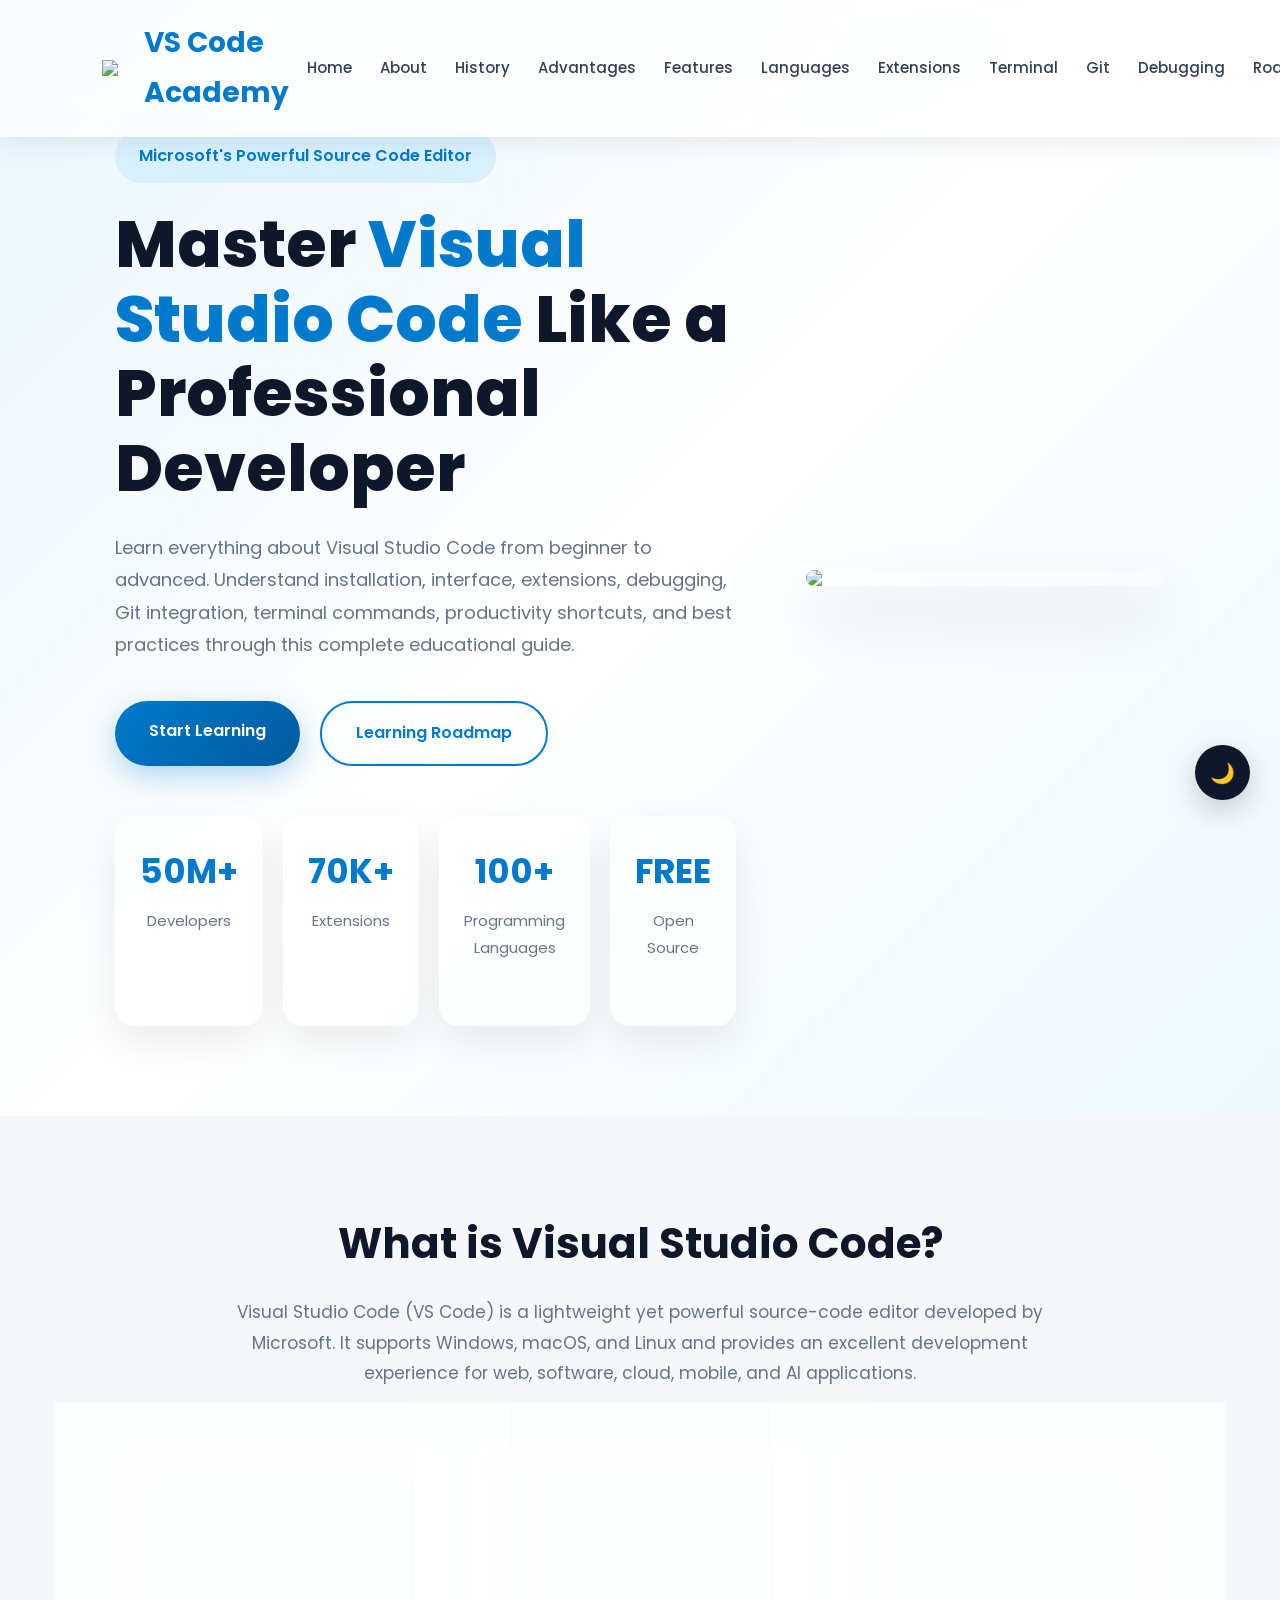
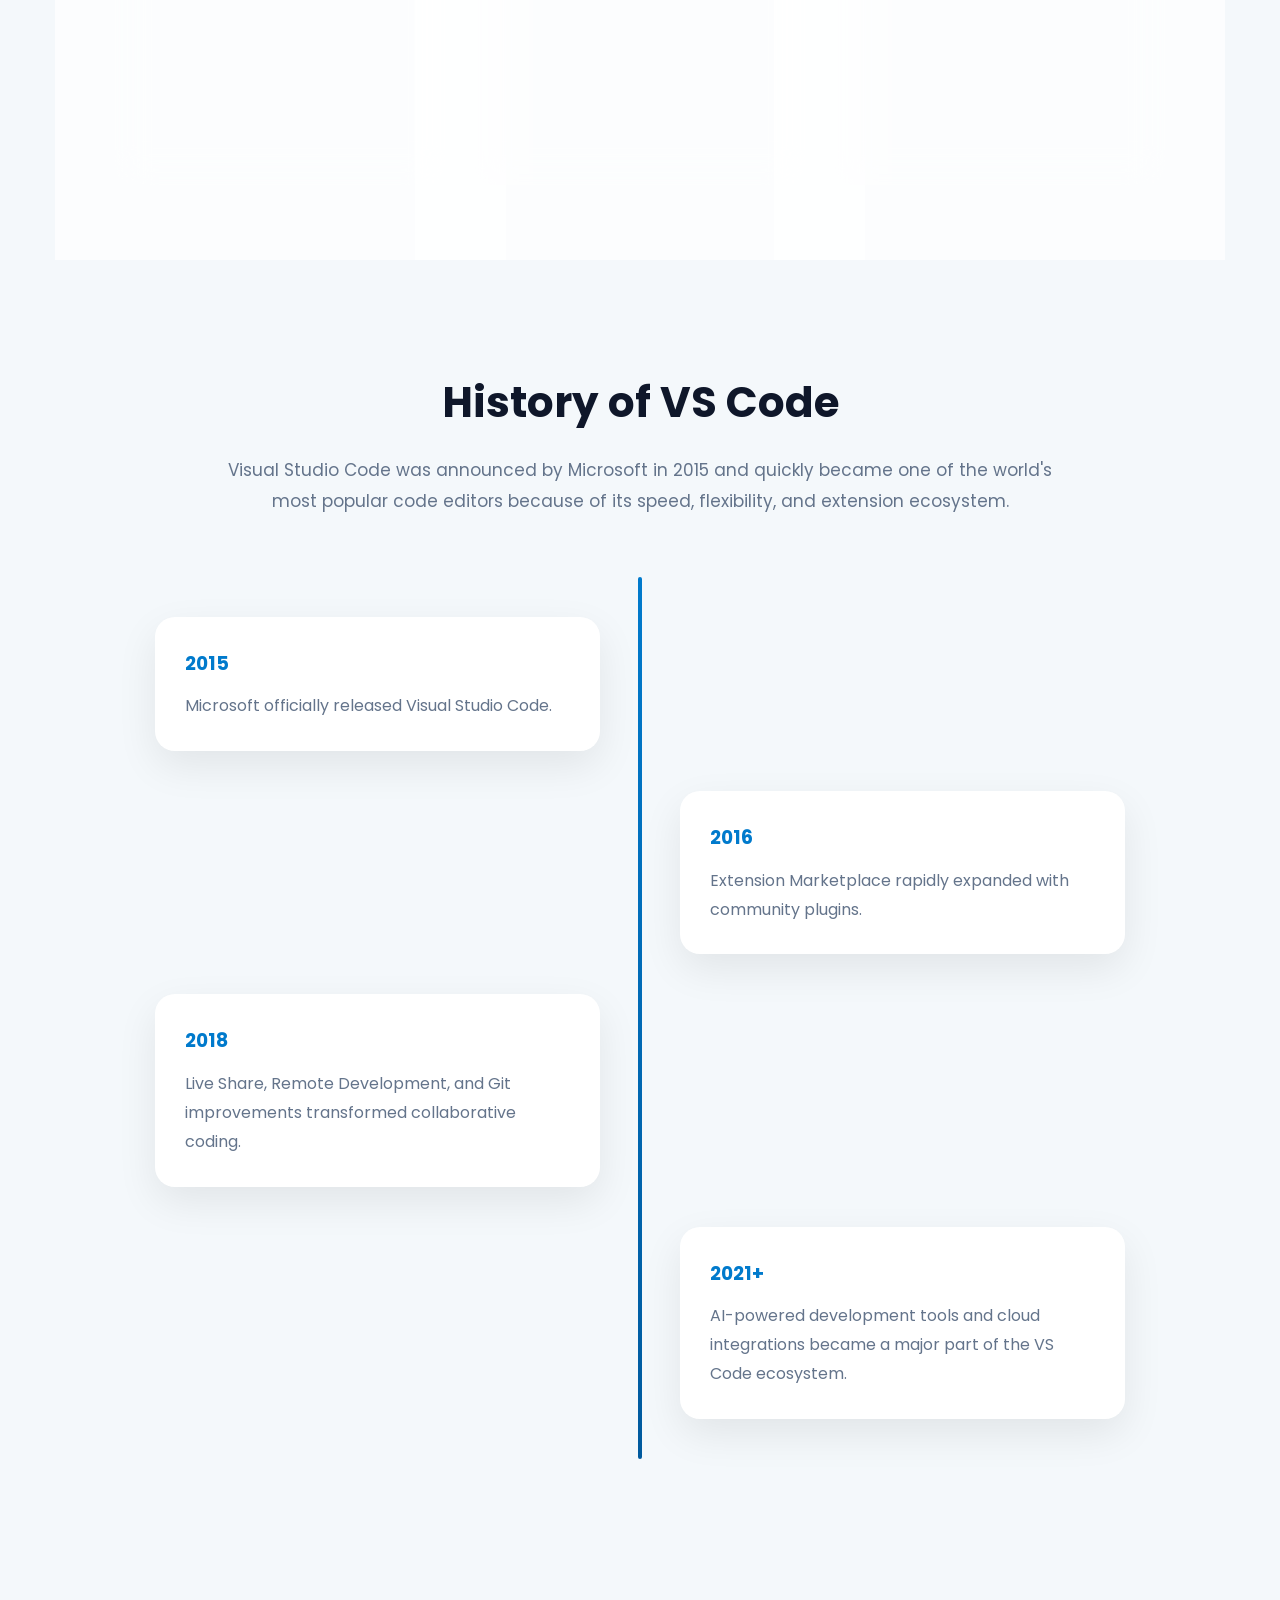
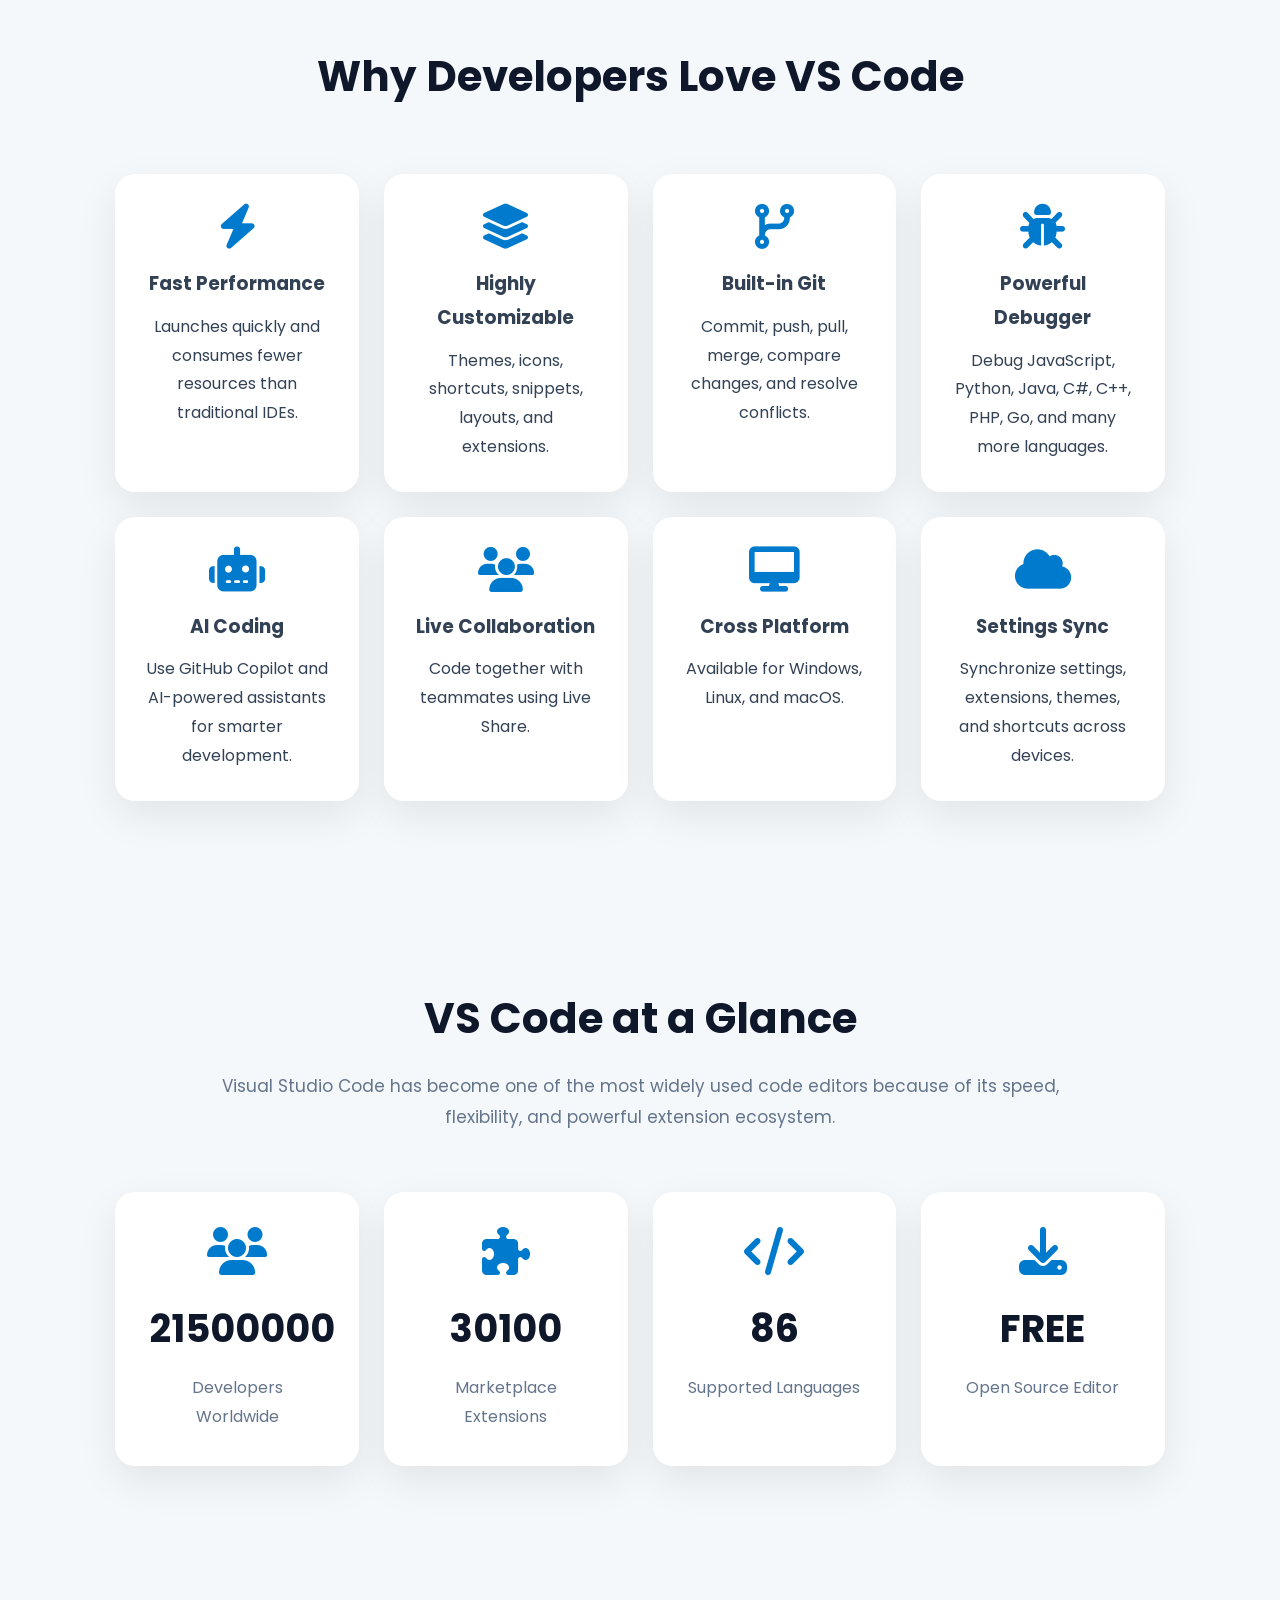
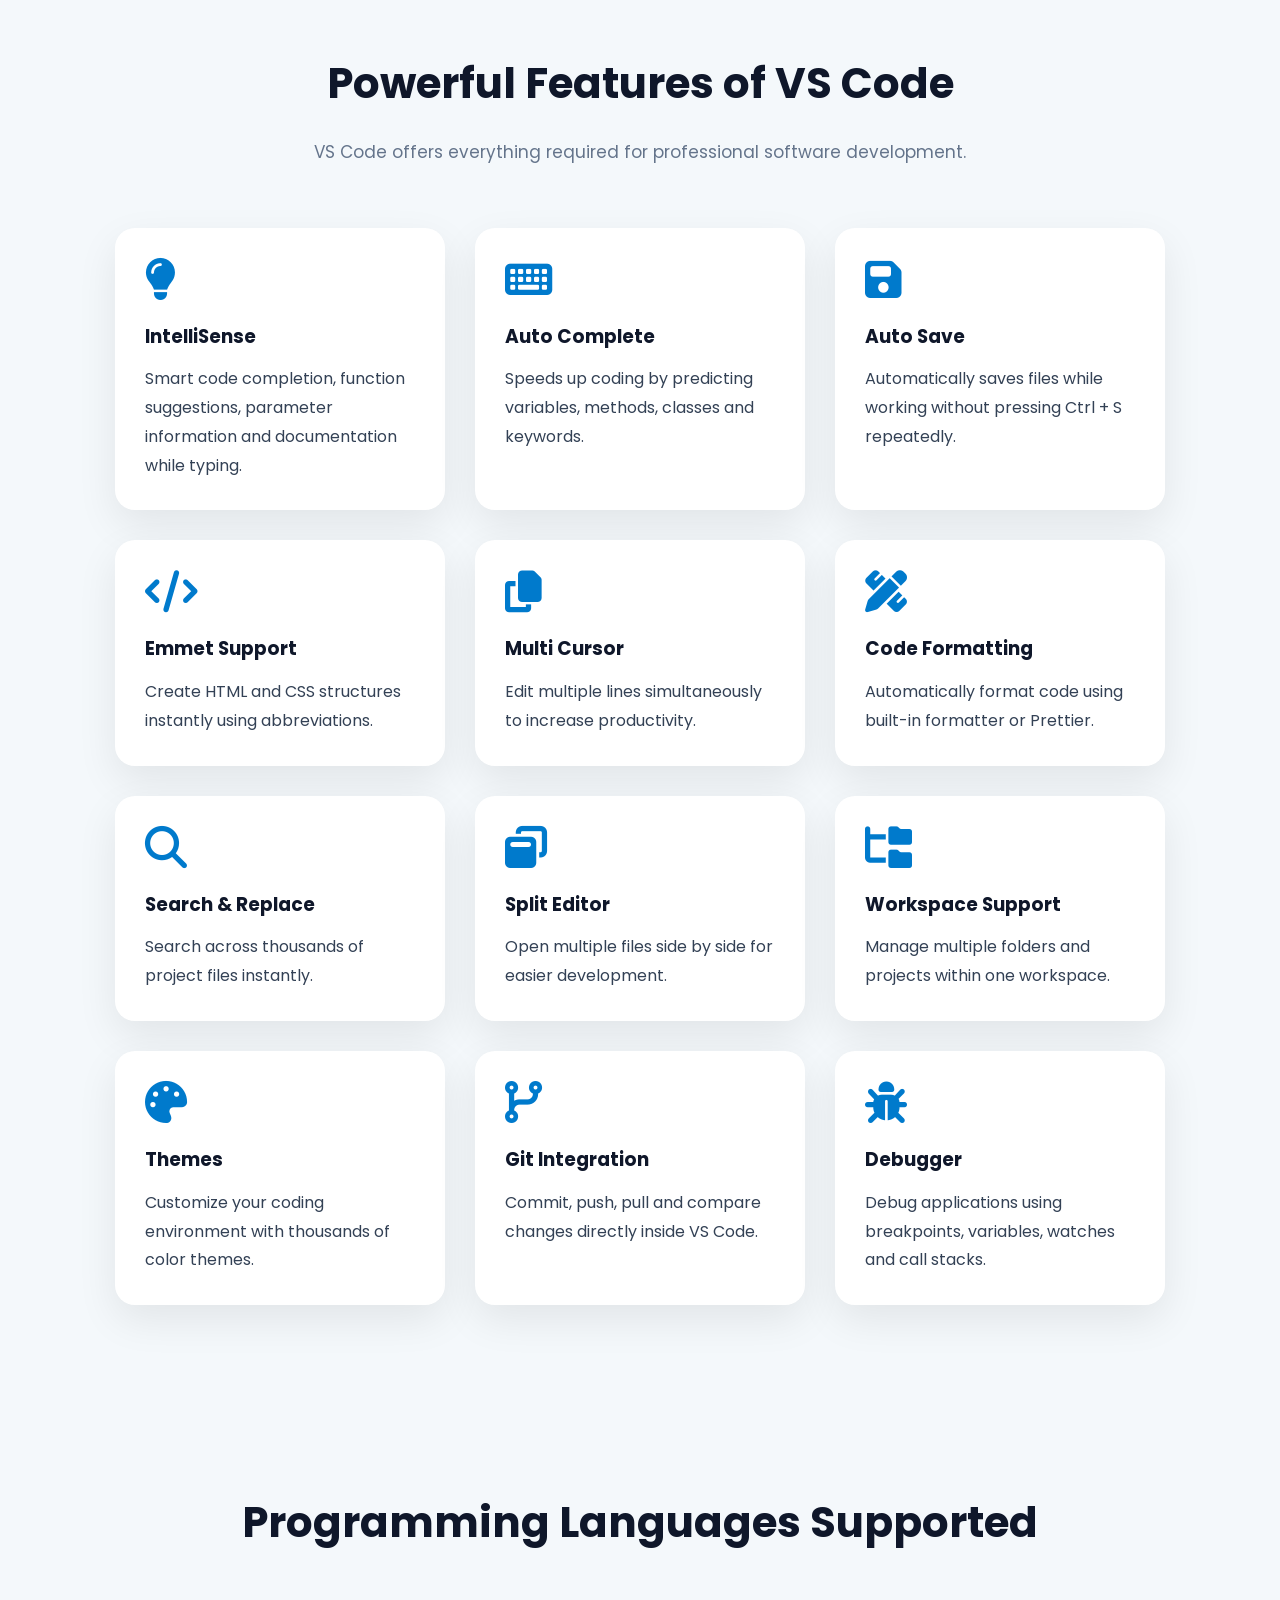
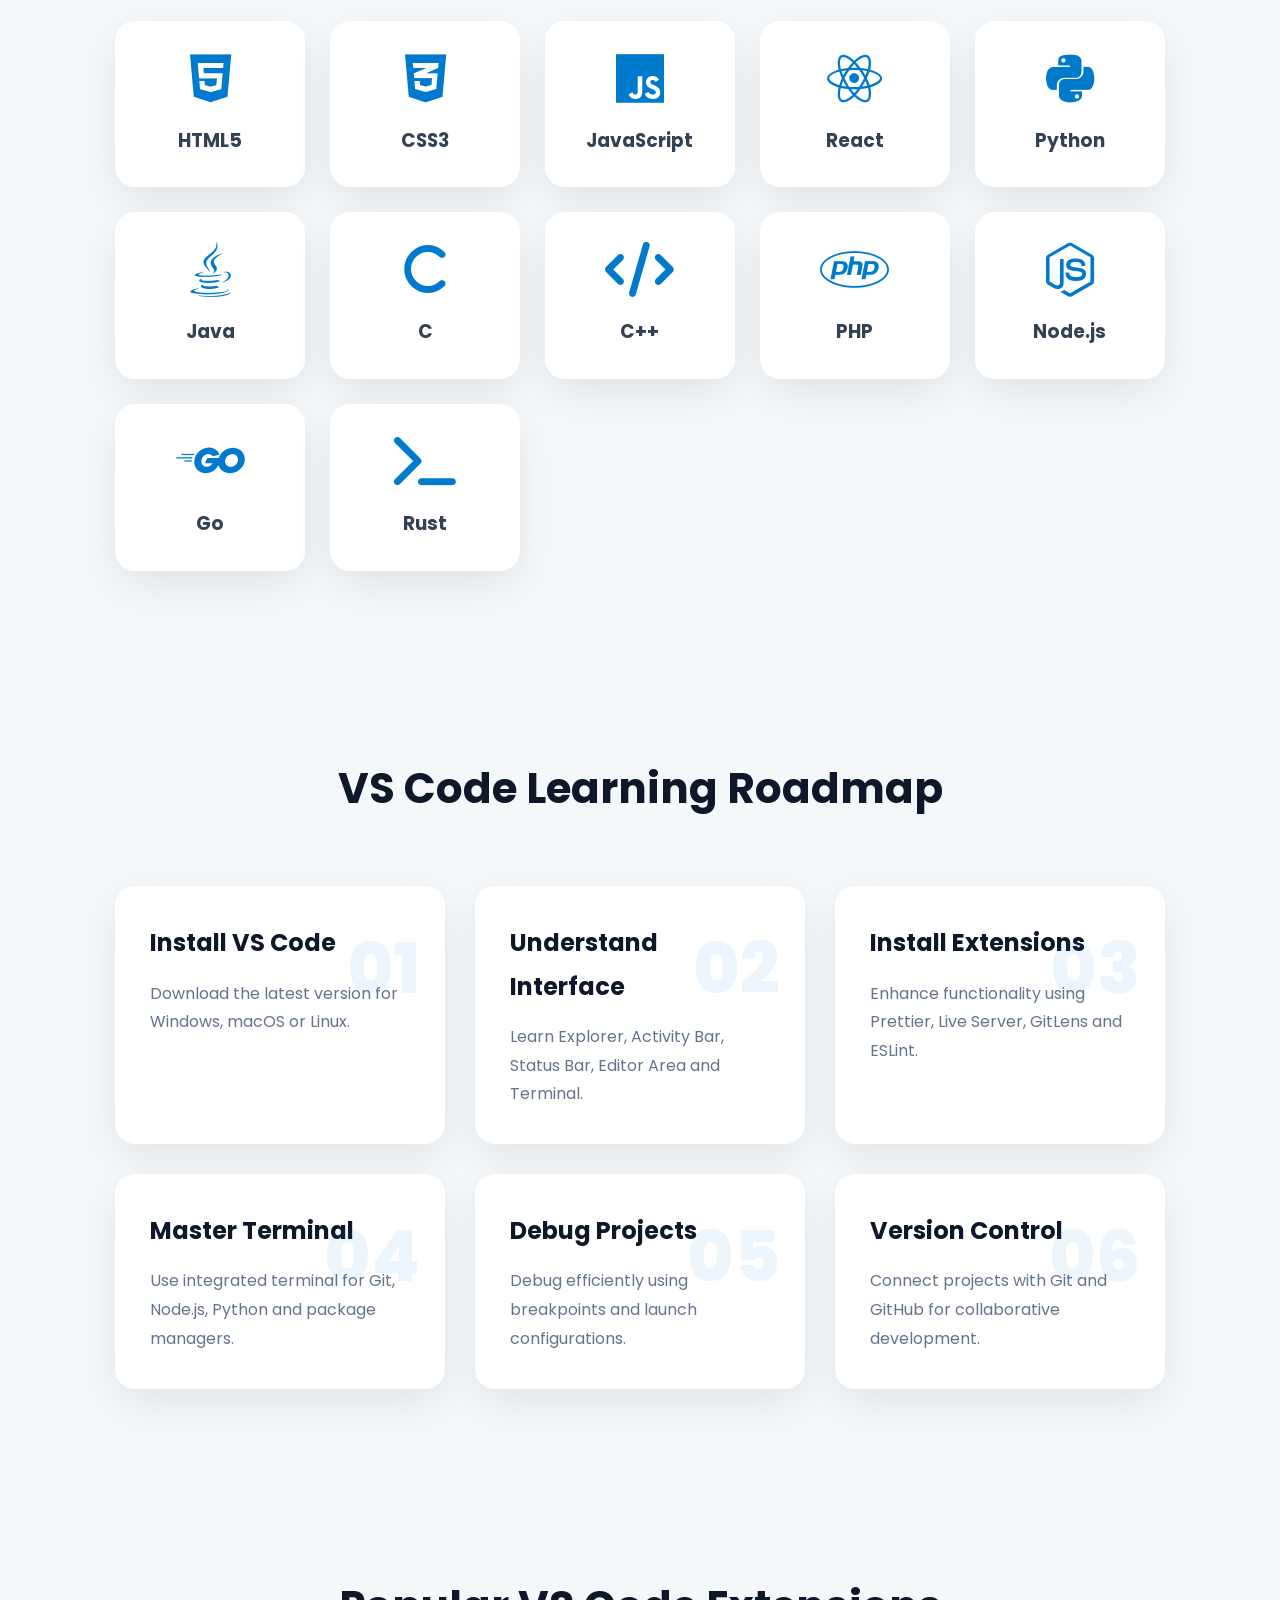
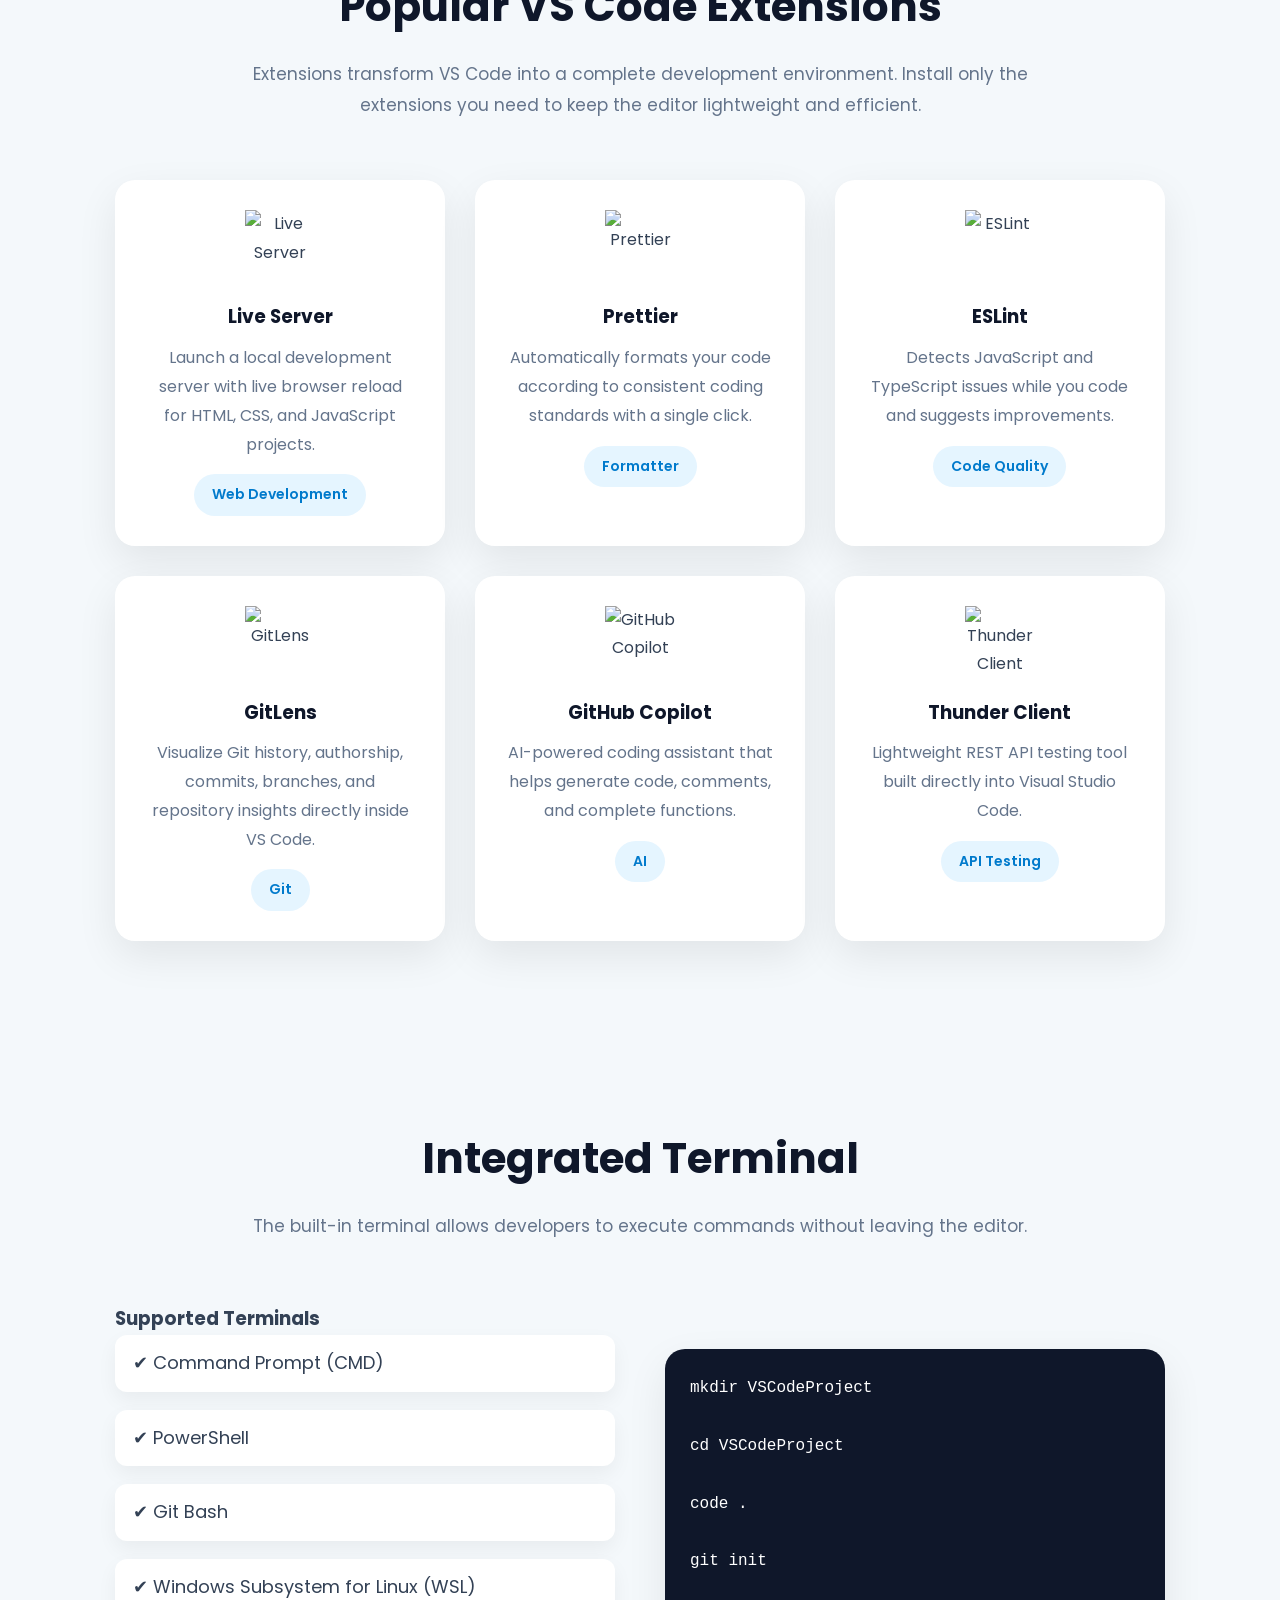
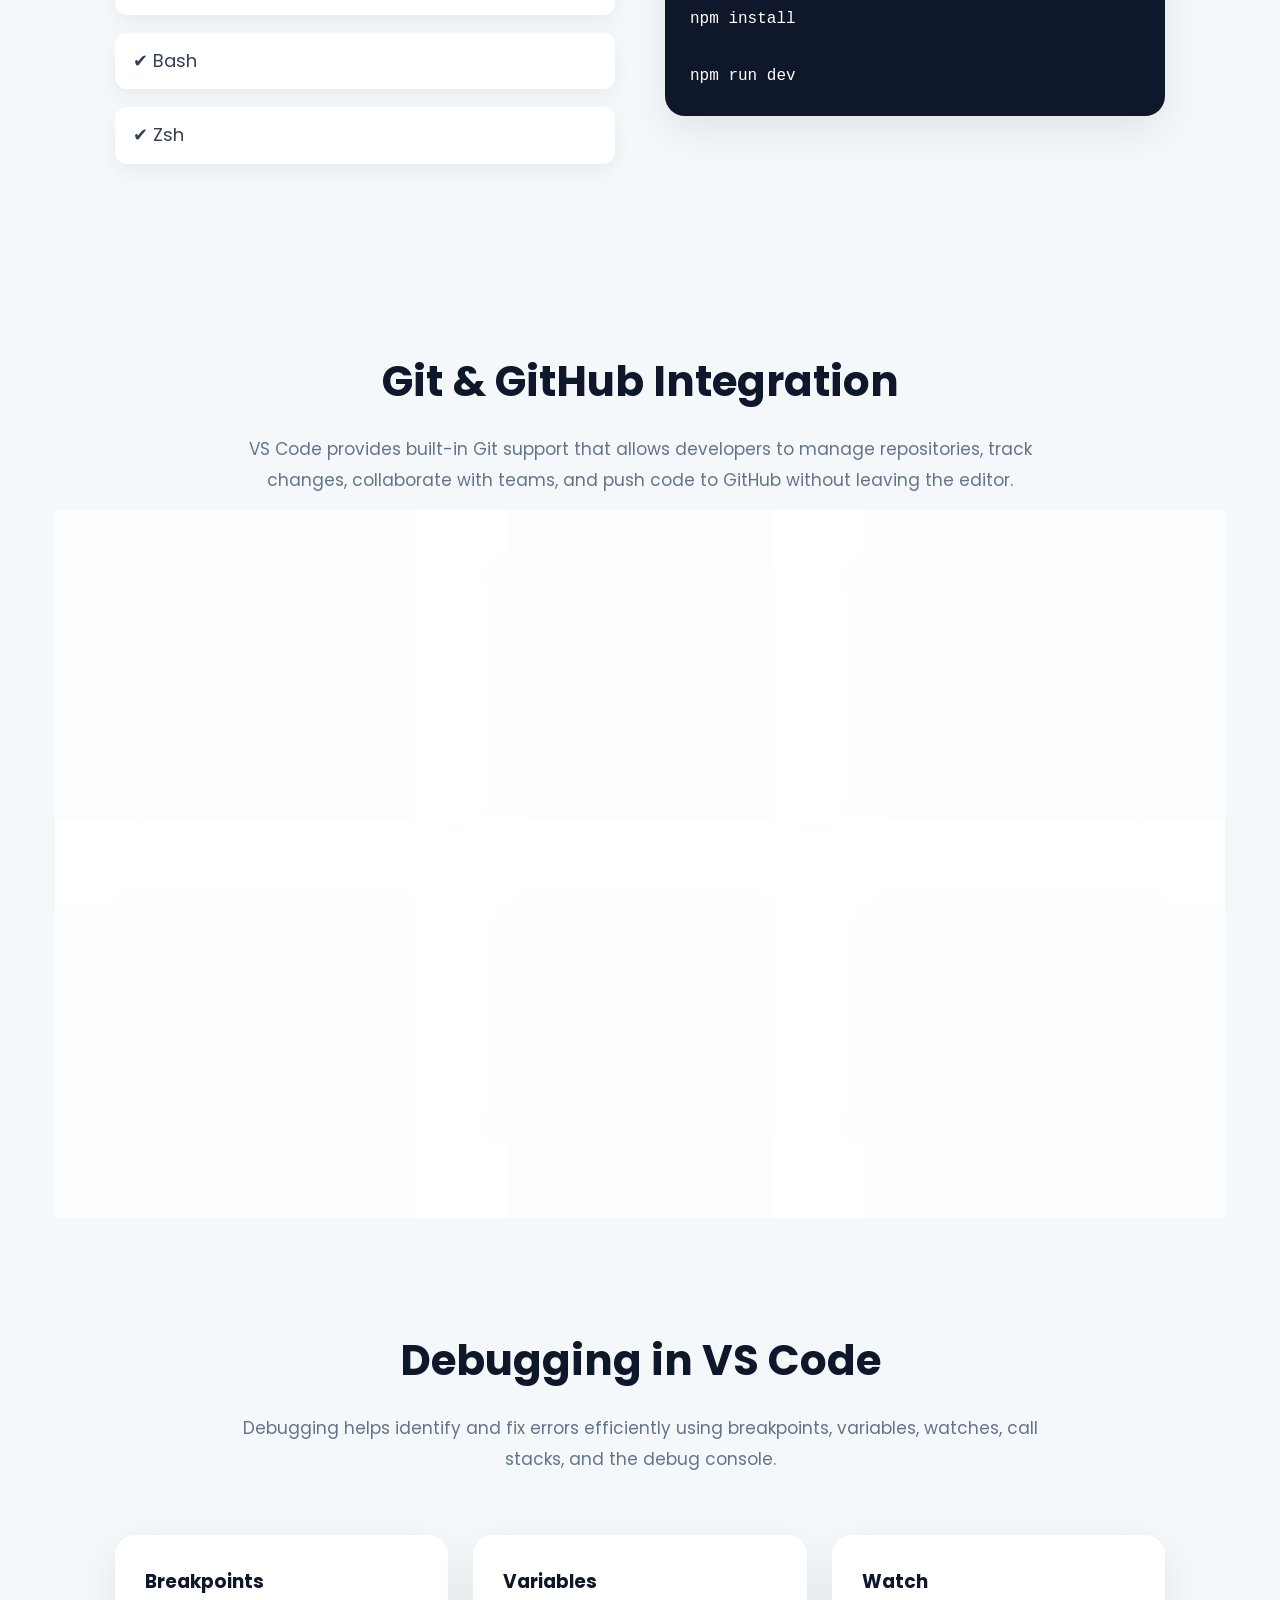
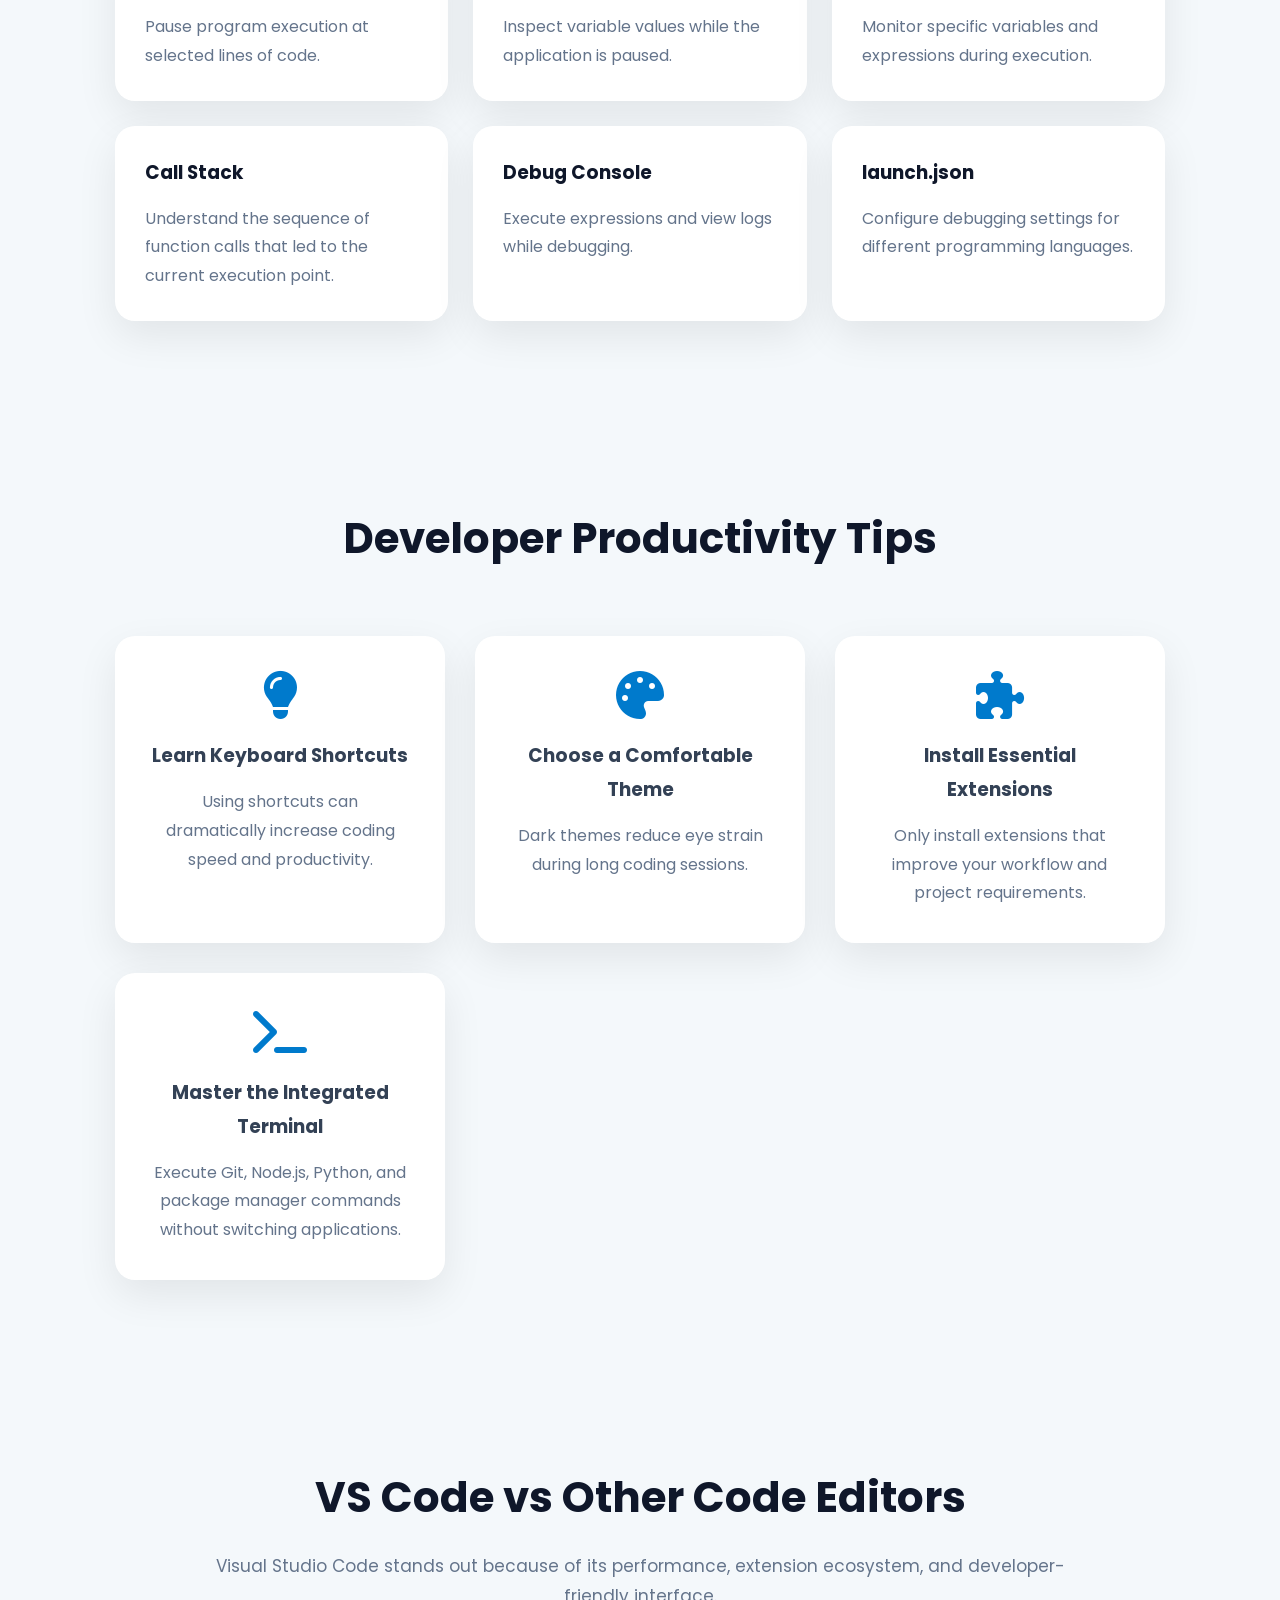
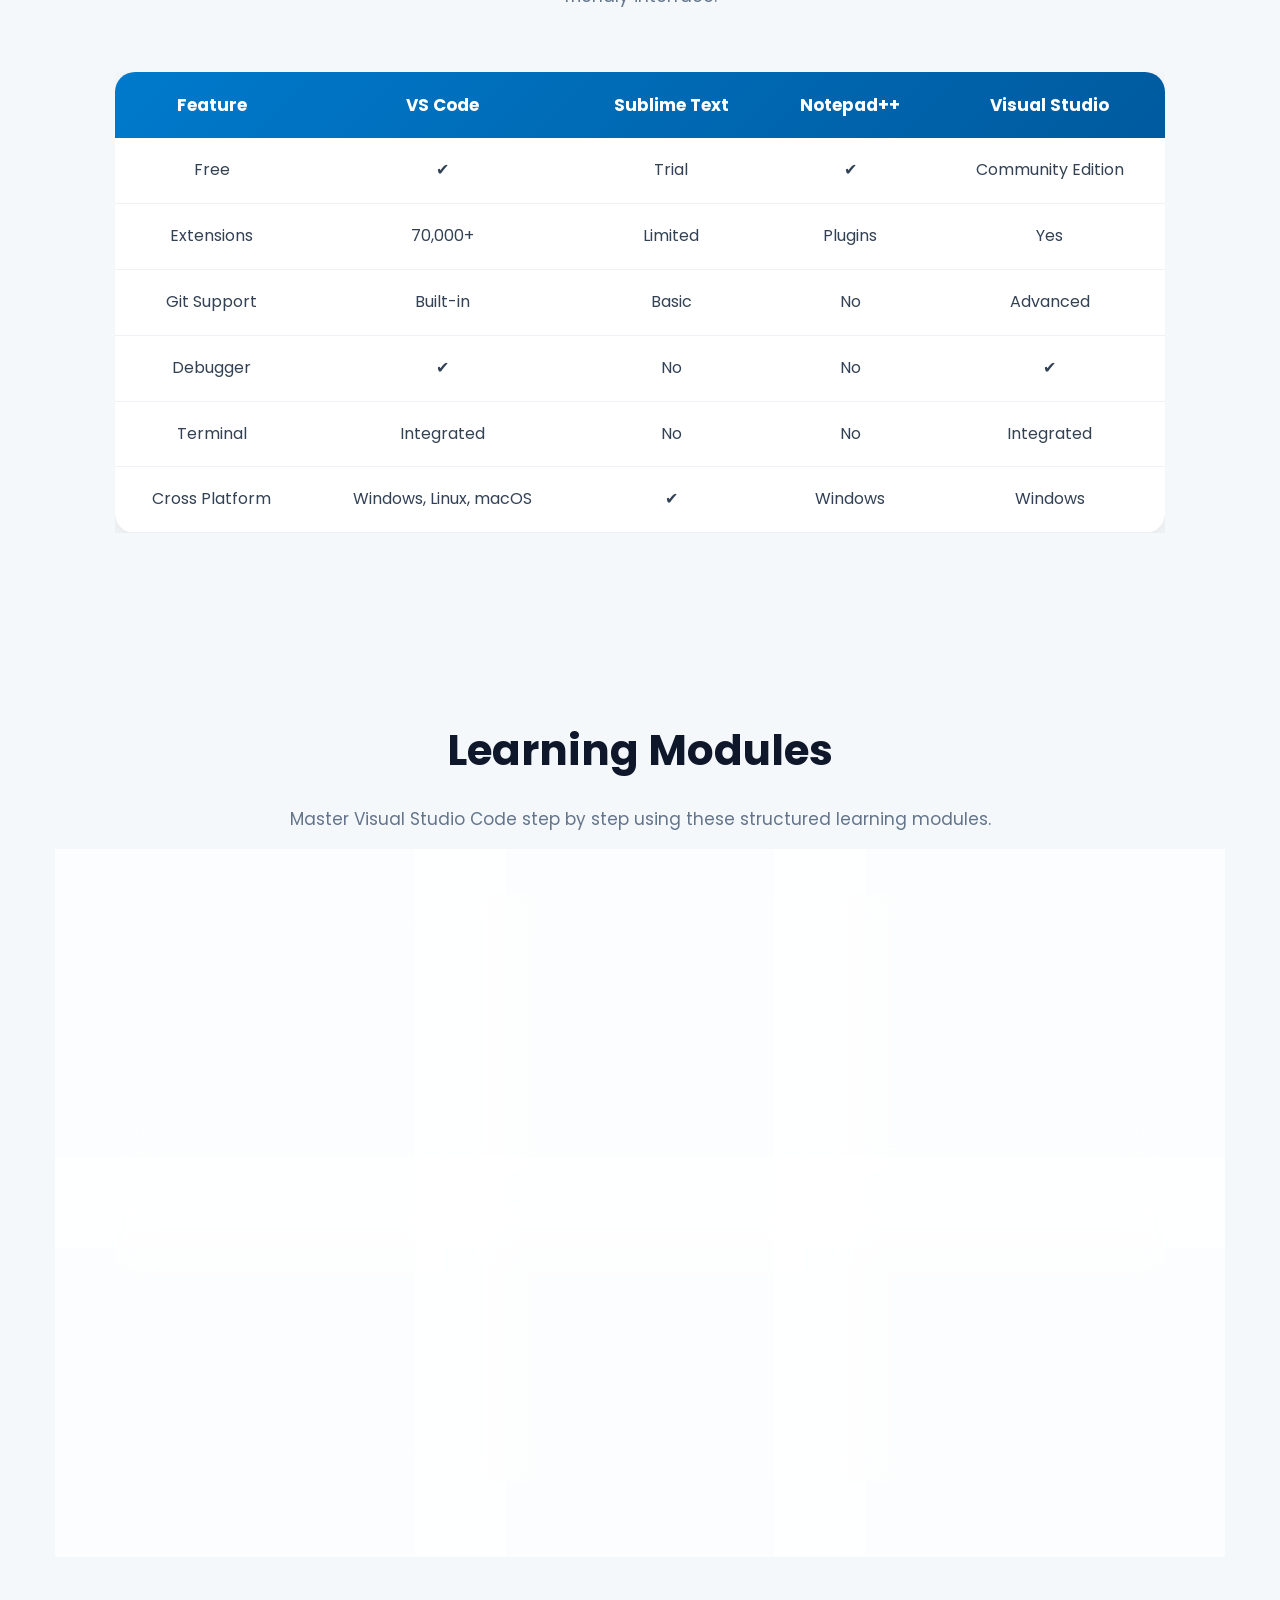
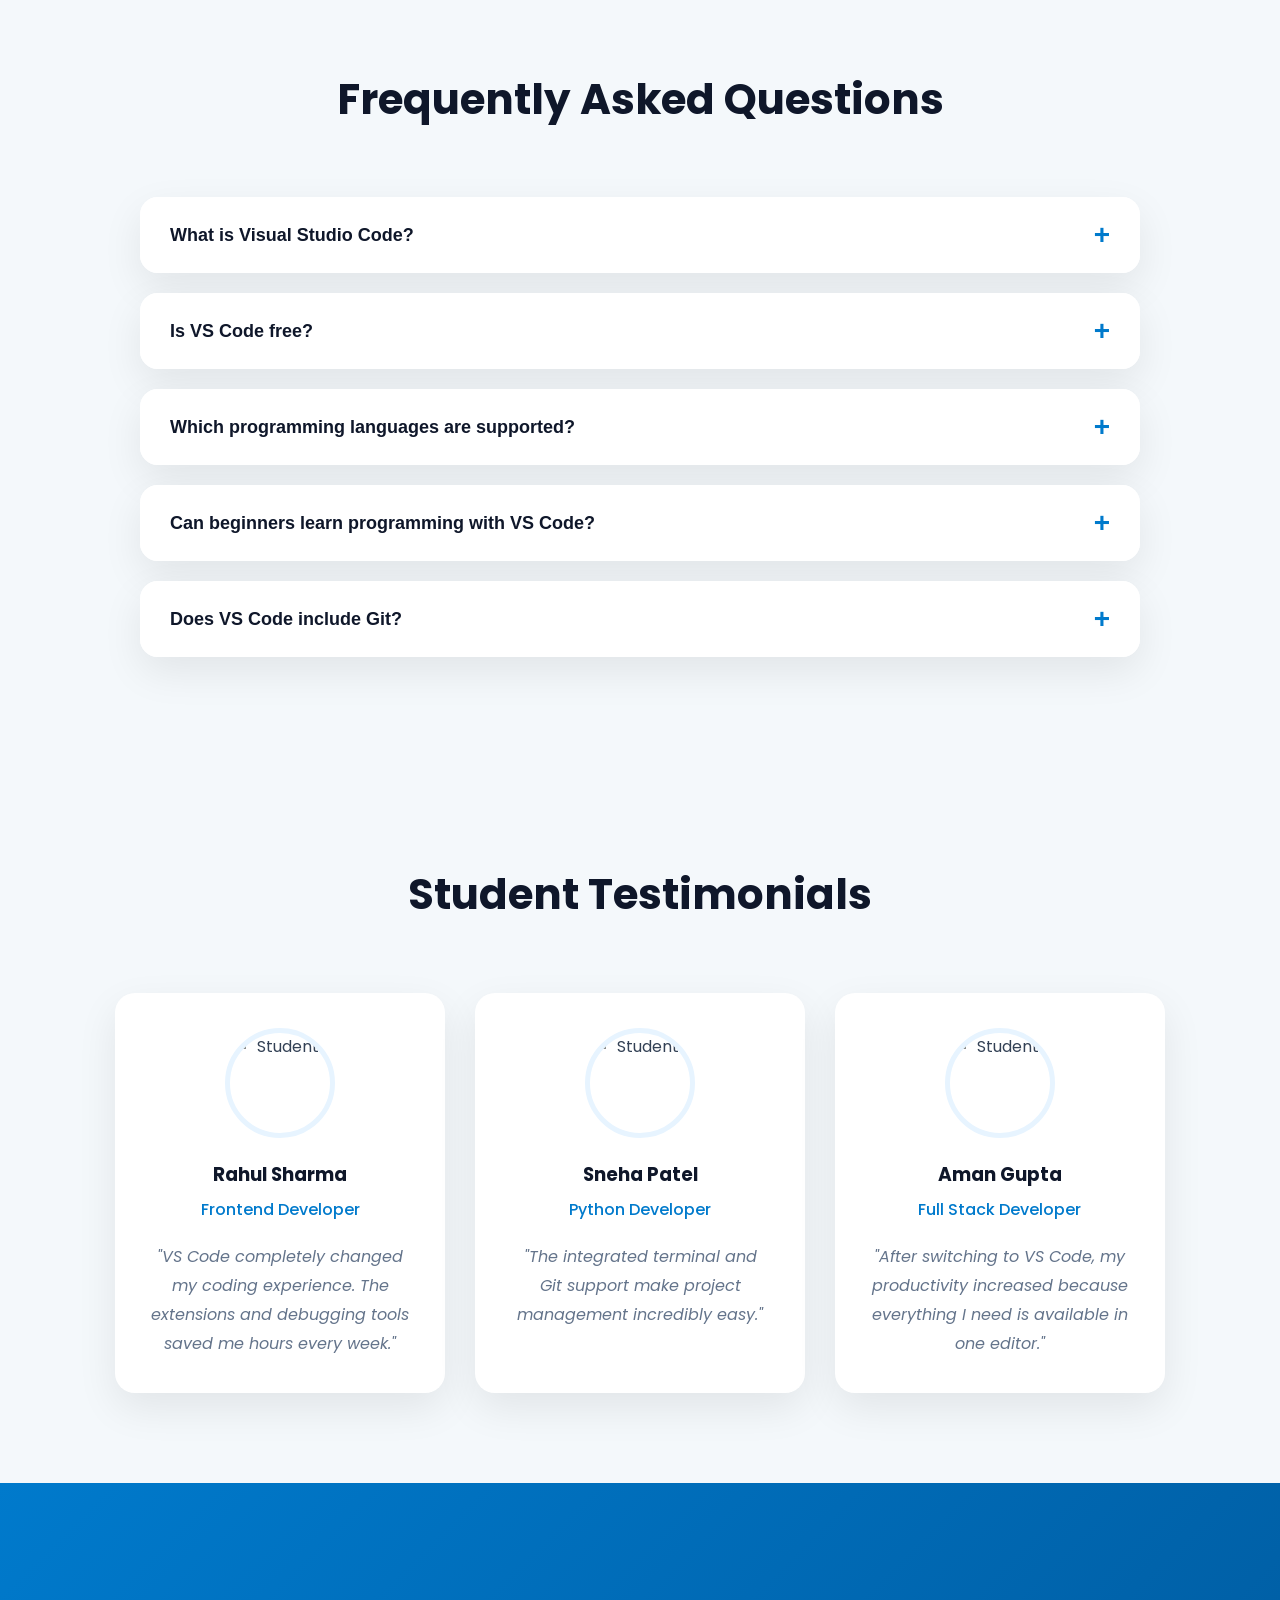
==== index.html @ fea2453b "Add files via upload" ====
<!DOCTYPE html>
<html lang="en">

<head>
    <meta charset="UTF-8">
    <meta name="viewport" content="width=device-width, initial-scale=1.0">

    <title>Visual Studio Code | Complete Educational Guide</title>

    <meta name="description" content="Complete Educational Website for Learning Visual Studio Code">

    <link rel="preconnect" href="https://fonts.googleapis.com">
    <link rel="preconnect" href="https://fonts.gstatic.com" crossorigin>

    <link href="https://fonts.googleapis.com/css2?family=Poppins:wght@300;400;500;600;700;800&display=swap"
        rel="stylesheet">

    <link rel="stylesheet" href="https://cdnjs.cloudflare.com/ajax/libs/font-awesome/6.6.0/css/all.min.css">

    <link rel="stylesheet" href="style.css">

    <link rel="icon" href="https://code.visualstudio.com/assets/images/code-stable.png">

</head>

<body>

    <div class="scroll-progress"></div>

    <button id="topBtn">
        <i class="fa-solid fa-arrow-up"></i>
    </button>

    <header class="header">

        <nav class="navbar">

            <div class="logo">

                <img src="https://code.visualstudio.com/assets/images/code-stable.png">

                <h2>VS Code Academy</h2>

            </div>

            <ul class="nav-links">

                <li><a href="#home">Home</a></li>

                <li><a href="#about">About</a></li>

                <li><a href="#history">History</a></li>

                <li><a href="#advantages">Advantages</a></li>

                <li><a href="#features">Features</a></li>

                <li><a href="#languages">Languages</a></li>

                <li><a href="#extensions">Extensions</a></li>

                <li><a href="#terminal">Terminal</a></li>

                <li><a href="#git">Git</a></li>

                <li><a href="#debugging">Debugging</a></li>

                <li><a href="#roadmap">Roadmap</a></li>

                <li><a href="#faq">FAQ</a></li>

                <li><a href="#contact">Contact</a></li>

            </ul>

            <div class="menu-btn">

                <i class="fa-solid fa-bars"></i>

            </div>

        </nav>

    </header>

    <section class="hero" id="home">

        <div class="hero-left">

            <span class="badge">

                Microsoft's Powerful Source Code Editor

            </span>

            <h1>

                Master

                <span>Visual Studio Code</span>

                Like a Professional Developer

            </h1>

            <p>

                Learn everything about Visual Studio Code from beginner to advanced.
                Understand installation, interface, extensions, debugging, Git integration,
                terminal commands, productivity shortcuts, and best practices through this
                complete educational guide.

            </p>

            <div class="hero-buttons">

                <a href="#about" class="btn-primary">

                    Start Learning

                </a>

                <a href="#roadmap" class="btn-secondary">

                    Learning Roadmap

                </a>

            </div>

            <div class="hero-stats">

                <div class="stat-card">

                    <h2>50M+</h2>

                    <p>Developers</p>

                </div>

                <div class="stat-card">

                    <h2>70K+</h2>

                    <p>Extensions</p>

                </div>

                <div class="stat-card">

                    <h2>100+</h2>

                    <p>Programming Languages</p>

                </div>

                <div class="stat-card">

                    <h2>FREE</h2>

                    <p>Open Source</p>

                </div>

            </div>

        </div>

        <div class="hero-right">

            <img src="https://code.visualstudio.com/assets/home/home-screenshot-mac-2x-v2.png">

        </div>

    </section>

    <section class="about section" id="about">

        <div class="section-title">

            <h2>What is Visual Studio Code?</h2>

            <p>

                Visual Studio Code (VS Code) is a lightweight yet powerful source-code editor
                developed by Microsoft. It supports Windows, macOS, and Linux and provides an
                excellent development experience for web, software, cloud, mobile, and AI
                applications.

            </p>

        </div>

        <div class="grid-3">

            <div class="glass-card">

                <i class="fa-solid fa-code"></i>

                <h3>Code Editor</h3>

                <p>

                    Write clean, readable, and maintainable code using IntelliSense,
                    syntax highlighting, auto-completion, snippets, and formatting.

                </p>

            </div>

            <div class="glass-card">

                <i class="fa-solid fa-puzzle-piece"></i>

                <h3>Extensions</h3>

                <p>

                    Install thousands of extensions to support Python, Java, C++, PHP,
                    Docker, Kubernetes, AI coding assistants, and more.

                </p>

            </div>

            <div class="glass-card">

                <i class="fa-solid fa-terminal"></i>

                <h3>Integrated Terminal</h3>

                <p>

                    Execute commands without leaving your editor using PowerShell,
                    CMD, Bash, Zsh, Git Bash, or WSL terminals.

                </p>

            </div>

        </div>

    </section>

    <section class="history section" id="history">

        <div class="section-title">

            <h2>History of VS Code</h2>

            <p>

                Visual Studio Code was announced by Microsoft in 2015 and quickly became one
                of the world's most popular code editors because of its speed, flexibility,
                and extension ecosystem.

            </p>

        </div>

        <div class="timeline">

            <div class="timeline-item">

                <div class="timeline-content">

                    <h3>2015</h3>

                    <p>

                        Microsoft officially released Visual Studio Code.

                    </p>

                </div>

            </div>

            <div class="timeline-item">

                <div class="timeline-content">

                    <h3>2016</h3>

                    <p>

                        Extension Marketplace rapidly expanded with community plugins.

                    </p>

                </div>

            </div>

            <div class="timeline-item">

                <div class="timeline-content">

                    <h3>2018</h3>

                    <p>

                        Live Share, Remote Development, and Git improvements transformed collaborative
                        coding.

                    </p>

                </div>

            </div>

            <div class="timeline-item">

                <div class="timeline-content">

                    <h3>2021+</h3>

                    <p>

                        AI-powered development tools and cloud integrations became a major part of the
                        VS Code ecosystem.

                    </p>

                </div>

            </div>

        </div>

    </section>

    <section class="advantages section" id="advantages">

        <div class="section-title">

            <h2>Why Developers Love VS Code</h2>

        </div>

        <div class="grid-4">

            <div class="feature-box">

                <i class="fa-solid fa-bolt"></i>

                <h3>Fast Performance</h3>

                <p>

                    Launches quickly and consumes fewer resources than traditional IDEs.

                </p>

            </div>

            <div class="feature-box">

                <i class="fa-solid fa-layer-group"></i>

                <h3>Highly Customizable</h3>

                <p>

                    Themes, icons, shortcuts, snippets, layouts, and extensions.

                </p>

            </div>

            <div class="feature-box">

                <i class="fa-solid fa-code-branch"></i>

                <h3>Built-in Git</h3>

                <p>

                    Commit, push, pull, merge, compare changes, and resolve conflicts.

                </p>

            </div>

            <div class="feature-box">

                <i class="fa-solid fa-bug"></i>

                <h3>Powerful Debugger</h3>

                <p>

                    Debug JavaScript, Python, Java, C#, C++, PHP, Go, and many more languages.

                </p>

            </div>

            <div class="feature-box">

                <i class="fa-solid fa-robot"></i>

                <h3>AI Coding</h3>

                <p>

                    Use GitHub Copilot and AI-powered assistants for smarter development.

                </p>

            </div>

            <div class="feature-box">

                <i class="fa-solid fa-users"></i>

                <h3>Live Collaboration</h3>

                <p>

                    Code together with teammates using Live Share.

                </p>

            </div>

            <div class="feature-box">

                <i class="fa-solid fa-desktop"></i>

                <h3>Cross Platform</h3>

                <p>

                    Available for Windows, Linux, and macOS.

                </p>

            </div>

            <div class="feature-box">

                <i class="fa-solid fa-cloud"></i>

                <h3>Settings Sync</h3>

                <p>

                    Synchronize settings, extensions, themes, and shortcuts across devices.

                </p>

            </div>

        </div>

    </section>

    <section class="statistics section" id="statistics">

        <div class="section-title">
            <h2>VS Code at a Glance</h2>
            <p>Visual Studio Code has become one of the most widely used code editors because of its speed, flexibility,
                and powerful extension ecosystem.</p>
        </div>

        <div class="stats-grid">

            <div class="stats-card">
                <i class="fa-solid fa-users"></i>
                <h3 class="counter" data-target="50000000">0</h3>
                <p>Developers Worldwide</p>
            </div>

            <div class="stats-card">
                <i class="fa-solid fa-puzzle-piece"></i>
                <h3 class="counter" data-target="70000">0</h3>
                <p>Marketplace Extensions</p>
            </div>

            <div class="stats-card">
                <i class="fa-solid fa-code"></i>
                <h3 class="counter" data-target="100">0</h3>
                <p>Supported Languages</p>
            </div>

            <div class="stats-card">
                <i class="fa-solid fa-download"></i>
                <h3>FREE</h3>
                <p>Open Source Editor</p>
            </div>

        </div>

    </section>

    <section class="features section" id="features">

        <div class="section-title">
            <h2>Powerful Features of VS Code</h2>
            <p>VS Code offers everything required for professional software development.</p>
        </div>

        <div class="card-grid">

            <div class="feature-card">
                <i class="fa-solid fa-lightbulb"></i>
                <h3>IntelliSense</h3>
                <p>Smart code completion, function suggestions, parameter information and documentation while typing.
                </p>
            </div>

            <div class="feature-card">
                <i class="fa-solid fa-keyboard"></i>
                <h3>Auto Complete</h3>
                <p>Speeds up coding by predicting variables, methods, classes and keywords.</p>
            </div>

            <div class="feature-card">
                <i class="fa-solid fa-floppy-disk"></i>
                <h3>Auto Save</h3>
                <p>Automatically saves files while working without pressing Ctrl + S repeatedly.</p>
            </div>

            <div class="feature-card">
                <i class="fa-solid fa-code"></i>
                <h3>Emmet Support</h3>
                <p>Create HTML and CSS structures instantly using abbreviations.</p>
            </div>

            <div class="feature-card">
                <i class="fa-solid fa-copy"></i>
                <h3>Multi Cursor</h3>
                <p>Edit multiple lines simultaneously to increase productivity.</p>
            </div>

            <div class="feature-card">
                <i class="fa-solid fa-pen-ruler"></i>
                <h3>Code Formatting</h3>
                <p>Automatically format code using built-in formatter or Prettier.</p>
            </div>

            <div class="feature-card">
                <i class="fa-solid fa-magnifying-glass"></i>
                <h3>Search & Replace</h3>
                <p>Search across thousands of project files instantly.</p>
            </div>

            <div class="feature-card">
                <i class="fa-solid fa-window-restore"></i>
                <h3>Split Editor</h3>
                <p>Open multiple files side by side for easier development.</p>
            </div>

            <div class="feature-card">
                <i class="fa-solid fa-folder-tree"></i>
                <h3>Workspace Support</h3>
                <p>Manage multiple folders and projects within one workspace.</p>
            </div>

            <div class="feature-card">
                <i class="fa-solid fa-palette"></i>
                <h3>Themes</h3>
                <p>Customize your coding environment with thousands of color themes.</p>
            </div>

            <div class="feature-card">
                <i class="fa-solid fa-code-branch"></i>
                <h3>Git Integration</h3>
                <p>Commit, push, pull and compare changes directly inside VS Code.</p>
            </div>

            <div class="feature-card">
                <i class="fa-solid fa-bug"></i>
                <h3>Debugger</h3>
                <p>Debug applications using breakpoints, variables, watches and call stacks.</p>
            </div>

        </div>

    </section>

    <section class="languages section" id="languages">

        <div class="section-title">
            <h2>Programming Languages Supported</h2>
        </div>

        <div class="language-grid">

            <div class="language-card">
                <i class="fa-brands fa-html5"></i>
                <h3>HTML5</h3>
            </div>

            <div class="language-card">
                <i class="fa-brands fa-css3-alt"></i>
                <h3>CSS3</h3>
            </div>

            <div class="language-card">
                <i class="fa-brands fa-js"></i>
                <h3>JavaScript</h3>
            </div>

            <div class="language-card">
                <i class="fa-brands fa-react"></i>
                <h3>React</h3>
            </div>

            <div class="language-card">
                <i class="fa-brands fa-python"></i>
                <h3>Python</h3>
            </div>

            <div class="language-card">
                <i class="fa-brands fa-java"></i>
                <h3>Java</h3>
            </div>

            <div class="language-card">
                <i class="fa-solid fa-c"></i>
                <h3>C</h3>
            </div>

            <div class="language-card">
                <i class="fa-solid fa-code"></i>
                <h3>C++</h3>
            </div>

            <div class="language-card">
                <i class="fa-brands fa-php"></i>
                <h3>PHP</h3>
            </div>

            <div class="language-card">
                <i class="fa-brands fa-node-js"></i>
                <h3>Node.js</h3>
            </div>

            <div class="language-card">
                <i class="fa-brands fa-golang"></i>
                <h3>Go</h3>
            </div>

            <div class="language-card">
                <i class="fa-solid fa-terminal"></i>
                <h3>Rust</h3>
            </div>

        </div>

    </section>

    <section class="roadmap section" id="roadmap">

        <div class="section-title">
            <h2>VS Code Learning Roadmap</h2>
        </div>

        <div class="roadmap-container">

            <div class="roadmap-step">
                <span>01</span>
                <h3>Install VS Code</h3>
                <p>Download the latest version for Windows, macOS or Linux.</p>
            </div>

            <div class="roadmap-step">
                <span>02</span>
                <h3>Understand Interface</h3>
                <p>Learn Explorer, Activity Bar, Status Bar, Editor Area and Terminal.</p>
            </div>

            <div class="roadmap-step">
                <span>03</span>
                <h3>Install Extensions</h3>
                <p>Enhance functionality using Prettier, Live Server, GitLens and ESLint.</p>
            </div>

            <div class="roadmap-step">
                <span>04</span>
                <h3>Master Terminal</h3>
                <p>Use integrated terminal for Git, Node.js, Python and package managers.</p>
            </div>

            <div class="roadmap-step">
                <span>05</span>
                <h3>Debug Projects</h3>
                <p>Debug efficiently using breakpoints and launch configurations.</p>
            </div>

            <div class="roadmap-step">
                <span>06</span>
                <h3>Version Control</h3>
                <p>Connect projects with Git and GitHub for collaborative development.</p>
            </div>

        </div>

    </section>

    <section class="extensions-preview section" id="extensions">

        <div class="section-title">
            <h2>Popular VS Code Extensions</h2>
            <p>Extensions transform VS Code into a complete development environment. Install only the extensions you
                need to keep the editor lightweight and efficient.</p>
        </div>

        <div class="card-grid">

            <div class="extension-card">
                <img src="https://code.visualstudio.com/assets/images/code-stable.png" alt="Live Server">
                <h3>Live Server</h3>
                <p>Launch a local development server with live browser reload for HTML, CSS, and JavaScript projects.
                </p>
                <span class="tag">Web Development</span>
            </div>

            <div class="extension-card">
                <img src="https://code.visualstudio.com/assets/images/code-stable.png" alt="Prettier">
                <h3>Prettier</h3>
                <p>Automatically formats your code according to consistent coding standards with a single click.</p>
                <span class="tag">Formatter</span>
            </div>

            <div class="extension-card">
                <img src="https://code.visualstudio.com/assets/images/code-stable.png" alt="ESLint">
                <h3>ESLint</h3>
                <p>Detects JavaScript and TypeScript issues while you code and suggests improvements.</p>
                <span class="tag">Code Quality</span>
            </div>

            <div class="extension-card">
                <img src="https://code.visualstudio.com/assets/images/code-stable.png" alt="GitLens">
                <h3>GitLens</h3>
                <p>Visualize Git history, authorship, commits, branches, and repository insights directly inside VS
                    Code.</p>
                <span class="tag">Git</span>
            </div>

            <div class="extension-card">
                <img src="https://code.visualstudio.com/assets/images/code-stable.png" alt="GitHub Copilot">
                <h3>GitHub Copilot</h3>
                <p>AI-powered coding assistant that helps generate code, comments, and complete functions.</p>
                <span class="tag">AI</span>
            </div>

            <div class="extension-card">
                <img src="https://code.visualstudio.com/assets/images/code-stable.png" alt="Thunder Client">
                <h3>Thunder Client</h3>
                <p>Lightweight REST API testing tool built directly into Visual Studio Code.</p>
                <span class="tag">API Testing</span>
            </div>

        </div>

    </section>

    <section class="terminal-section section" id="terminal">

        <div class="section-title">
            <h2>Integrated Terminal</h2>
            <p>The built-in terminal allows developers to execute commands without leaving the editor.</p>
        </div>

        <div class="two-column">

            <div>

                <h3>Supported Terminals</h3>

                <ul class="feature-list">
                    <li>✔ Command Prompt (CMD)</li>
                    <li>✔ PowerShell</li>
                    <li>✔ Git Bash</li>
                    <li>✔ Windows Subsystem for Linux (WSL)</li>
                    <li>✔ Bash</li>
                    <li>✔ Zsh</li>
                </ul>

            </div>

            <div>

                <pre><code>mkdir VSCodeProject

cd VSCodeProject

code .

git init

npm install

npm run dev
</code></pre>

            </div>

        </div>

    </section>

    <section class="git-section section" id="git">

        <div class="section-title">
            <h2>Git & GitHub Integration</h2>

            <p>
                VS Code provides built-in Git support that allows developers to manage repositories,
                track changes, collaborate with teams, and push code to GitHub without leaving the editor.
            </p>

        </div>

        <div class="card-grid">

            <div class="glass-card">
                <i class="fa-solid fa-code-branch"></i>
                <h3>Initialize Repository</h3>
                <p>Create a Git repository directly from VS Code with one click.</p>
            </div>

            <div class="glass-card">
                <i class="fa-solid fa-upload"></i>
                <h3>Push</h3>
                <p>Upload local commits to a remote GitHub repository.</p>
            </div>

            <div class="glass-card">
                <i class="fa-solid fa-download"></i>
                <h3>Pull</h3>
                <p>Fetch and merge the latest changes from remote repositories.</p>
            </div>

            <div class="glass-card">
                <i class="fa-solid fa-code-compare"></i>
                <h3>Compare Changes</h3>
                <p>See modified lines with color highlights and detailed diffs.</p>
            </div>

            <div class="glass-card">
                <i class="fa-solid fa-code-merge"></i>
                <h3>Merge Branches</h3>
                <p>Resolve merge conflicts efficiently using the built-in merge editor.</p>
            </div>

            <div class="glass-card">
                <i class="fa-brands fa-github"></i>
                <h3>GitHub Integration</h3>
                <p>Clone repositories, create pull requests, and manage issues directly.</p>
            </div>

        </div>

    </section>

    <section class="debug-section section" id="debugging">

        <div class="section-title">

            <h2>Debugging in VS Code</h2>

            <p>
                Debugging helps identify and fix errors efficiently using breakpoints,
                variables, watches, call stacks, and the debug console.
            </p>

        </div>

        <div class="debug-grid">

            <div class="debug-card">
                <h3>Breakpoints</h3>
                <p>Pause program execution at selected lines of code.</p>
            </div>

            <div class="debug-card">
                <h3>Variables</h3>
                <p>Inspect variable values while the application is paused.</p>
            </div>

            <div class="debug-card">
                <h3>Watch</h3>
                <p>Monitor specific variables and expressions during execution.</p>
            </div>

            <div class="debug-card">
                <h3>Call Stack</h3>
                <p>Understand the sequence of function calls that led to the current execution point.</p>
            </div>

            <div class="debug-card">
                <h3>Debug Console</h3>
                <p>Execute expressions and view logs while debugging.</p>
            </div>

            <div class="debug-card">
                <h3>launch.json</h3>
                <p>Configure debugging settings for different programming languages.</p>
            </div>

        </div>

    </section>

    <section class="tips section">

        <div class="section-title">
            <h2>Developer Productivity Tips</h2>
        </div>

        <div class="tips-grid">

            <div class="tip-box">
                <i class="fa-solid fa-lightbulb"></i>
                <h3>Learn Keyboard Shortcuts</h3>
                <p>Using shortcuts can dramatically increase coding speed and productivity.</p>
            </div>

            <div class="tip-box">
                <i class="fa-solid fa-palette"></i>
                <h3>Choose a Comfortable Theme</h3>
                <p>Dark themes reduce eye strain during long coding sessions.</p>
            </div>

            <div class="tip-box">
                <i class="fa-solid fa-puzzle-piece"></i>
                <h3>Install Essential Extensions</h3>
                <p>Only install extensions that improve your workflow and project requirements.</p>
            </div>

            <div class="tip-box">
                <i class="fa-solid fa-terminal"></i>
                <h3>Master the Integrated Terminal</h3>
                <p>Execute Git, Node.js, Python, and package manager commands without switching applications.</p>
            </div>

        </div>

    </section>

    <section class="comparison section" id="comparison">

        <div class="section-title">
            <h2>VS Code vs Other Code Editors</h2>
            <p>Visual Studio Code stands out because of its performance, extension ecosystem, and developer-friendly
                interface.</p>
        </div>

        <div class="table-container">

            <table>

                <thead>

                    <tr>
                        <th>Feature</th>
                        <th>VS Code</th>
                        <th>Sublime Text</th>
                        <th>Notepad++</th>
                        <th>Visual Studio</th>
                    </tr>

                </thead>

                <tbody>

                    <tr>
                        <td>Free</td>
                        <td>✔</td>
                        <td>Trial</td>
                        <td>✔</td>
                        <td>Community Edition</td>
                    </tr>

                    <tr>
                        <td>Extensions</td>
                        <td>70,000+</td>
                        <td>Limited</td>
                        <td>Plugins</td>
                        <td>Yes</td>
                    </tr>

                    <tr>
                        <td>Git Support</td>
                        <td>Built-in</td>
                        <td>Basic</td>
                        <td>No</td>
                        <td>Advanced</td>
                    </tr>

                    <tr>
                        <td>Debugger</td>
                        <td>✔</td>
                        <td>No</td>
                        <td>No</td>
                        <td>✔</td>
                    </tr>

                    <tr>
                        <td>Terminal</td>
                        <td>Integrated</td>
                        <td>No</td>
                        <td>No</td>
                        <td>Integrated</td>
                    </tr>

                    <tr>
                        <td>Cross Platform</td>
                        <td>Windows, Linux, macOS</td>
                        <td>✔</td>
                        <td>Windows</td>
                        <td>Windows</td>
                    </tr>

                </tbody>

            </table>

        </div>

    </section>

    <section class="learning-cards section">

        <div class="section-title">

            <h2>Learning Modules</h2>

            <p>Master Visual Studio Code step by step using these structured learning modules.</p>

        </div>

        <div class="card-grid">

            <div class="glass-card">
                <i class="fa-solid fa-download"></i>
                <h3>Installation</h3>
                <p>Learn installation on Windows, Linux and macOS including troubleshooting.</p>
            </div>

            <div class="glass-card">
                <i class="fa-solid fa-desktop"></i>
                <h3>User Interface</h3>
                <p>Understand Explorer, Activity Bar, Status Bar, Terminal and Editor.</p>
            </div>

            <div class="glass-card">
                <i class="fa-solid fa-star"></i>
                <h3>Essential Features</h3>
                <p>Discover IntelliSense, Auto Save, Split Editor, Search, Replace and more.</p>
            </div>

            <div class="glass-card">
                <i class="fa-solid fa-plug"></i>
                <h3>Extensions</h3>
                <p>Boost productivity with powerful marketplace extensions.</p>
            </div>

            <div class="glass-card">
                <i class="fa-solid fa-terminal"></i>
                <h3>Integrated Terminal</h3>
                <p>Run Git, Node.js, Python and shell commands directly inside VS Code.</p>
            </div>

            <div class="glass-card">
                <i class="fa-solid fa-bug"></i>
                <h3>Debugging</h3>
                <p>Debug applications using breakpoints, watches and variables.</p>
            </div>

        </div>

    </section>

    <section class="faq section" id="faq">

        <div class="section-title">

            <h2>Frequently Asked Questions</h2>

        </div>

        <div class="faq-container">

            <div class="faq-item">
                <button class="faq-question">
                    What is Visual Studio Code?
                </button>

                <div class="faq-answer">
                    <p>Visual Studio Code is a free source-code editor developed by Microsoft for Windows, macOS and
                        Linux.</p>
                </div>
            </div>

            <div class="faq-item">
                <button class="faq-question">
                    Is VS Code free?
                </button>

                <div class="faq-answer">
                    <p>Yes. Visual Studio Code is completely free to download and use.</p>
                </div>
            </div>

            <div class="faq-item">
                <button class="faq-question">
                    Which programming languages are supported?
                </button>

                <div class="faq-answer">
                    <p>HTML, CSS, JavaScript, Python, Java, C, C++, PHP, Go, Rust, TypeScript and many more.</p>
                </div>
            </div>

            <div class="faq-item">
                <button class="faq-question">
                    Can beginners learn programming with VS Code?
                </button>

                <div class="faq-answer">
                    <p>Yes. VS Code is suitable for beginners and professionals because of its simple interface and rich
                        extension ecosystem.</p>
                </div>
            </div>

            <div class="faq-item">
                <button class="faq-question">
                    Does VS Code include Git?
                </button>

                <div class="faq-answer">
                    <p>Yes. VS Code includes built-in Git integration for version control.</p>
                </div>
            </div>

        </div>

    </section>

    <section class="testimonial section">

        <div class="section-title">

            <h2>Student Testimonials</h2>

        </div>

        <div class="testimonial-grid">

            <div class="testimonial-card">

                <img src="https://randomuser.me/api/portraits/men/32.jpg" alt="Student">

                <h3>Rahul Sharma</h3>

                <h4>Frontend Developer</h4>

                <p>"VS Code completely changed my coding experience. The extensions and debugging tools saved me hours
                    every week."</p>

            </div>

            <div class="testimonial-card">

                <img src="https://randomuser.me/api/portraits/women/45.jpg" alt="Student">

                <h3>Sneha Patel</h3>

                <h4>Python Developer</h4>

                <p>"The integrated terminal and Git support make project management incredibly easy."</p>

            </div>

            <div class="testimonial-card">

                <img src="https://randomuser.me/api/portraits/men/65.jpg" alt="Student">

                <h3>Aman Gupta</h3>

                <h4>Full Stack Developer</h4>

                <p>"After switching to VS Code, my productivity increased because everything I need is available in one
                    editor."</p>

            </div>

        </div>

    </section>

    <section class="cta-section">

        <div class="cta-content">

            <h2>Start Your VS Code Journey Today</h2>

            <p>
                Learn coding faster using one of the world's most popular source-code editors.
                Practice every day, explore extensions, master debugging, and build amazing projects.
            </p>

            <a href="#home" class="btn-primary">
                Explore Again
            </a>

        </div>

    </section>

    <footer id="contact">

        <div class="footer-container">

            <div class="footer-about">

                <h2>VS Code Academy</h2>

                <p>
                    Complete educational website designed to help beginners and professionals
                    master Visual Studio Code through structured learning modules.
                </p>

            </div>

            <div class="footer-links">

                <h3>Quick Links</h3>

                <ul>

                    <li><a href="#home">Home</a></li>

                    <li><a href="#about">About</a></li>

                    <li><a href="#features">Features</a></li>

                    <li><a href="#extensions">Extensions</a></li>

                    <li><a href="#terminal">Terminal</a></li>

                    <li><a href="#git">Git & GitHub</a></li>

                    <li><a href="#debugging">Debugging</a></li>

                    <li><a href="#faq">FAQ</a></li>

                </ul>

            </div>

            <div class="footer-contact">

                <h3>Contact</h3>

                <p><i class="fa-solid fa-envelope"></i> info@vscodeacademy.com</p>

                <p><i class="fa-solid fa-phone"></i> +91 98765 43210</p>

                <p><i class="fa-solid fa-location-dot"></i> Pune, Maharashtra, India</p>

                <div class="social-icons">

                    <a href="#"><i class="fab fa-facebook-f"></i></a>
                    <a href="#"><i class="fab fa-linkedin-in"></i></a>
                    <a href="#"><i class="fab fa-github"></i></a>
                    <a href="#"><i class="fab fa-youtube"></i></a>

                </div>

            </div>

        </div>

        <div class="copyright">

            <p>&copy; 2026 VS Code Academy. Educational Website. All Rights Reserved.</p>

        </div>

    </footer>

    <script src="script.js"></script>

</body>

</html>
---- style.css ----
/*======================================
GOOGLE FONT
======================================*/
@import url('https://fonts.googleapis.com/css2?family=Poppins:wght@300;400;500;600;700;800&display=swap');

/*======================================
CSS VARIABLES
======================================*/
:root {

    --primary: #007ACC;
    --primary-dark: #005A9E;
    --secondary: #0F172A;
    --light: #F8FAFC;
    --white: #ffffff;
    --text: #334155;
    --gray: #64748b;
    --border: #dbe4ee;

    --shadow: 0 15px 40px rgba(0, 0, 0, .08);

    --radius: 18px;

    --transition: .35s ease;

}

/*======================================
RESET
======================================*/

* {
    margin: 0;
    padding: 0;
    box-sizing: border-box;
    scroll-behavior: smooth;
}

html {
    scroll-behavior: smooth;
}

body {

    font-family: 'Poppins', sans-serif;

    background: #f4f8fb;

    color: var(--text);

    line-height: 1.8;

    overflow-x: hidden;

}

img {

    max-width: 100%;

    display: block;

}

a {

    text-decoration: none;

    color: inherit;

}

ul {

    list-style: none;

}

section {

    padding: 90px 9%;

}

.section-title {

    text-align: center;

    margin-bottom: 60px;

}

.section-title h2 {

    font-size: 42px;

    color: var(--secondary);

    margin-bottom: 15px;

    font-weight: 700;

}

.section-title p {

    max-width: 850px;

    margin: auto;

    color: var(--gray);

    font-size: 17px;

}

/*======================================
SCROLL BAR
======================================*/

::-webkit-scrollbar {

    width: 10px;

}

::-webkit-scrollbar-thumb {

    background: var(--primary);

    border-radius: 50px;

}

::-webkit-scrollbar-track {

    background: #eef4fa;

}

/*======================================
SCROLL PROGRESS
======================================*/

.scroll-progress {

    position: fixed;

    top: 0;

    left: 0;

    height: 5px;

    background: linear-gradient(90deg, #007ACC, #00bfff);

    width: 0%;

    z-index: 9999;

}

/*======================================
HEADER
======================================*/

.header {

    position: fixed;

    top: 0;

    left: 0;

    width: 100%;

    z-index: 999;

    backdrop-filter: blur(20px);

    background: rgba(255, 255, 255, .75);

    box-shadow: 0 5px 25px rgba(0, 0, 0, .08);

}

.navbar {

    display: flex;

    justify-content: space-between;

    align-items: center;

    padding: 18px 8%;

}

.logo {

    display: flex;

    align-items: center;

    gap: 15px;

}

.logo img {

    width: 45px;

}

.logo h2 {

    color: var(--primary);

    font-size: 28px;

    font-weight: 700;

}

.nav-links {

    display: flex;

    gap: 28px;

}

.nav-links li a {

    font-size: 15px;

    font-weight: 500;

    transition: var(--transition);

    position: relative;

}

.nav-links li a:hover {

    color: var(--primary);

}

.nav-links li a::after {

    content: "";

    position: absolute;

    left: 0;

    bottom: -8px;

    width: 0;

    height: 3px;

    background: var(--primary);

    transition: .35s;

    border-radius: 20px;

}

.nav-links li a:hover::after {

    width: 100%;

}

.menu-btn {

    display: none;

    font-size: 30px;

    cursor: pointer;

    color: var(--primary);

}

/*======================================
HERO
======================================*/

.hero {

    min-height: 100vh;

    display: grid;

    grid-template-columns: 1fr 1fr;

    align-items: center;

    gap: 70px;

    padding-top: 130px;

    background:

        linear-gradient(135deg, #e9f6ff, #ffffff, #eef9ff);

}

.badge {

    display: inline-block;

    padding: 12px 24px;

    background: #d8f0ff;

    border-radius: 40px;

    color: var(--primary);

    font-weight: 600;

    margin-bottom: 25px;

}

.hero h1 {

    font-size: 65px;

    line-height: 1.15;

    color: var(--secondary);

    margin-bottom: 25px;

    font-weight: 800;

}

.hero h1 span {

    color: var(--primary);

}

.hero p {

    font-size: 18px;

    color: var(--gray);

    margin-bottom: 40px;

}

.hero-buttons {

    display: flex;

    gap: 20px;

    margin-bottom: 50px;

}

.btn-primary {

    background: linear-gradient(135deg, #007ACC, #005A9E);

    color: #fff;

    padding: 16px 34px;

    border-radius: 50px;

    font-weight: 600;

    transition: .35s;

    box-shadow: 0 10px 30px rgba(0, 122, 204, .3);

}

.btn-primary:hover {

    transform: translateY(-6px);

}

.btn-secondary {

    padding: 16px 34px;

    border-radius: 50px;

    border: 2px solid var(--primary);

    color: var(--primary);

    font-weight: 600;

    transition: .35s;

}

.btn-secondary:hover {

    background: var(--primary);

    color: #fff;

}

.hero-right img {

    width: 100%;

    border-radius: 25px;

    box-shadow: 0 30px 60px rgba(0, 0, 0, .15);

}

.hero-stats {

    display: grid;

    grid-template-columns: repeat(4, 1fr);

    gap: 20px;

    margin-top: 20px;

}

.stat-card {

    background: rgba(255, 255, 255, .7);

    backdrop-filter: blur(18px);

    padding: 25px;

    text-align: center;

    border-radius: 20px;

    box-shadow: var(--shadow);

}

.stat-card h2 {

    font-size: 34px;

    color: var(--primary);

}

.stat-card p {

    margin-top: 5px;

    font-size: 15px;

}

/*======================================
COMMON GRIDS
======================================*/

.grid-3 {

    display: grid;

    grid-template-columns: repeat(3, 1fr);

    gap: 30px;

}

.grid-4 {

    display: grid;

    grid-template-columns: repeat(4, 1fr);

    gap: 25px;

}

.card-grid {

    display: grid;

    grid-template-columns: repeat(auto-fit, minmax(270px, 1fr));

    gap: 30px;

}

/*======================================
CARDS
======================================*/

.glass-card {

    background: rgba(255, 255, 255, .75);

    backdrop-filter: blur(18px);

    padding: 35px;

    border-radius: 20px;

    box-shadow: var(--shadow);

    transition: .35s;

    border: 1px solid rgba(255, 255, 255, .5);

}

.glass-card:hover {

    transform: translateY(-10px);

}

.glass-card i {

    font-size: 45px;

    margin-bottom: 20px;

    color: var(--primary);

}

.glass-card h3 {

    margin-bottom: 12px;

    font-size: 24px;

    color: var(--secondary);

}

.glass-card p {

    color: var(--gray);

}

.feature-box {

    background: #fff;

    padding: 30px;

    border-radius: 20px;

    box-shadow: var(--shadow);

    transition: .35s;

    text-align: center;

}

.feature-box:hover {

    transform: translateY(-8px);

}

.feature-box i {

    font-size: 45px;

    margin-bottom: 18px;

    color: #007ACC;

}

.feature-box h3 {

    margin-bottom: 12px;

}

.feature-card {

    background: #fff;

    padding: 30px;

    border-radius: 20px;

    box-shadow: var(--shadow);

    transition: .35s;

}

.feature-card:hover {

    transform: translateY(-8px);

}

.feature-card i {

    font-size: 42px;

    color: #007ACC;

    margin-bottom: 20px;

}

.feature-card h3 {

    margin-bottom: 12px;

    color: #0F172A;

}

.language-card {

    background: #fff;

    padding: 30px;

    text-align: center;

    border-radius: 20px;

    box-shadow: var(--shadow);

    transition: .35s;

}

.language-card:hover {

    transform: translateY(-8px);

}

.language-card i {

    font-size: 55px;

    color: #007ACC;

    margin-bottom: 18px;

}

.language-grid {

    display: grid;

    grid-template-columns: repeat(auto-fit, minmax(180px, 1fr));

    gap: 25px;

}

/*======================================
ROADMAP
======================================*/

.roadmap-container {

    display: grid;

    grid-template-columns: repeat(auto-fit, minmax(280px, 1fr));

    gap: 30px;

    margin-top: 40px;

}

.roadmap-step {

    background: #ffffff;

    padding: 35px;

    border-radius: 20px;

    box-shadow: var(--shadow);

    position: relative;

    overflow: hidden;

    transition: var(--transition);

}

.roadmap-step:hover {

    transform: translateY(-10px);

}

.roadmap-step span {

    position: absolute;

    top: 20px;

    right: 25px;

    font-size: 70px;

    font-weight: 800;

    color: rgba(0, 122, 204, .08);

}

.roadmap-step h3 {

    margin-bottom: 15px;

    color: var(--secondary);

    font-size: 24px;

}

.roadmap-step p {

    color: var(--gray);

}

/*======================================
TIMELINE
======================================*/

.timeline {

    position: relative;

    max-width: 1100px;

    margin: auto;

    padding: 20px 0;

}

.timeline::before {

    content: "";

    position: absolute;

    left: 50%;

    top: 0;

    width: 4px;

    height: 100%;

    background: linear-gradient(var(--primary), var(--primary-dark));

    transform: translateX(-50%);

    border-radius: 10px;

}

.timeline-item {

    position: relative;

    width: 50%;

    padding: 20px 40px;

}

.timeline-item:nth-child(odd) {

    left: 0;

}

.timeline-item:nth-child(even) {

    left: 50%;

}

.timeline-content {

    background: #fff;

    padding: 30px;

    border-radius: 20px;

    box-shadow: var(--shadow);

    transition: var(--transition);

}

.timeline-content:hover {

    transform: scale(1.03);

}

.timeline-content h3 {

    margin-bottom: 12px;

    color: var(--primary);

}

.timeline-content p {

    color: var(--gray);

}

/*======================================
STATISTICS
======================================*/

.stats-grid {

    display: grid;

    grid-template-columns: repeat(auto-fit, minmax(220px, 1fr));

    gap: 25px;

}

.stats-card {

    background: #fff;

    padding: 35px;

    text-align: center;

    border-radius: 20px;

    box-shadow: var(--shadow);

    transition: var(--transition);

}

.stats-card:hover {

    transform: translateY(-10px);

}

.stats-card i {

    font-size: 48px;

    margin-bottom: 20px;

    color: var(--primary);

}

.stats-card h3 {

    font-size: 38px;

    color: var(--secondary);

    margin-bottom: 10px;

}

.stats-card p {

    color: var(--gray);

}

/*======================================
EXTENSIONS
======================================*/

.extension-card {

    background: #fff;

    padding: 30px;

    border-radius: 20px;

    text-align: center;

    box-shadow: var(--shadow);

    transition: var(--transition);

}

.extension-card:hover {

    transform: translateY(-10px);

}

.extension-card img {

    width: 70px;

    height: 70px;

    margin: auto;

    margin-bottom: 20px;

}

.extension-card h3 {

    margin-bottom: 10px;

    color: var(--secondary);

}

.extension-card p {

    color: var(--gray);

    margin-bottom: 15px;

}

.tag {

    display: inline-block;

    padding: 8px 18px;

    border-radius: 30px;

    background: #e5f5ff;

    color: var(--primary);

    font-size: 14px;

    font-weight: 600;

}

/*======================================
TWO COLUMN
======================================*/

.two-column {

    display: grid;

    grid-template-columns: 1fr 1fr;

    gap: 50px;

    align-items: center;

}

.feature-list {

    display: flex;

    flex-direction: column;

    gap: 18px;

    font-size: 18px;

}

.feature-list li {

    padding: 12px 18px;

    background: #fff;

    border-radius: 12px;

    box-shadow: 0 8px 20px rgba(0, 0, 0, .05);

}

pre {

    background: #0F172A;

    color: #fff;

    padding: 25px;

    border-radius: 20px;

    overflow: auto;

    font-size: 16px;

    line-height: 1.8;

    box-shadow: var(--shadow);

}

code {

    font-family: Consolas, monospace;

}

/*======================================
TABLE
======================================*/

.table-container {

    overflow-x: auto;

    margin-top: 30px;

}

table {

    width: 100%;

    border-collapse: collapse;

    background: #fff;

    box-shadow: var(--shadow);

    border-radius: 20px;

    overflow: hidden;

}

thead {

    background: linear-gradient(135deg, var(--primary), var(--primary-dark));

    color: #fff;

}

th {

    padding: 18px;

    font-size: 17px;

}

td {

    padding: 18px;

    text-align: center;

    border-bottom: 1px solid #eef2f6;

}

tbody tr:hover {

    background: #f7fbff;

}

/*======================================
DEBUG
======================================*/

.debug-grid {

    display: grid;

    grid-template-columns: repeat(auto-fit, minmax(250px, 1fr));

    gap: 25px;

}

.debug-card {

    background: #fff;

    padding: 30px;

    border-radius: 20px;

    box-shadow: var(--shadow);

    transition: .35s;

}

.debug-card:hover {

    transform: translateY(-8px);

}

.debug-card h3 {

    margin-bottom: 15px;

    color: var(--secondary);

}

.debug-card p {

    color: var(--gray);

}

/*======================================
TIPS
======================================*/

.tips-grid {

    display: grid;

    grid-template-columns: repeat(auto-fit, minmax(260px, 1fr));

    gap: 30px;

}

.tip-box {

    background: #fff;

    padding: 35px;

    border-radius: 20px;

    text-align: center;

    box-shadow: var(--shadow);

    transition: .35s;

}

.tip-box:hover {

    transform: translateY(-10px);

}

.tip-box i {

    font-size: 48px;

    margin-bottom: 20px;

    color: var(--primary);

}

.tip-box h3 {

    margin-bottom: 15px;

}

.tip-box p {

    color: var(--gray);

}

/*======================================
FAQ
======================================*/

.faq-container {

    max-width: 1000px;

    margin: auto;

}

.faq-item {

    background: #fff;

    margin-bottom: 20px;

    border-radius: 18px;

    overflow: hidden;

    box-shadow: var(--shadow);

    transition: var(--transition);

}

.faq-item:hover {

    transform: translateY(-5px);

}

.faq-question {

    width: 100%;

    padding: 22px 30px;

    background: #fff;

    border: none;

    outline: none;

    cursor: pointer;

    font-size: 18px;

    font-weight: 600;

    display: flex;

    justify-content: space-between;

    align-items: center;

    color: var(--secondary);

    text-align: left;

}

.faq-question::after {

    content: "+";

    font-size: 28px;

    color: var(--primary);

    font-weight: 700;

}

.faq-item.active .faq-question::after {

    content: "−";

}

.faq-answer {

    max-height: 0;

    overflow: hidden;

    transition: max-height .4s ease;

}

.faq-answer p {

    padding: 0 30px 25px;

    color: var(--gray);

    line-height: 1.8;

}

/*======================================
TESTIMONIALS
======================================*/

.testimonial-grid {

    display: grid;

    grid-template-columns: repeat(auto-fit, minmax(320px, 1fr));

    gap: 30px;

}

.testimonial-card {

    background: #fff;

    padding: 35px;

    text-align: center;

    border-radius: 20px;

    box-shadow: var(--shadow);

    transition: .35s;

}

.testimonial-card:hover {

    transform: translateY(-10px);

}

.testimonial-card img {

    width: 110px;

    height: 110px;

    border-radius: 50%;

    margin: auto;

    margin-bottom: 20px;

    border: 5px solid #e7f4ff;

    object-fit: cover;

}

.testimonial-card h3 {

    color: var(--secondary);

    margin-bottom: 5px;

}

.testimonial-card h4 {

    color: var(--primary);

    font-weight: 500;

    margin-bottom: 18px;

}

.testimonial-card p {

    color: var(--gray);

    font-style: italic;

}

/*======================================
CALL TO ACTION
======================================*/

.cta-section {

    padding: 100px 9%;

    background: linear-gradient(135deg, #007ACC, #005A9E);

    text-align: center;

    color: #fff;

}

.cta-content {

    max-width: 850px;

    margin: auto;

}

.cta-content h2 {

    font-size: 48px;

    margin-bottom: 20px;

}

.cta-content p {

    font-size: 18px;

    margin-bottom: 40px;

    line-height: 1.9;

}

.cta-section .btn-primary {

    background: #fff;

    color: var(--primary);

}

.cta-section .btn-primary:hover {

    background: #0F172A;

    color: #fff;

}

/*======================================
FOOTER
======================================*/

footer {

    background: #0F172A;

    color: #fff;

    padding-top: 70px;

}

.footer-container {

    display: grid;

    grid-template-columns: 2fr 1fr 1fr;

    gap: 50px;

    padding: 0 9% 60px;

}

.footer-about h2 {

    margin-bottom: 20px;

    font-size: 30px;

}

.footer-about p {

    color: #cbd5e1;

}

.footer-links h3,

.footer-contact h3 {

    margin-bottom: 20px;

}

.footer-links ul {

    display: flex;

    flex-direction: column;

    gap: 12px;

}

.footer-links a {

    color: #cbd5e1;

    transition: .3s;

}

.footer-links a:hover {

    color: #fff;

    padding-left: 8px;

}

.footer-contact p {

    margin-bottom: 15px;

    color: #cbd5e1;

}

.footer-contact i {

    margin-right: 10px;

    color: #4fc3ff;

}

.social-icons {

    display: flex;

    gap: 15px;

    margin-top: 25px;

}

.social-icons a {

    width: 45px;

    height: 45px;

    display: flex;

    align-items: center;

    justify-content: center;

    background: rgba(255, 255, 255, .08);

    border-radius: 50%;

    transition: .35s;

    font-size: 18px;

}

.social-icons a:hover {

    background: var(--primary);

    transform: translateY(-5px);

}

.copyright {

    border-top: 1px solid rgba(255, 255, 255, .1);

    padding: 25px;

    text-align: center;

    font-size: 15px;

    color: #cbd5e1;

}

/*======================================
BACK TO TOP
======================================*/

#topBtn {

    position: fixed;

    right: 30px;

    bottom: 30px;

    width: 55px;

    height: 55px;

    border: none;

    border-radius: 50%;

    background: linear-gradient(135deg, #007ACC, #005A9E);

    color: #fff;

    font-size: 20px;

    cursor: pointer;

    display: none;

    z-index: 999;

    box-shadow: 0 15px 30px rgba(0, 122, 204, .35);

    transition: .35s;

}

#topBtn:hover {

    transform: translateY(-6px);

}

/*======================================
ANIMATIONS
======================================*/

@keyframes fadeUp {

    0% {

        opacity: 0;

        transform: translateY(60px);

    }

    100% {

        opacity: 1;

        transform: translateY(0);

    }

}

.hero-left,

.hero-right,

.glass-card,

.feature-card,

.feature-box,

.language-card,

.extension-card,

.stats-card,

.tip-box,

.debug-card,

.testimonial-card,

.roadmap-step {

    animation: fadeUp .9s ease both;

}

/*======================================
CONTACT SECTION
======================================*/

.contact {

    background: #f8fbff;

}

.contact-wrapper {

    display: grid;

    grid-template-columns: 1fr 1fr;

    gap: 50px;

    align-items: start;

}

.contact-info {

    display: flex;

    flex-direction: column;

    gap: 25px;

}

.info-card {

    display: flex;

    gap: 20px;

    background: #fff;

    padding: 25px;

    border-radius: 18px;

    box-shadow: var(--shadow);

    transition: .35s;

}

.info-card:hover {

    transform: translateY(-8px);

}

.info-card i {

    width: 60px;

    height: 60px;

    display: flex;

    align-items: center;

    justify-content: center;

    background: linear-gradient(135deg, #007ACC, #005A9E);

    color: #fff;

    border-radius: 50%;

    font-size: 24px;

}

.info-card h3 {

    margin-bottom: 8px;

    color: var(--secondary);

}

.info-card p {

    color: var(--gray);

}

.contact-form {

    background: #fff;

    padding: 40px;

    border-radius: 20px;

    box-shadow: var(--shadow);

}

.contact-form .input-group {

    margin-bottom: 22px;

}

.contact-form label {

    display: block;

    margin-bottom: 8px;

    font-weight: 600;

    color: var(--secondary);

}

.contact-form input,

.contact-form textarea {

    width: 100%;

    padding: 16px 18px;

    border: 1px solid #d9e5ef;

    border-radius: 12px;

    font-size: 16px;

    font-family: 'Poppins', sans-serif;

    outline: none;

    transition: .3s;

}

.contact-form textarea {

    resize: vertical;

    min-height: 160px;

}

.contact-form input:focus,

.contact-form textarea:focus {

    border-color: var(--primary);

    box-shadow: 0 0 0 4px rgba(0, 122, 204, .12);

}

.contact-form button {

    width: 100%;

    padding: 16px;

    border: none;

    border-radius: 12px;

    background: linear-gradient(135deg, #007ACC, #005A9E);

    color: #fff;

    font-size: 17px;

    font-weight: 600;

    cursor: pointer;

    transition: .35s;

}

.contact-form button:hover {

    transform: translateY(-5px);

}

.map {

    margin-top: 35px;

    height: 350px;

    border-radius: 20px;

    overflow: hidden;

    box-shadow: var(--shadow);

}

.map iframe {

    width: 100%;

    height: 100%;

    border: 0;

}

/*======================================
UTILITY CLASSES
======================================*/

.text-center {

    text-align: center;

}

.text-left {

    text-align: left;

}

.text-right {

    text-align: right;

}

.mt-1 {
    margin-top: 10px;
}

.mt-2 {
    margin-top: 20px;
}

.mt-3 {
    margin-top: 30px;
}

.mt-4 {
    margin-top: 40px;
}

.mt-5 {
    margin-top: 50px;
}

.mb-1 {
    margin-bottom: 10px;
}

.mb-2 {
    margin-bottom: 20px;
}

.mb-3 {
    margin-bottom: 30px;
}

.mb-4 {
    margin-bottom: 40px;
}

.mb-5 {
    margin-bottom: 50px;
}

.pt-1 {
    padding-top: 10px;
}

.pt-2 {
    padding-top: 20px;
}

.pt-3 {
    padding-top: 30px;
}

.pt-4 {
    padding-top: 40px;
}

.pt-5 {
    padding-top: 50px;
}

.pb-1 {
    padding-bottom: 10px;
}

.pb-2 {
    padding-bottom: 20px;
}

.pb-3 {
    padding-bottom: 30px;
}

.pb-4 {
    padding-bottom: 40px;
}

.pb-5 {
    padding-bottom: 50px;
}

.shadow {

    box-shadow: var(--shadow);

}

.rounded {

    border-radius: 20px;

}

.bg-primary {

    background: var(--primary);

    color: #fff;

}

.bg-dark {

    background: var(--secondary);

    color: #fff;

}

.bg-light {

    background: #fff;

}

.flex {

    display: flex;

}

.flex-center {

    display: flex;

    justify-content: center;

    align-items: center;

}

.space-between {

    display: flex;

    justify-content: space-between;

    align-items: center;

}

.w-100 {

    width: 100%;

}

.hidden {

    display: none;

}

/*======================================
RESPONSIVE
======================================*/

@media(max-width:1200px) {

    .hero {

        grid-template-columns: 1fr;

        text-align: center;

    }

    .hero-buttons {

        justify-content: center;

    }

    .hero-stats {

        grid-template-columns: repeat(2, 1fr);

    }

    .grid-4 {

        grid-template-columns: repeat(2, 1fr);

    }

    .footer-container {

        grid-template-columns: 1fr 1fr;

    }

    .contact-wrapper {

        grid-template-columns: 1fr;

    }

    .two-column {

        grid-template-columns: 1fr;

    }

    .timeline::before {

        left: 20px;

    }

    .timeline-item {

        width: 100%;

        left: 0 !important;

        padding-left: 60px;

        padding-right: 0;

    }

}

@media(max-width:768px) {

    .nav-links {

        display: none;

    }

    .menu-btn {

        display: block;

    }

    .hero h1 {

        font-size: 42px;

    }

    .section-title h2 {

        font-size: 32px;

    }

    .grid-3,

    .grid-4,

    .card-grid,

    .language-grid,

    .stats-grid,

    .tips-grid,

    .debug-grid,

    .testimonial-grid,

    .roadmap-container {

        grid-template-columns: 1fr;

    }

    .hero-stats {

        grid-template-columns: 1fr;

    }

    .footer-container {

        grid-template-columns: 1fr;

        text-align: center;

    }

    .social-icons {

        justify-content: center;

    }

    section {

        padding: 70px 6%;

    }

}

@media(max-width:480px) {

    .hero {

        padding-top: 120px;

    }

    .hero h1 {

        font-size: 34px;

    }

    .btn-primary,

    .btn-secondary {

        display: block;

        width: 100%;

        text-align: center;

        margin-bottom: 15px;

    }

    .hero-buttons {

        flex-direction: column;

    }

    .logo h2 {

        font-size: 22px;

    }

}
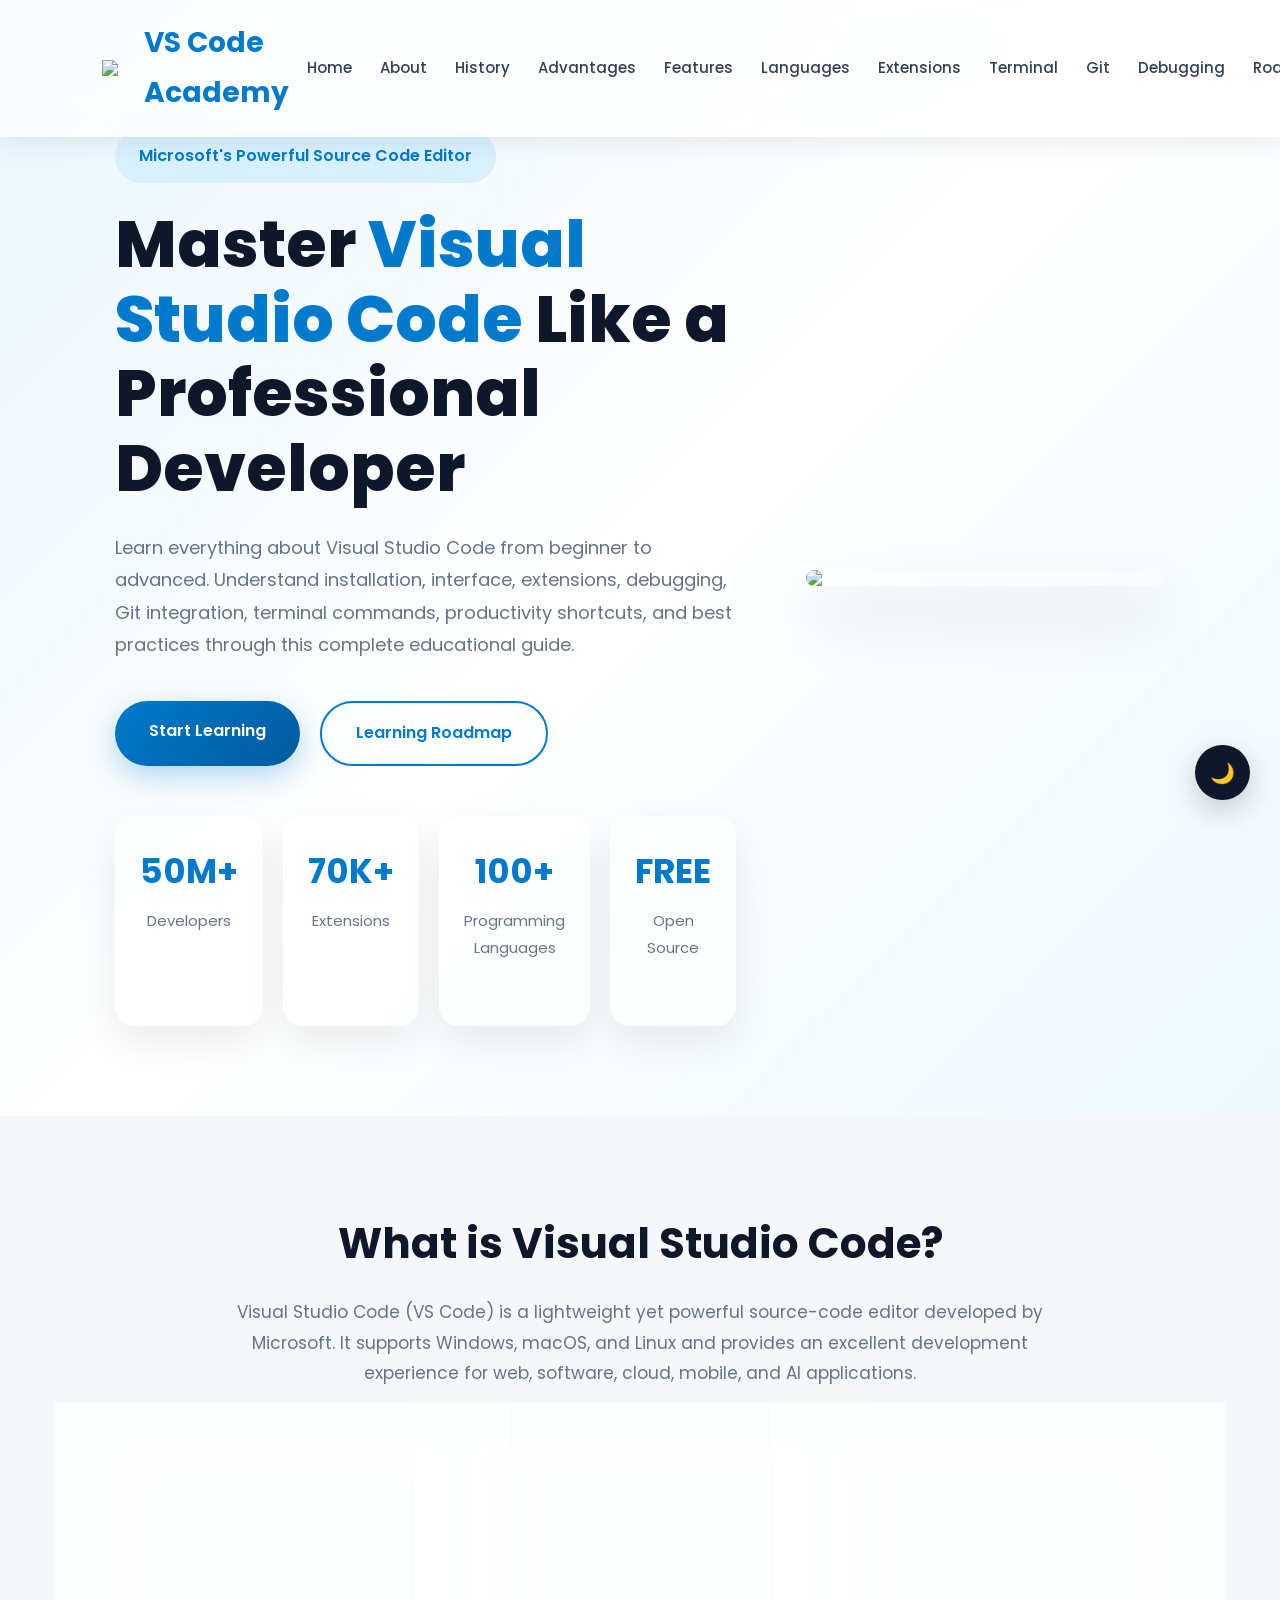
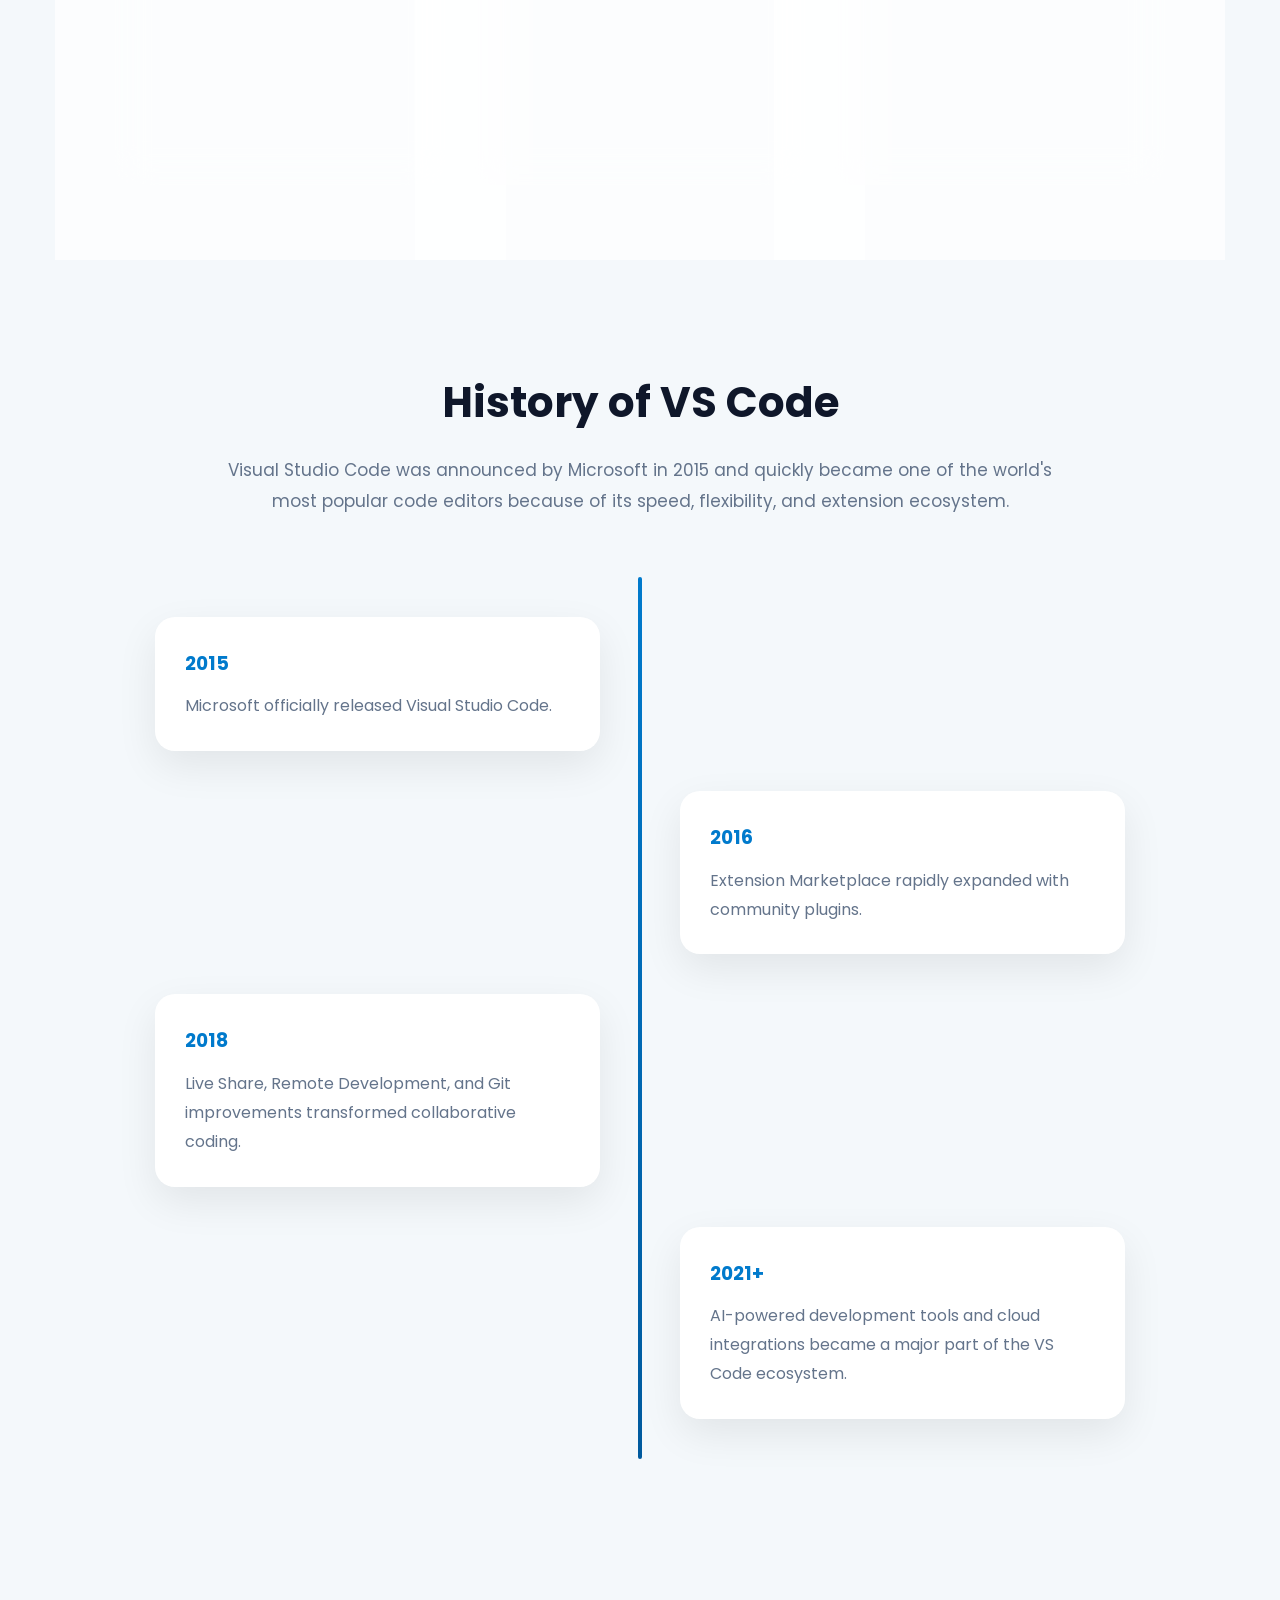
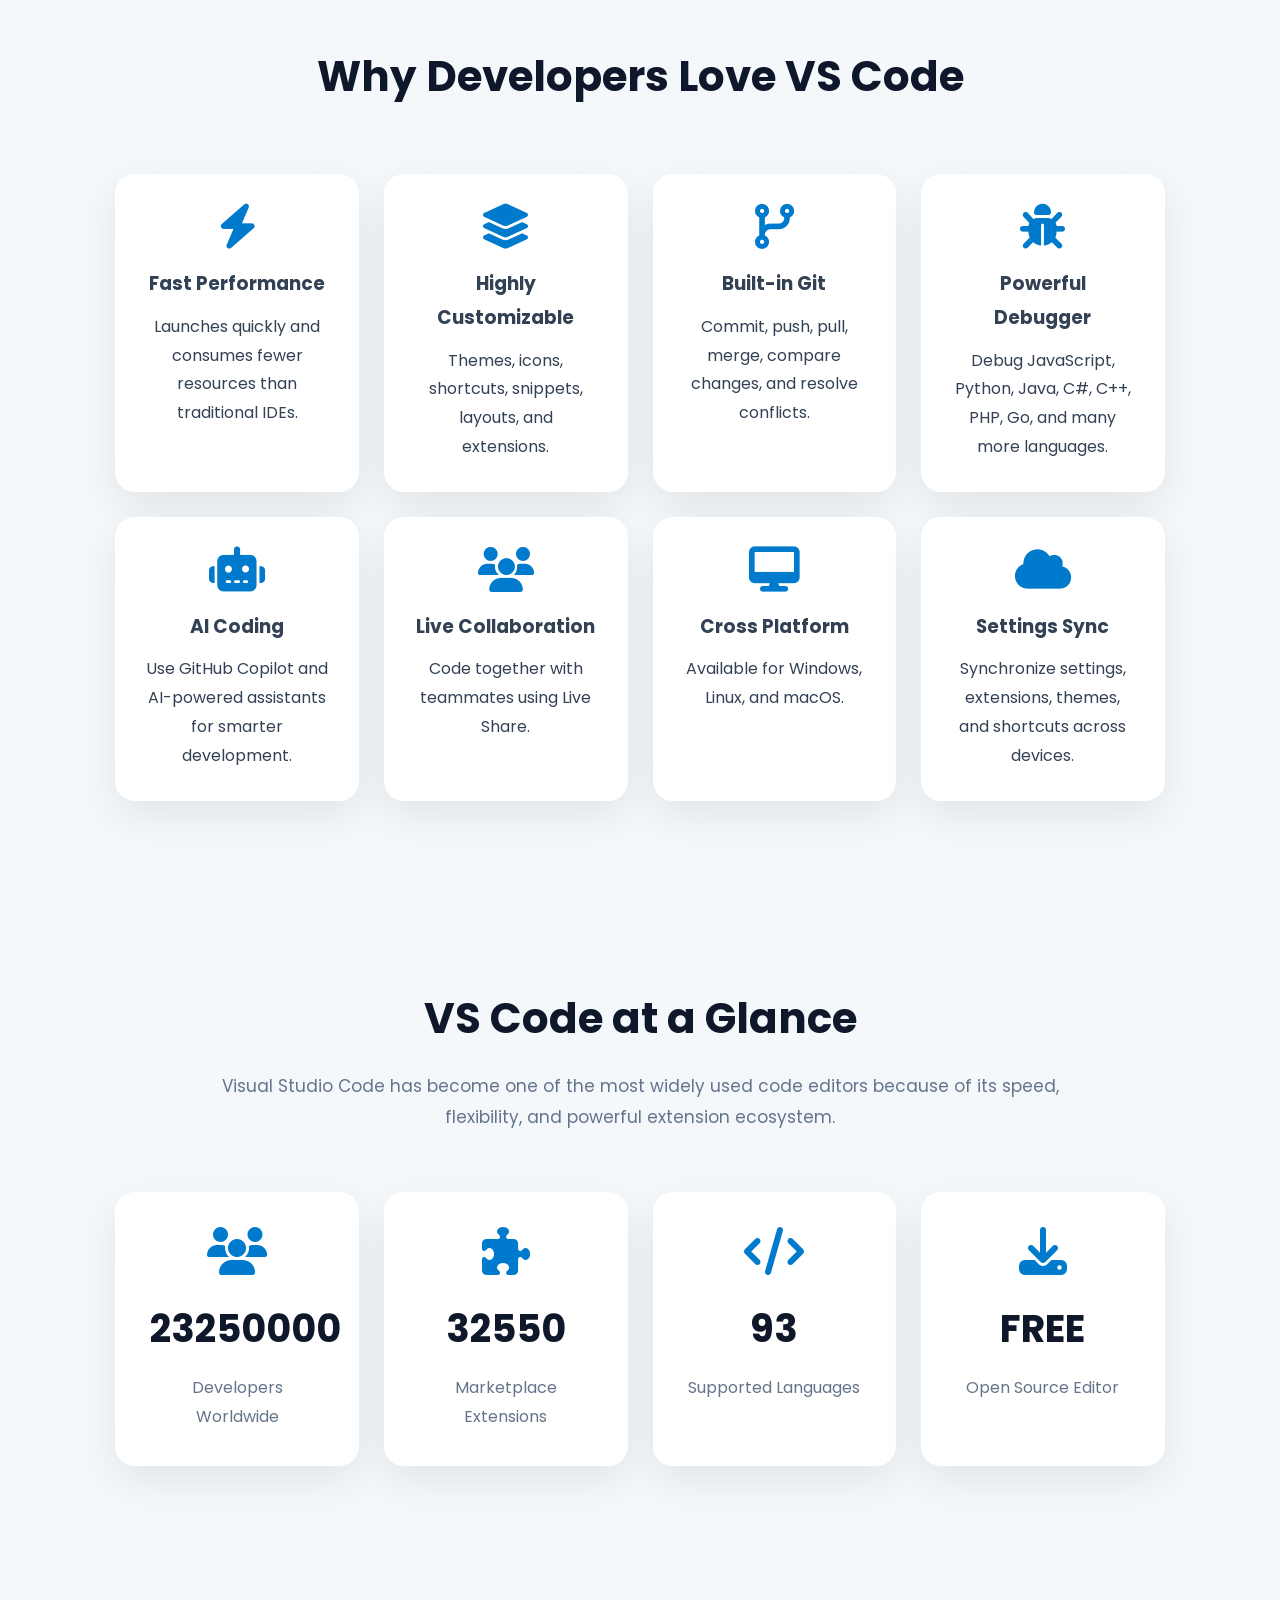
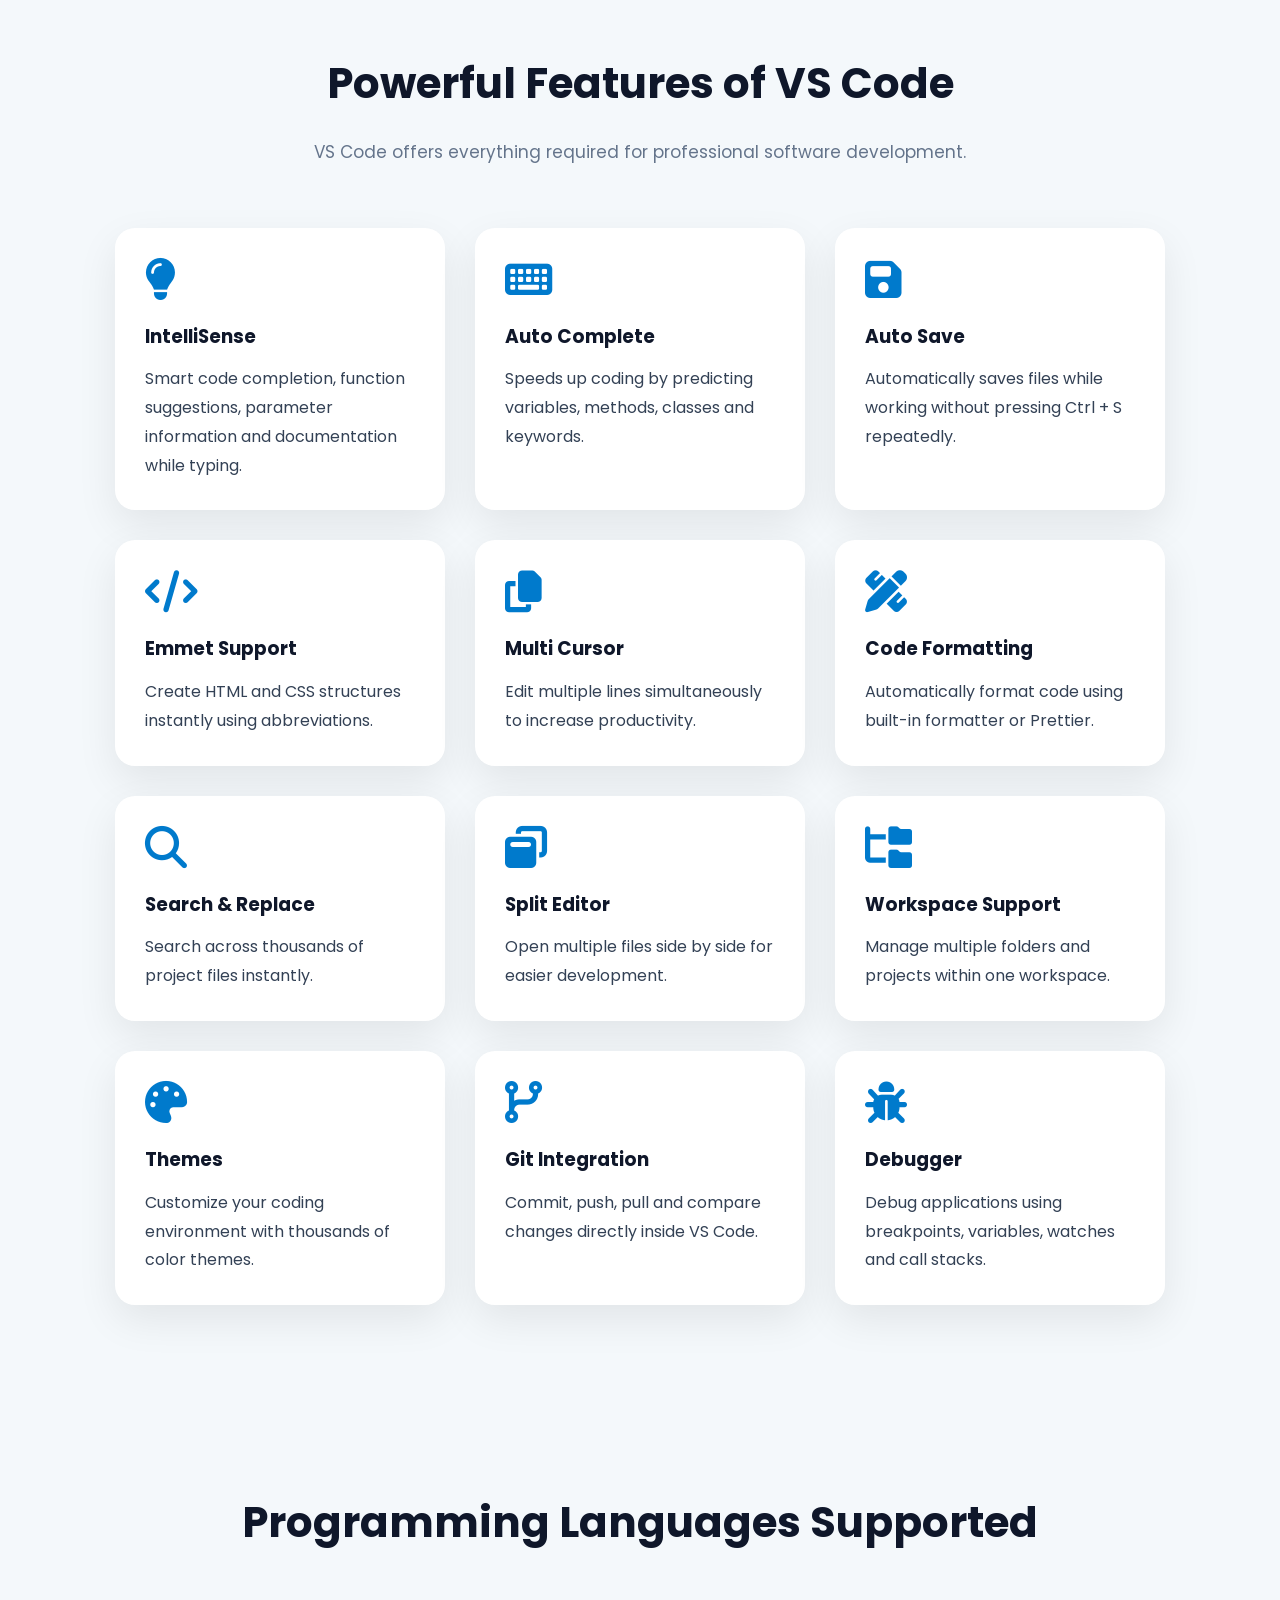
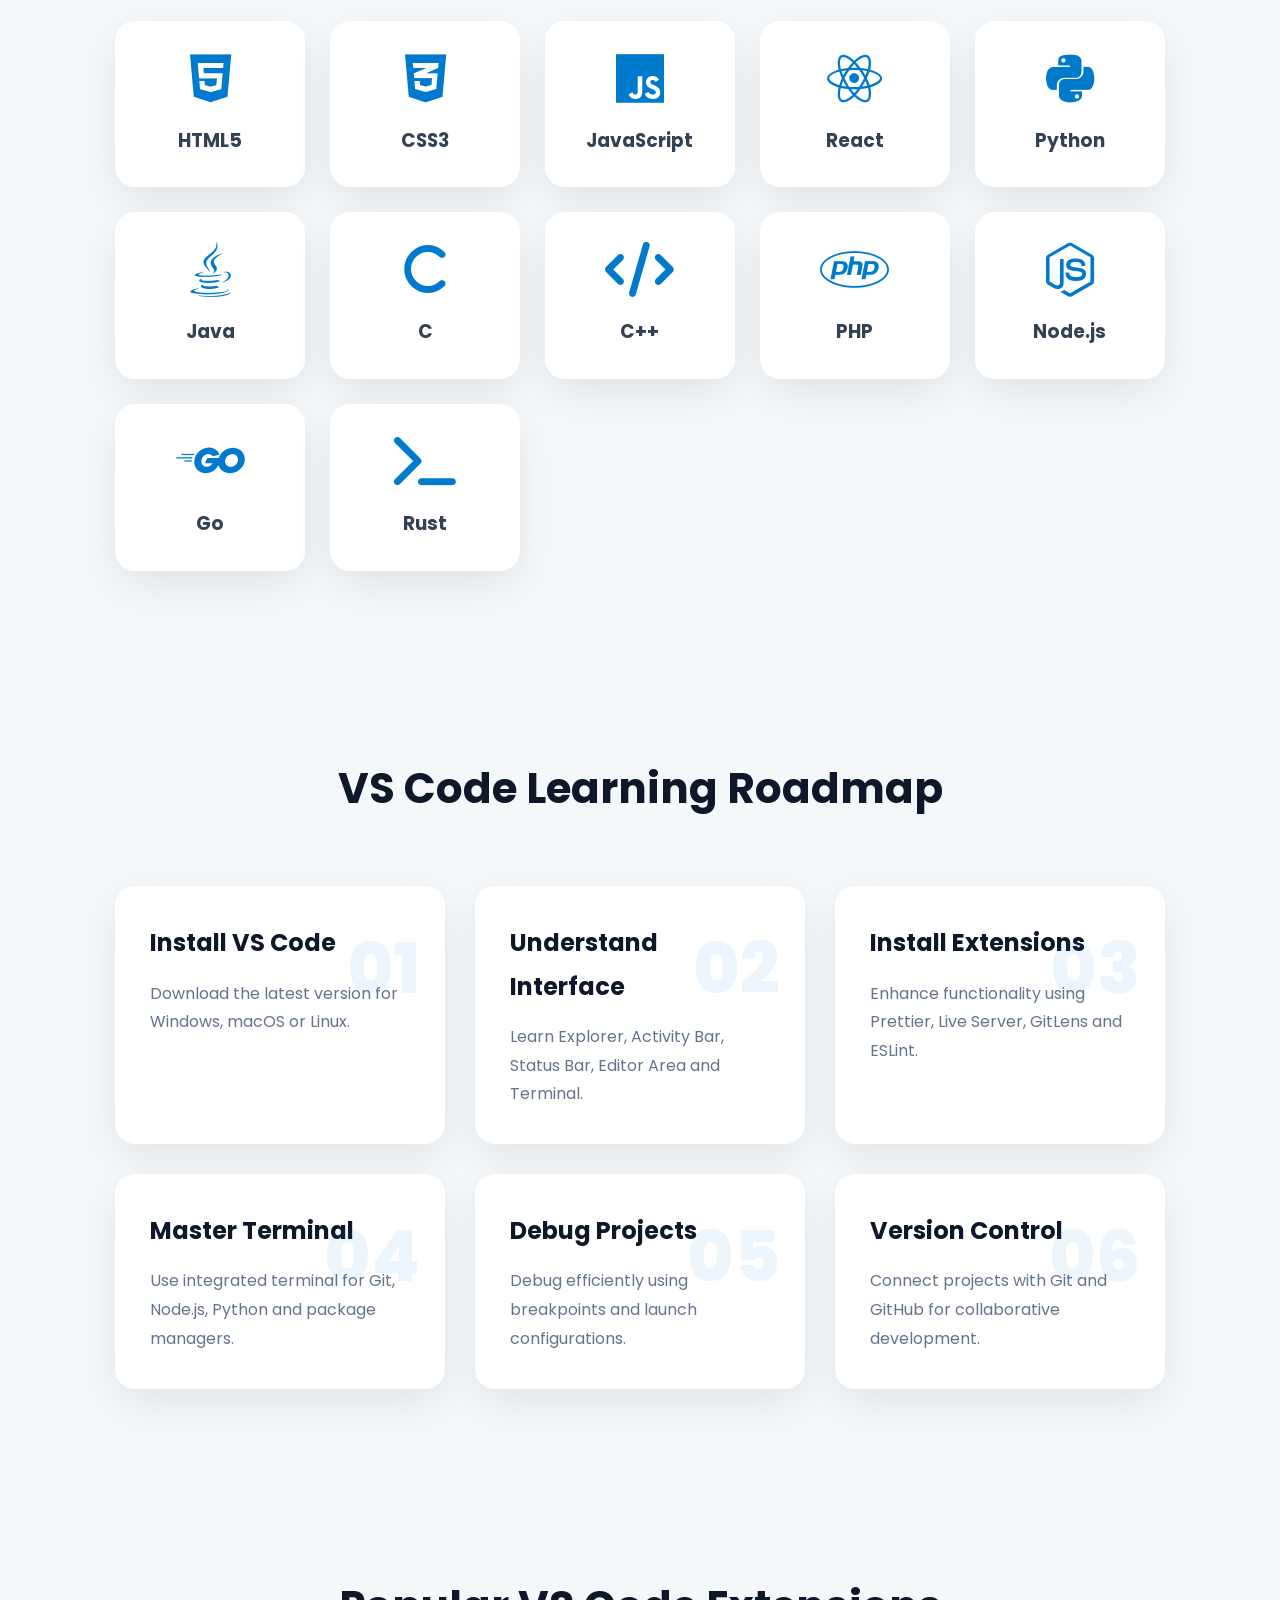
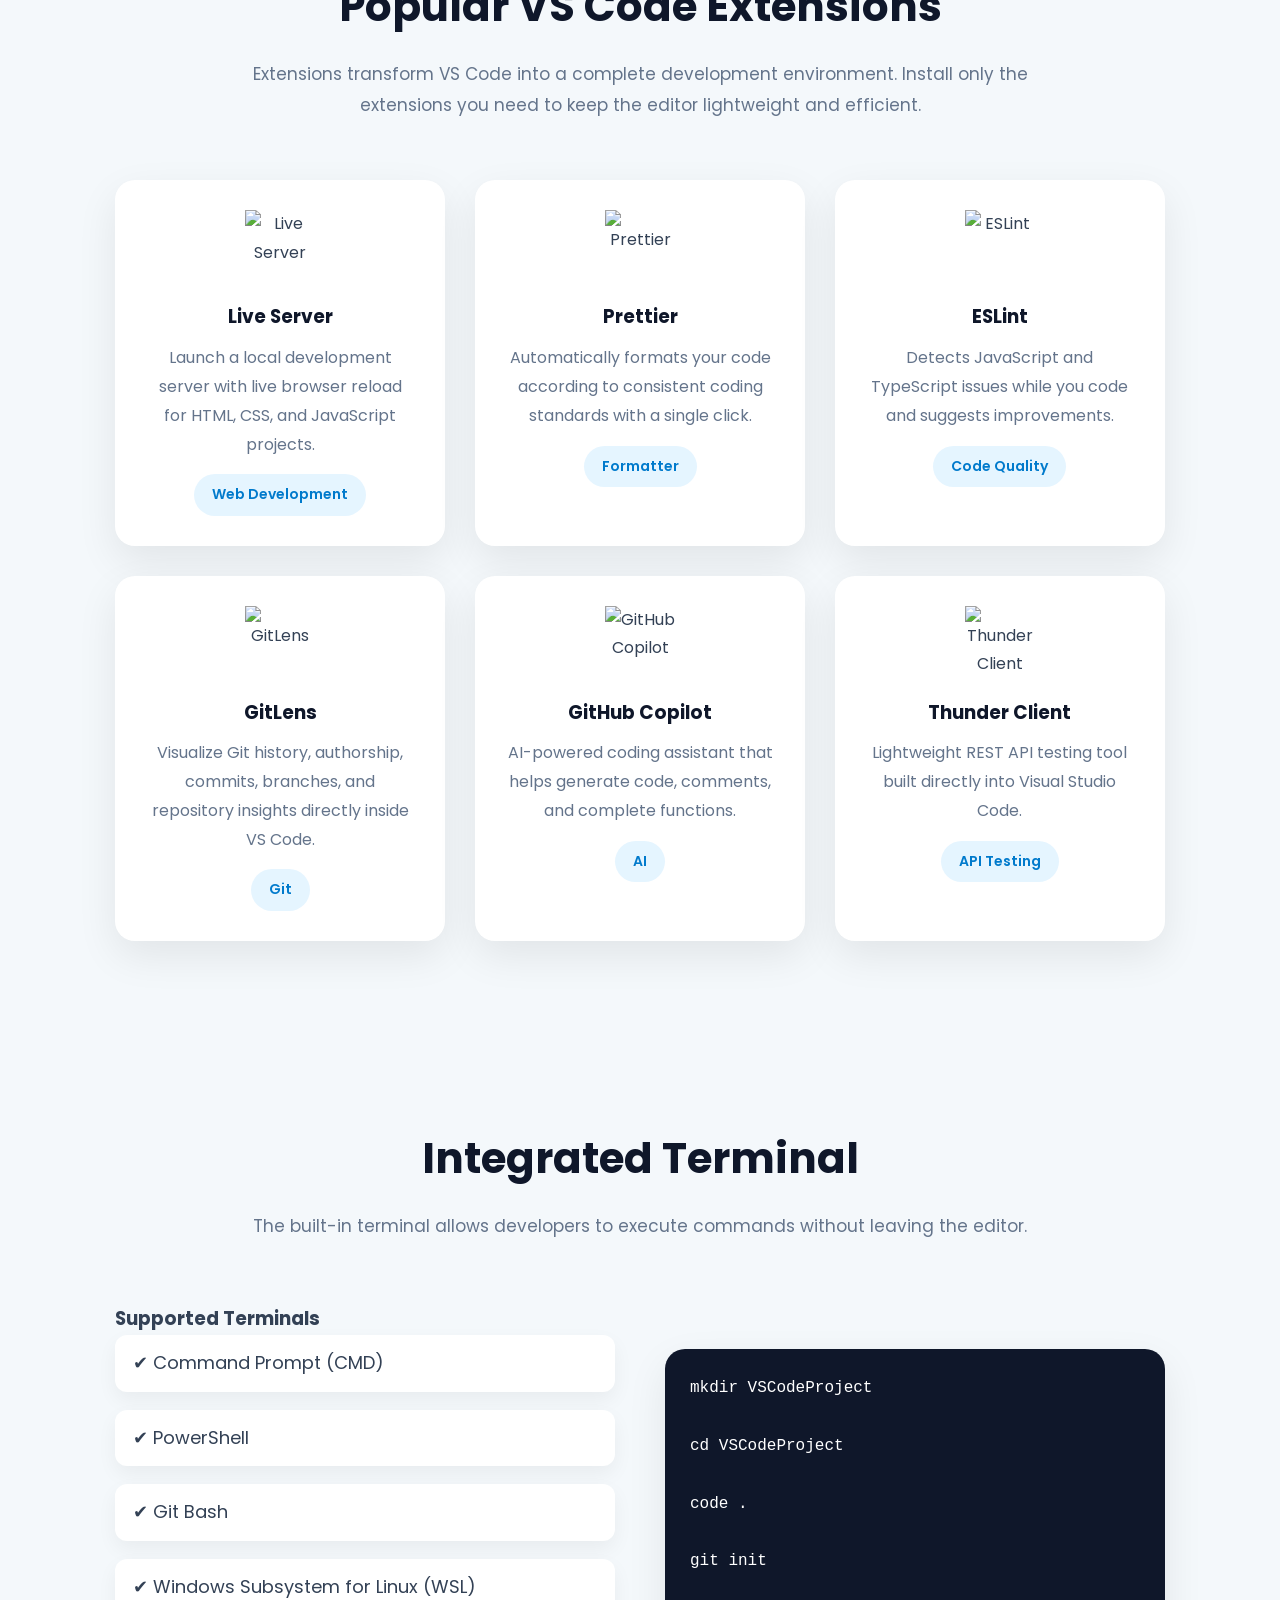
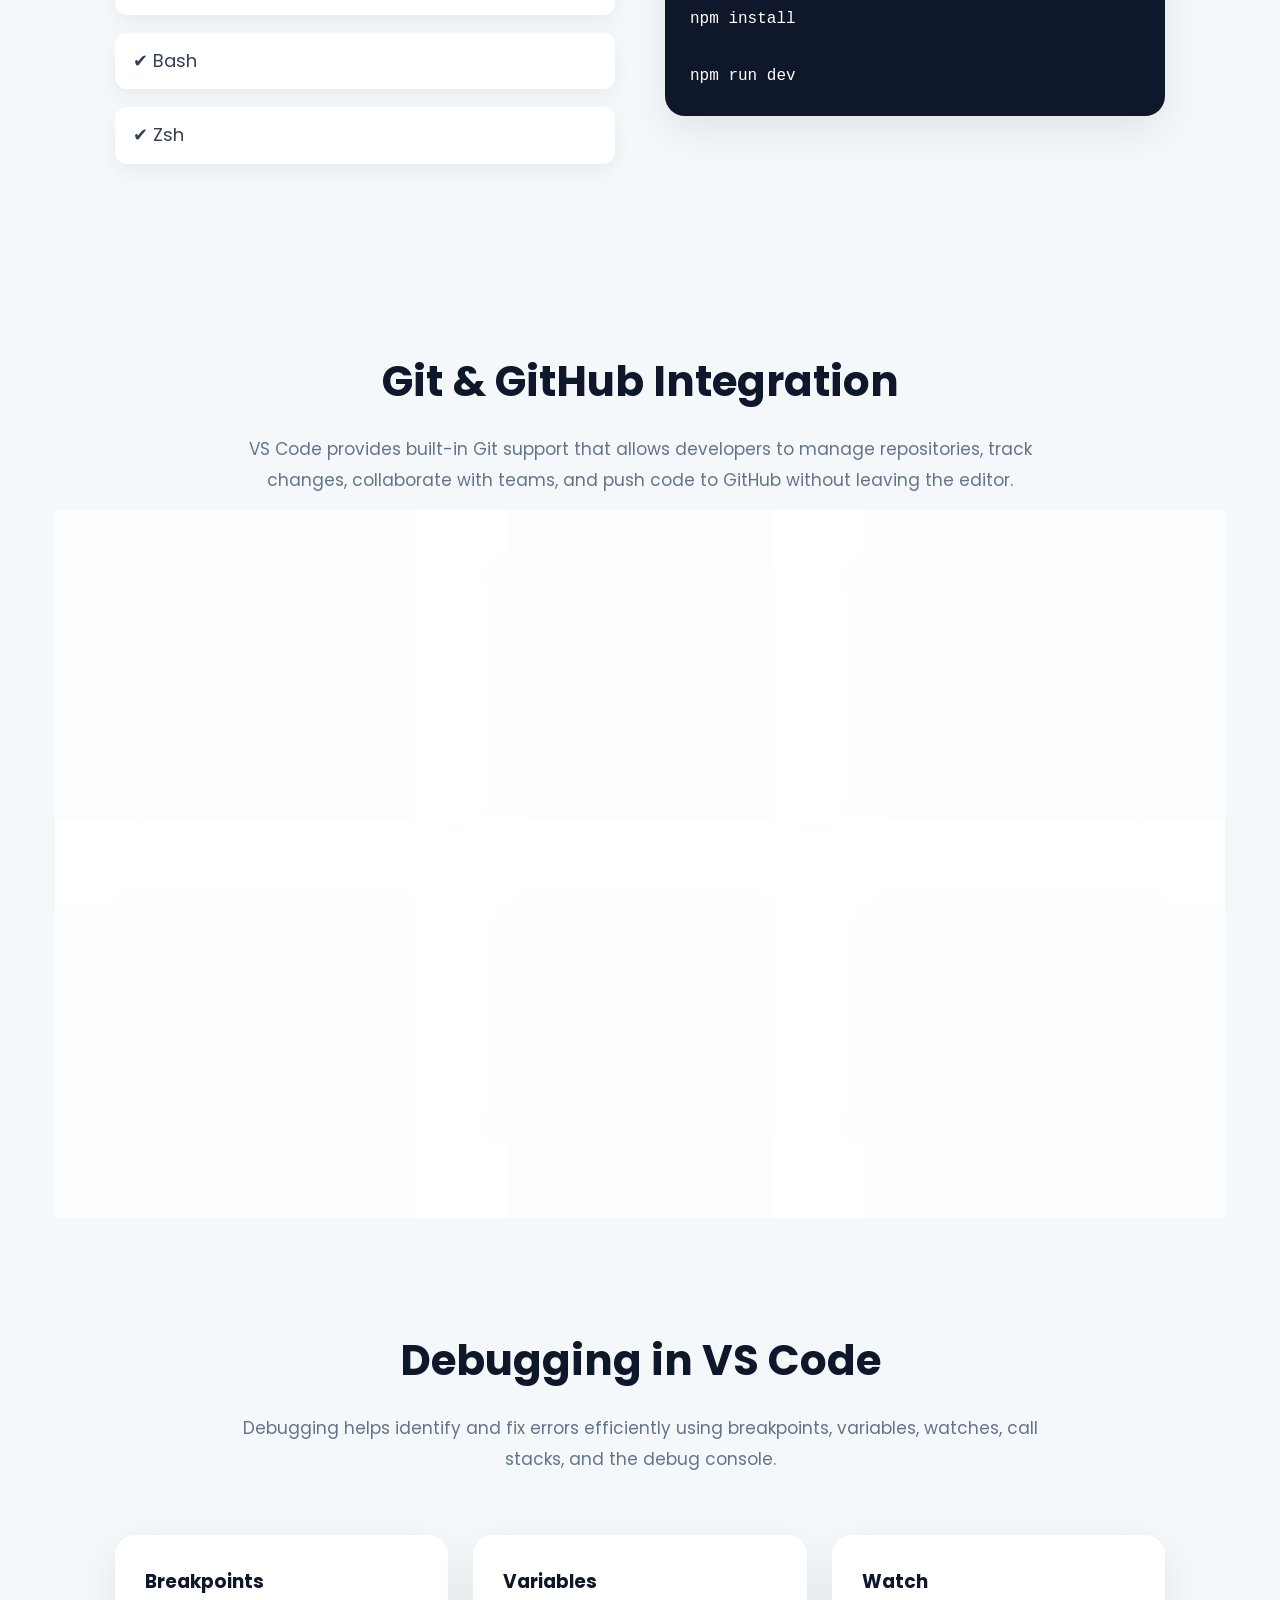
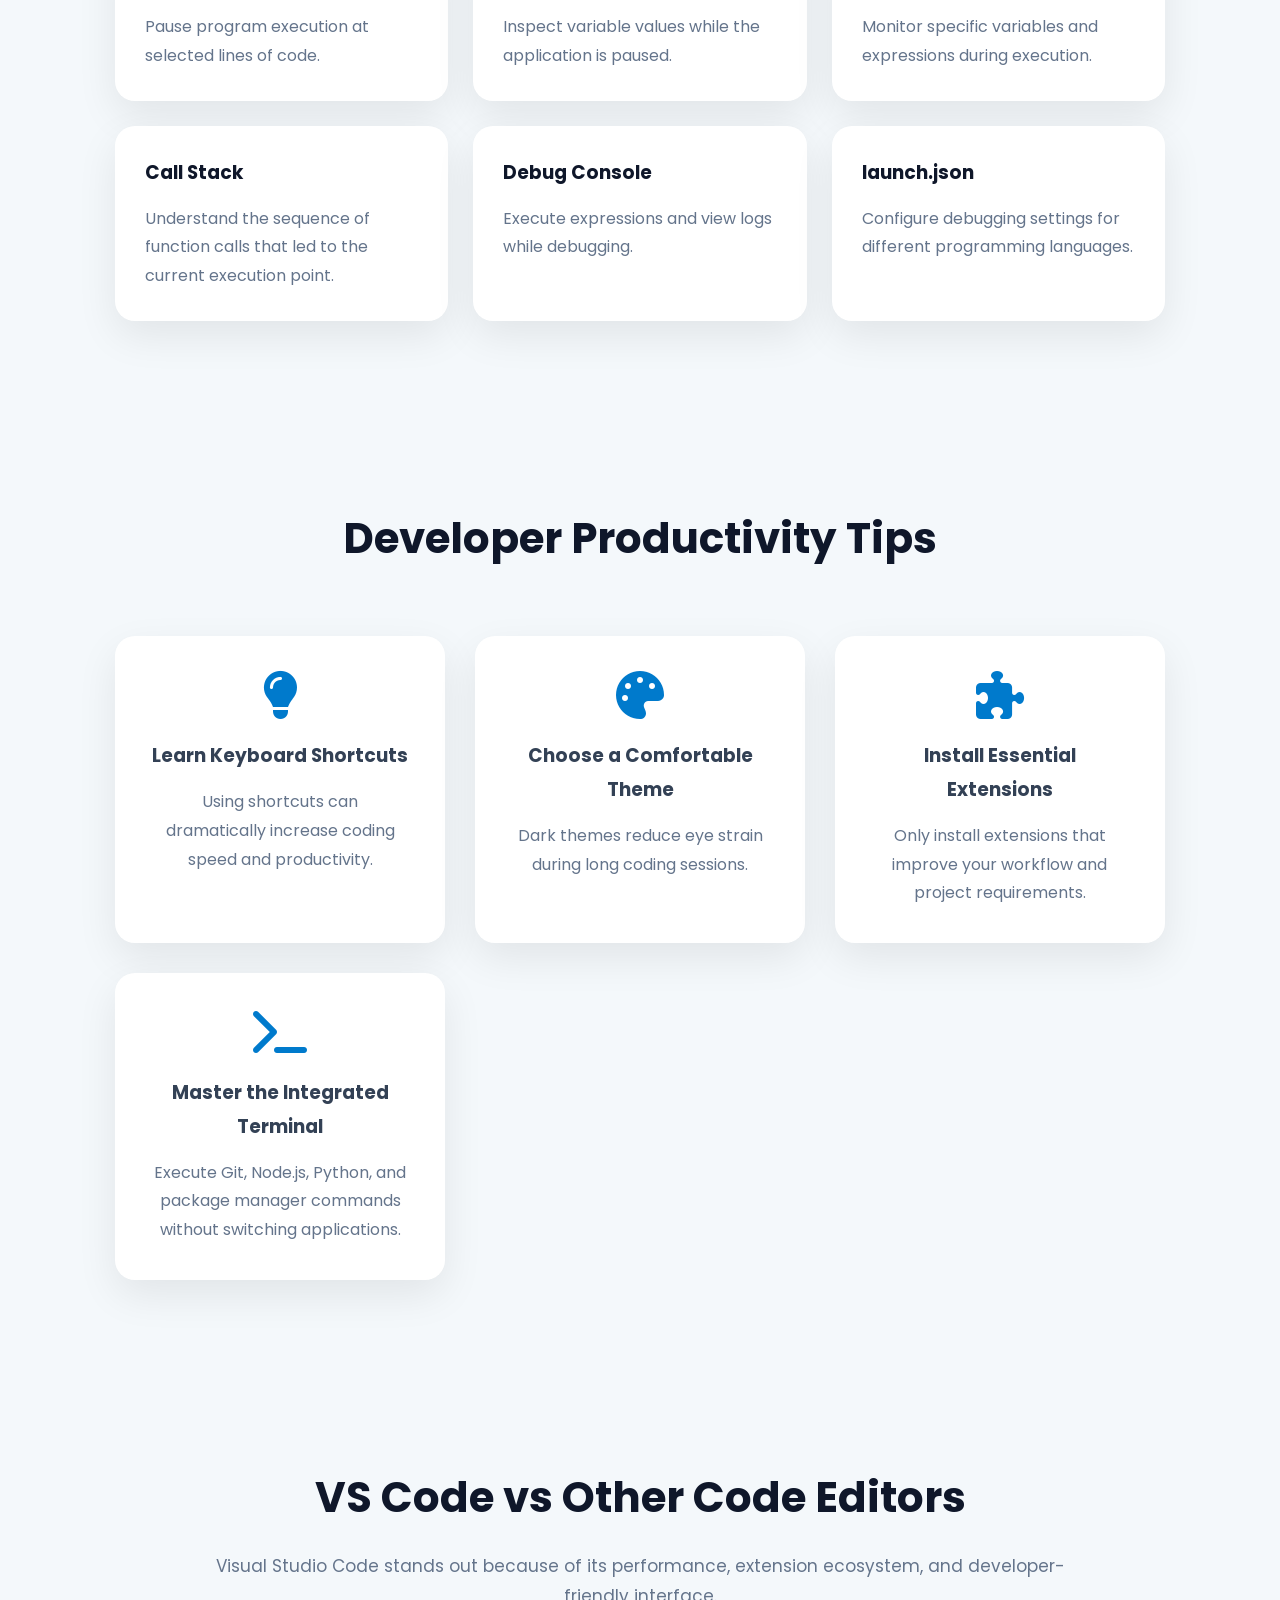
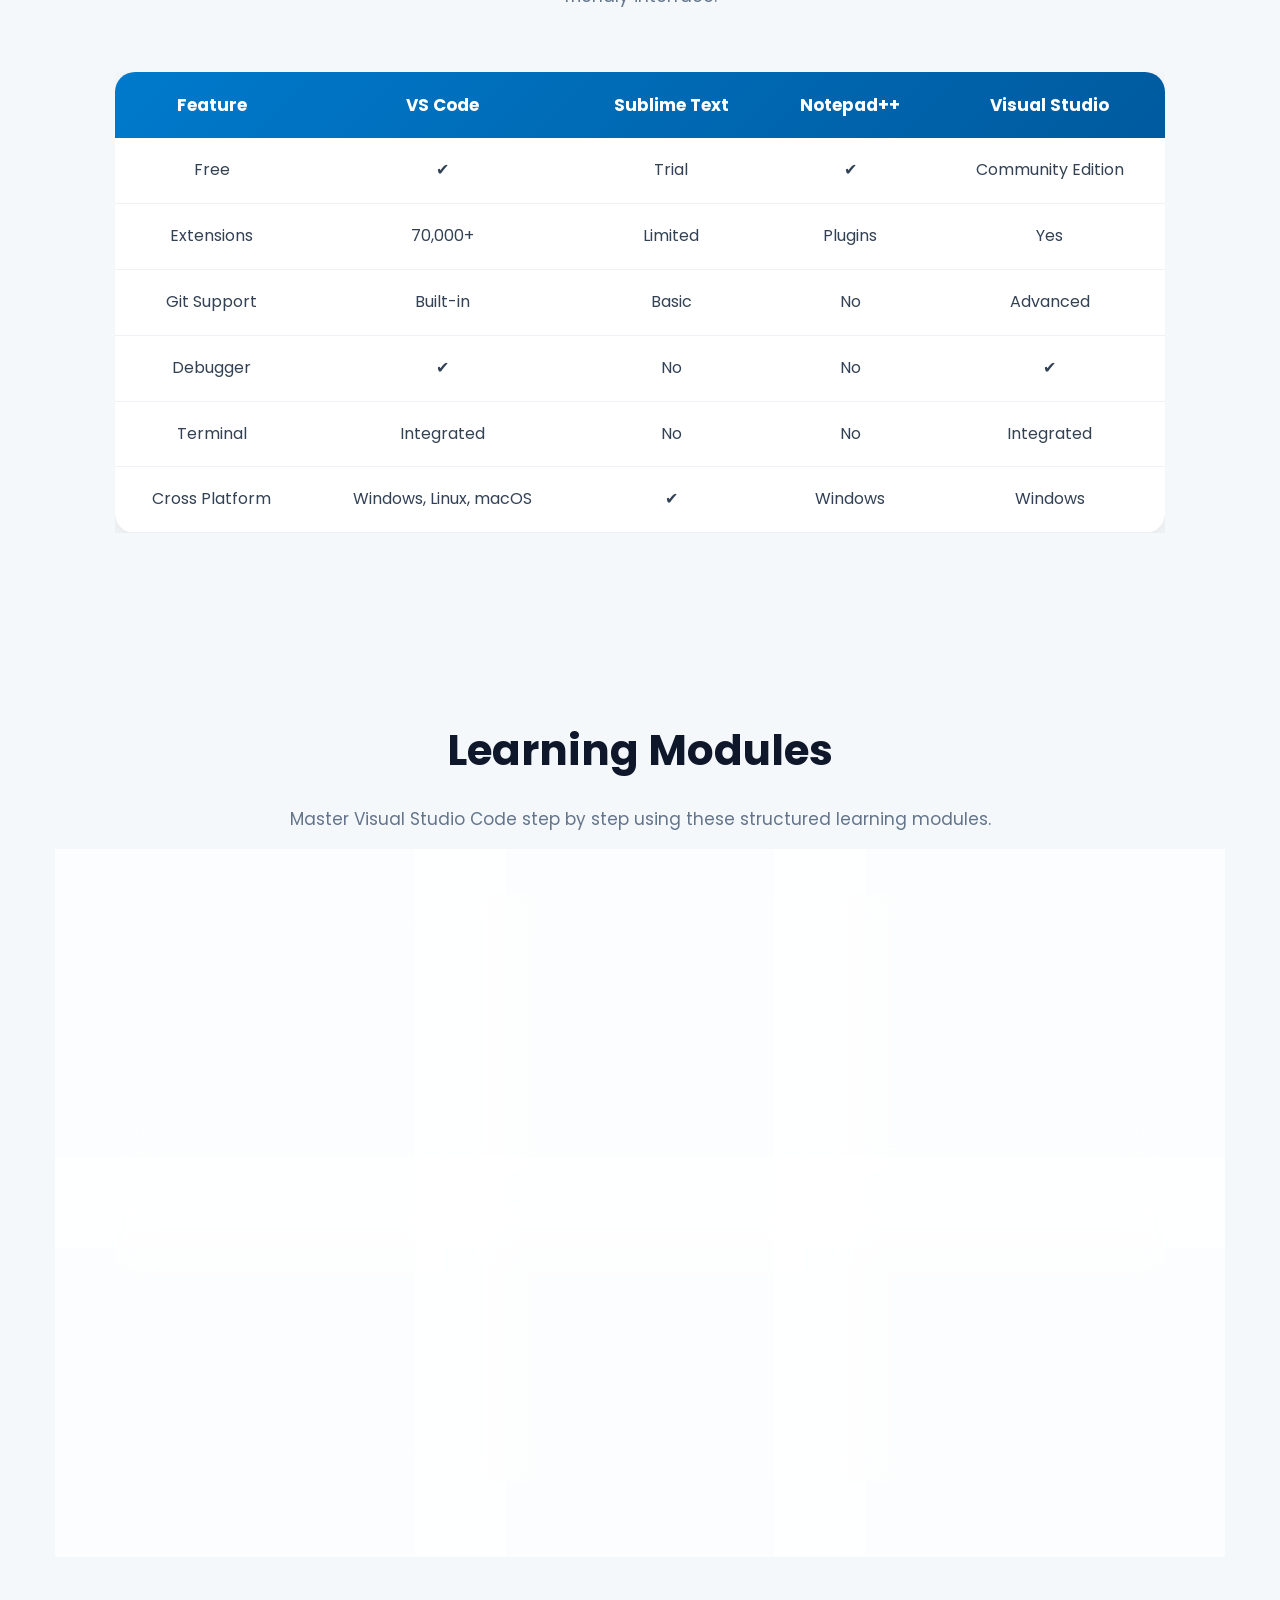
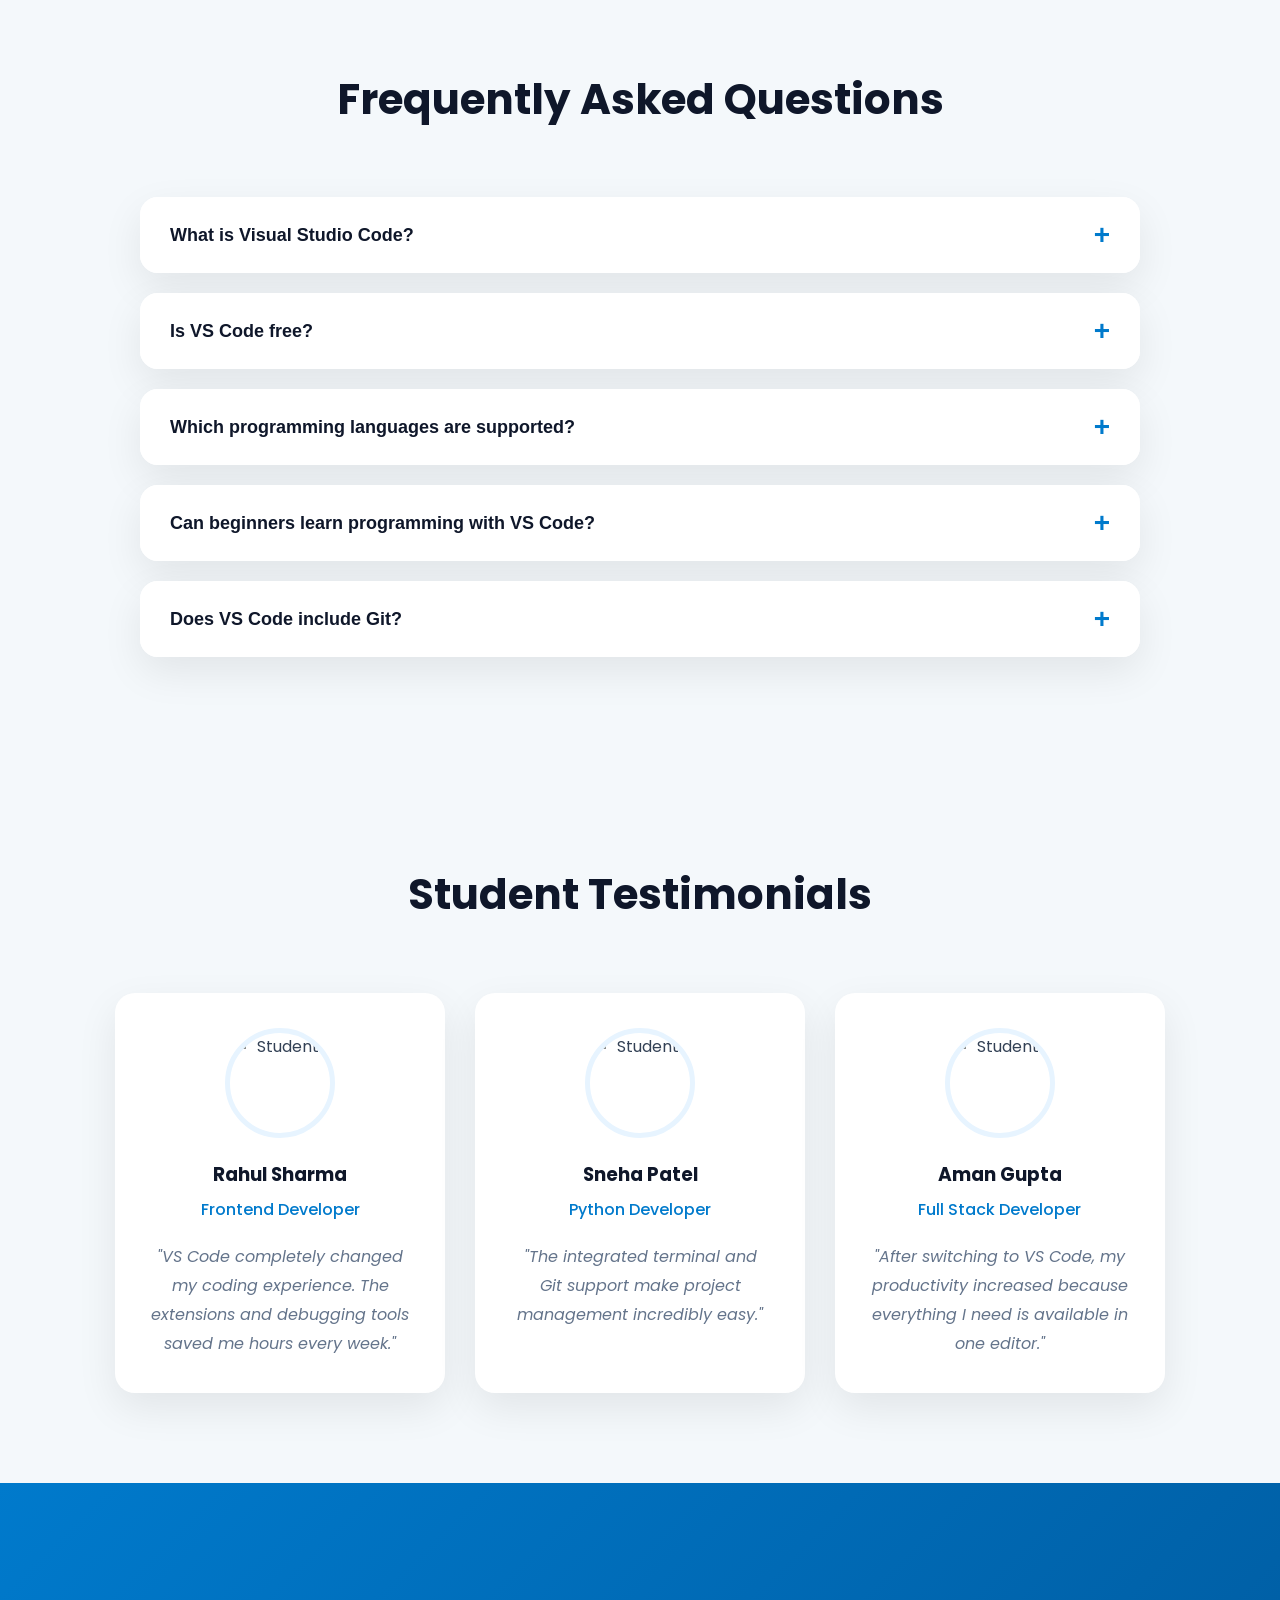
==== commit 598c18da: "Update index.html" ====
--- a/index.html
+++ b/index.html
@@ -1,6 +1,6 @@
 <!DOCTYPE html>
 <html lang="en">
-
+    
 <head>
     <meta charset="UTF-8">
     <meta name="viewport" content="width=device-width, initial-scale=1.0">
@@ -1289,4 +1289,4 @@
 
 </body>
 
-</html>+</html>
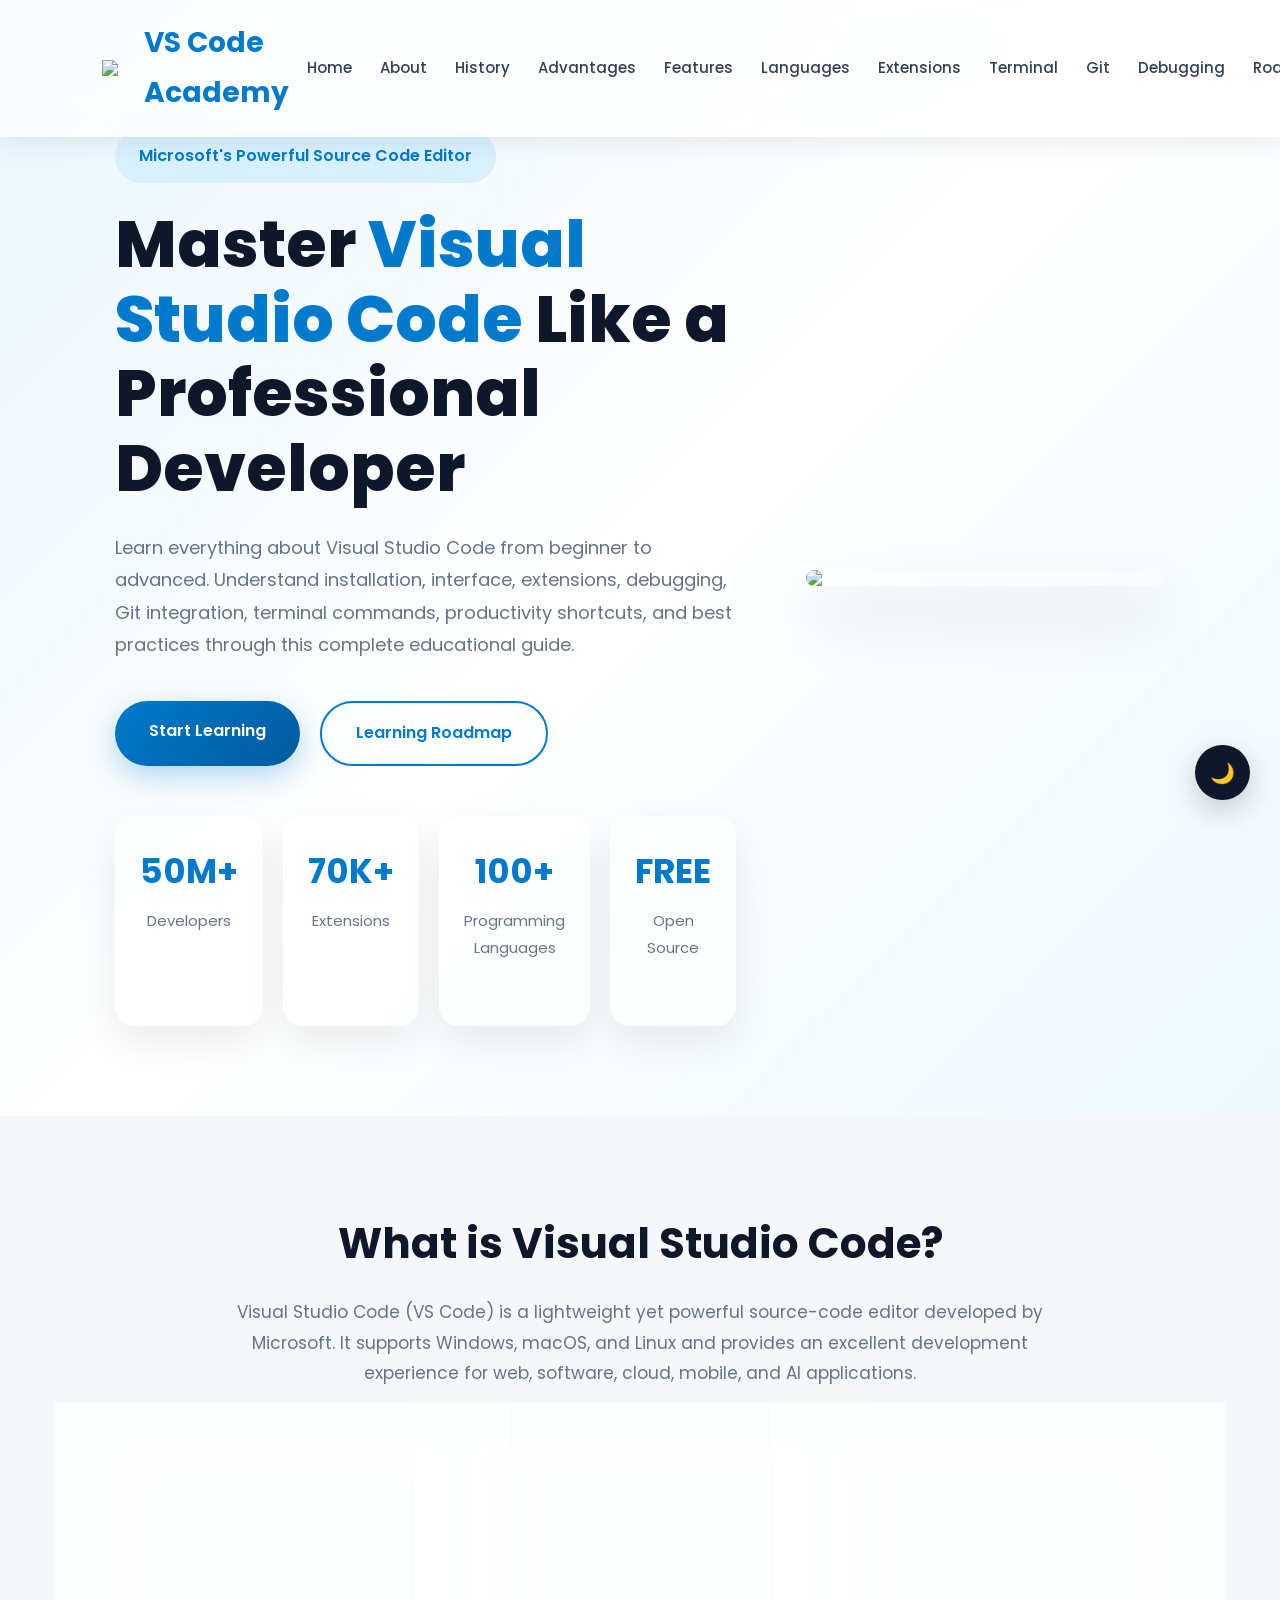
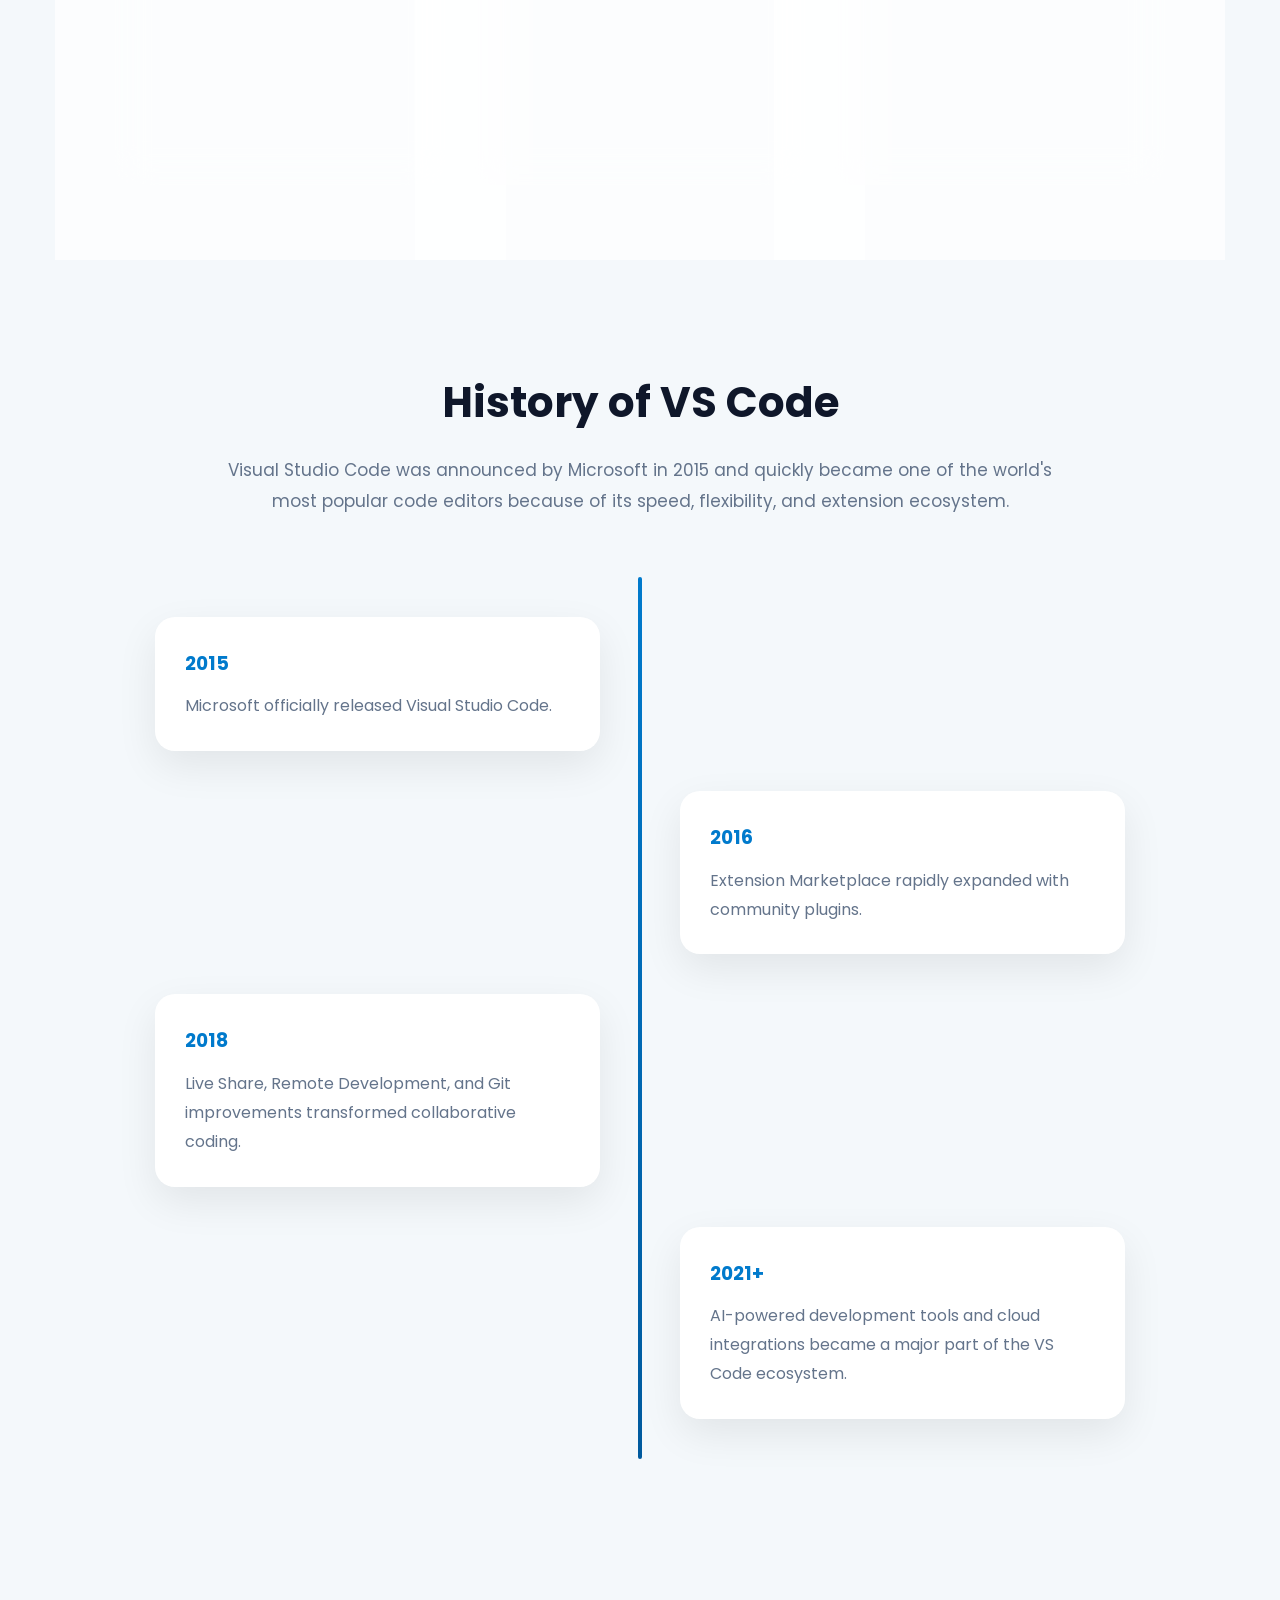
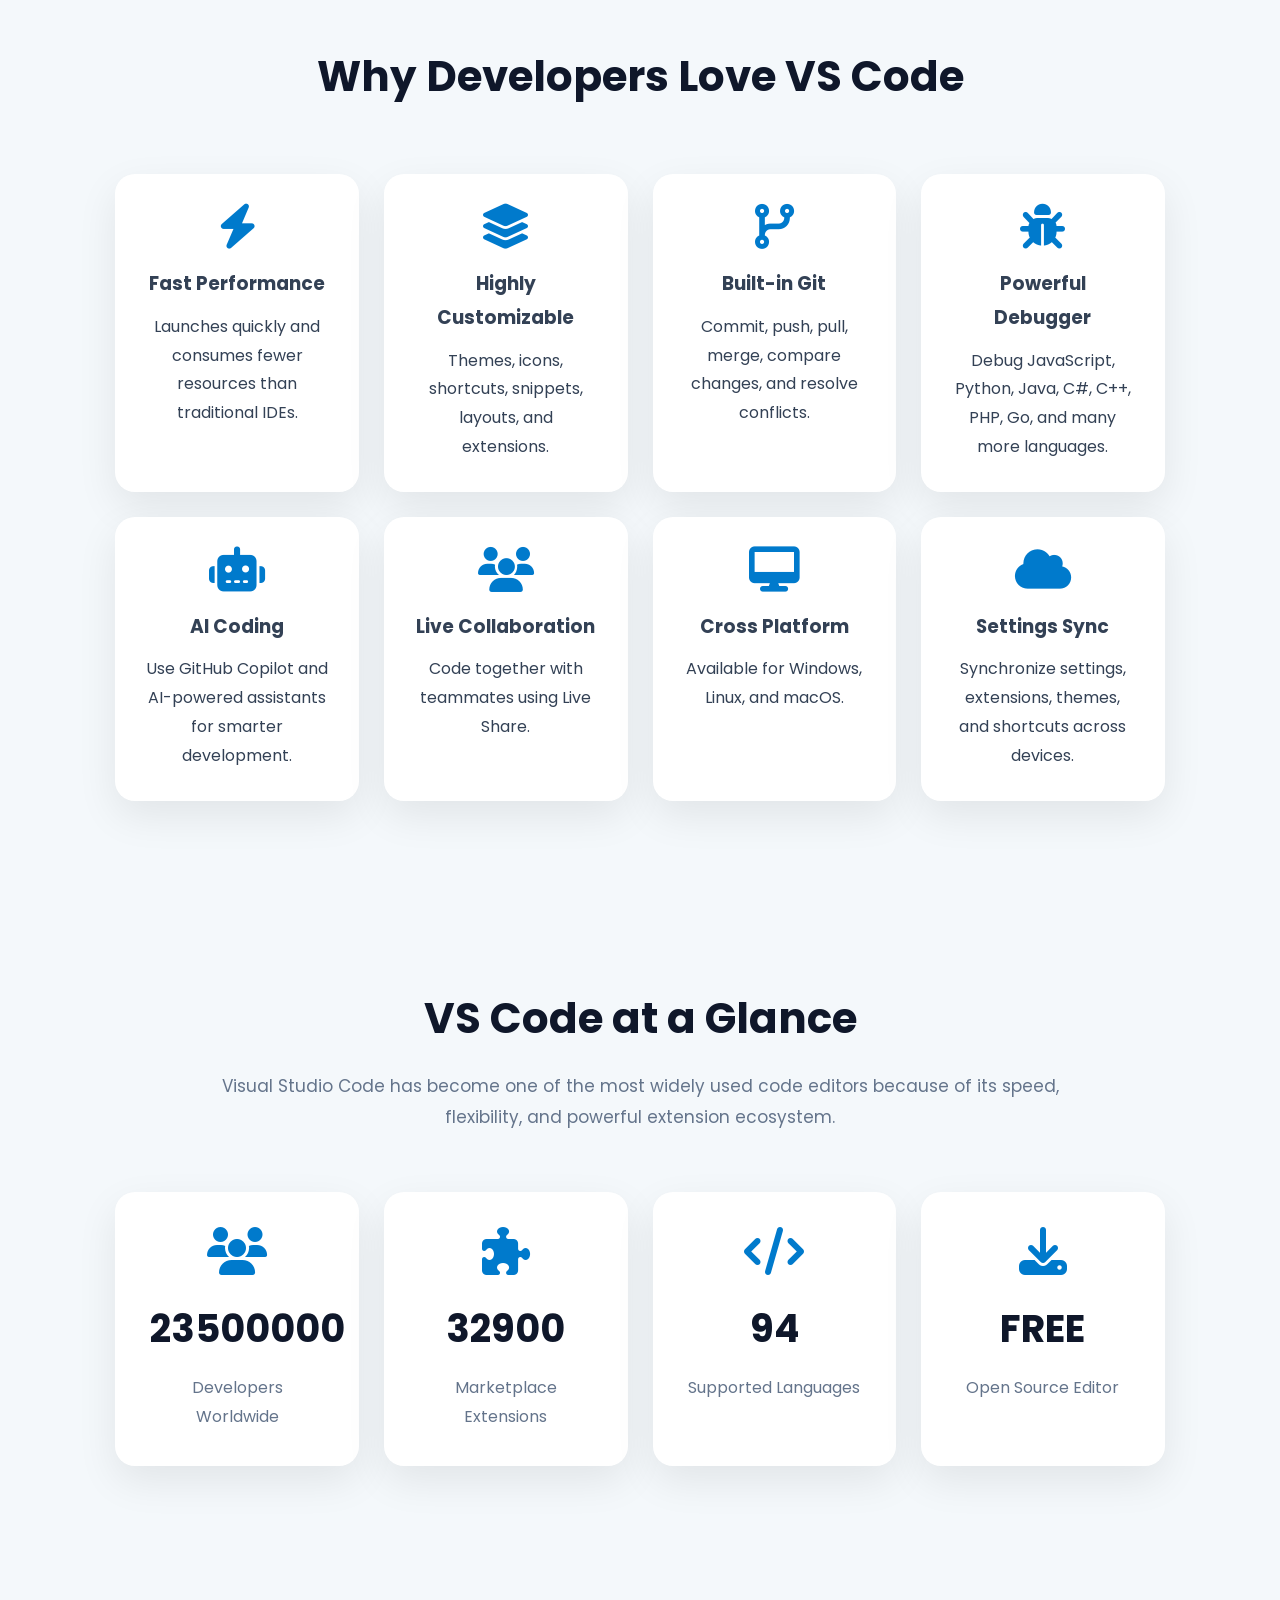
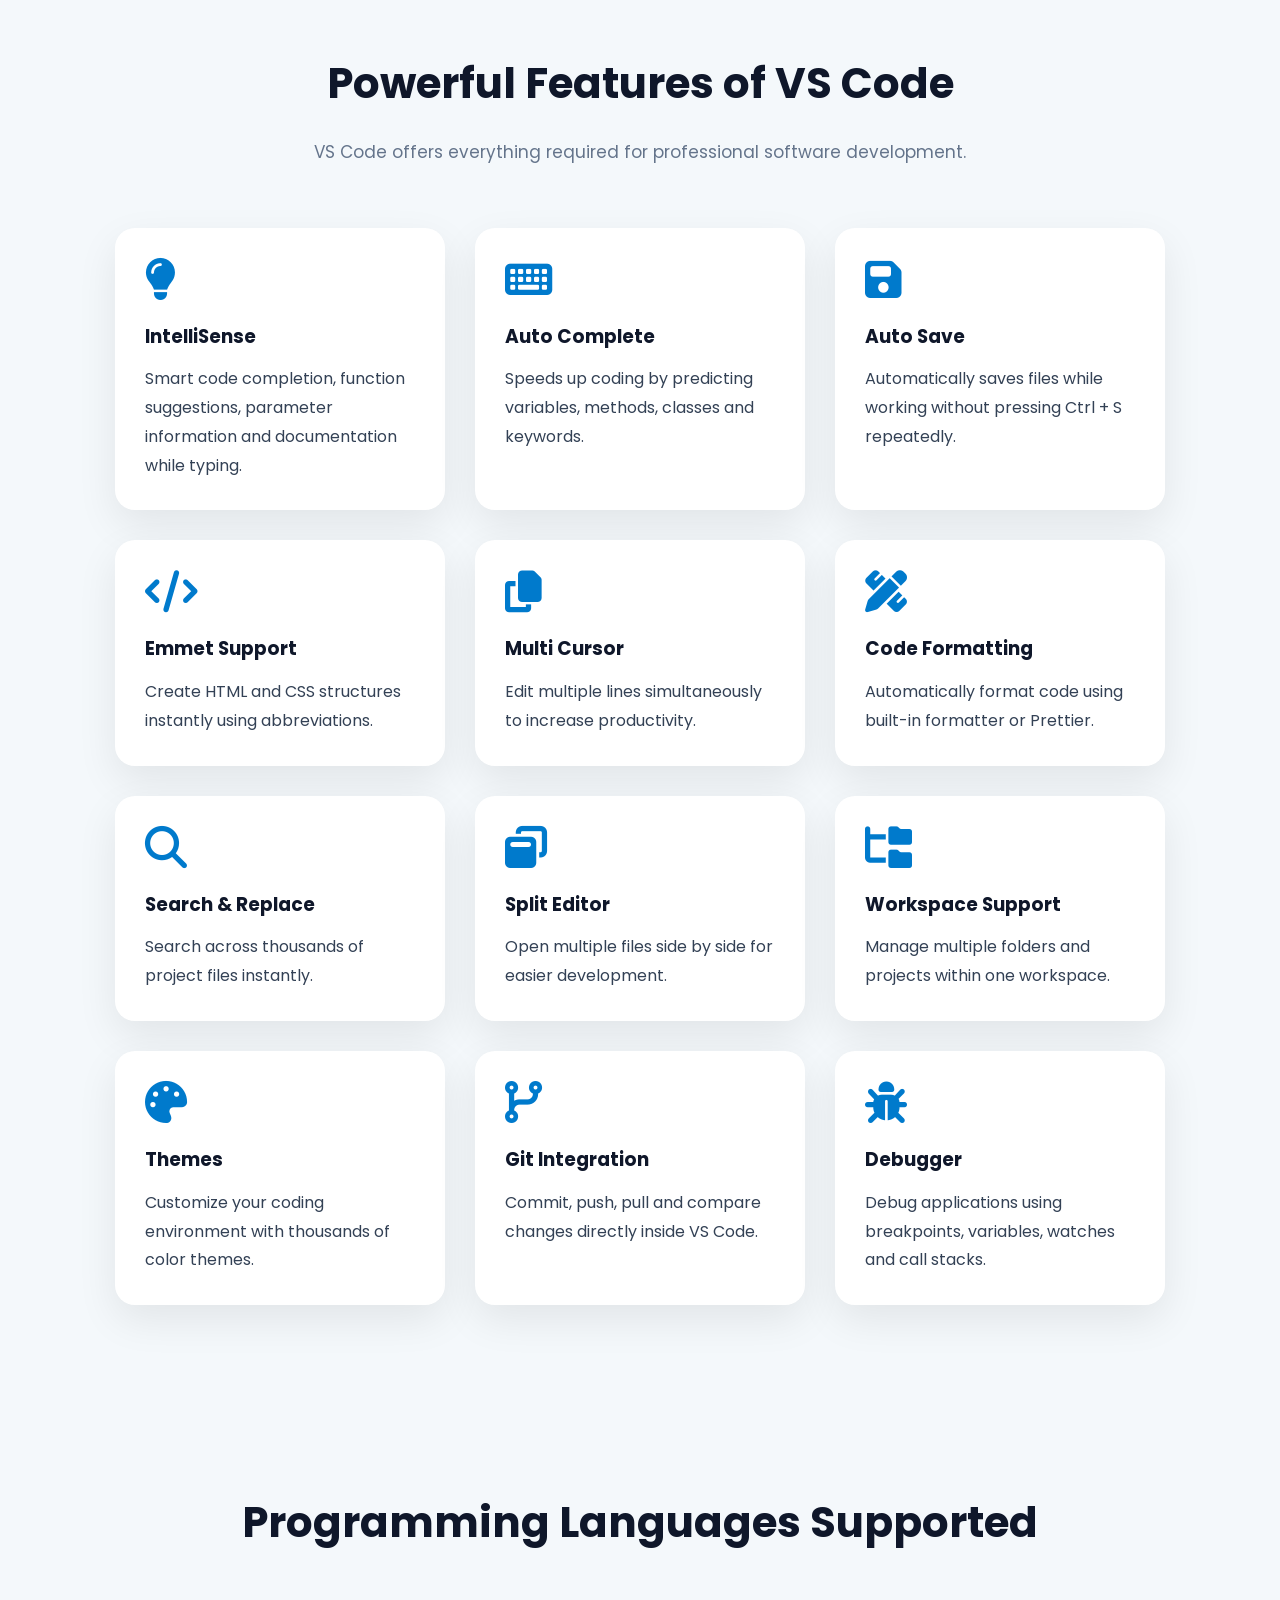
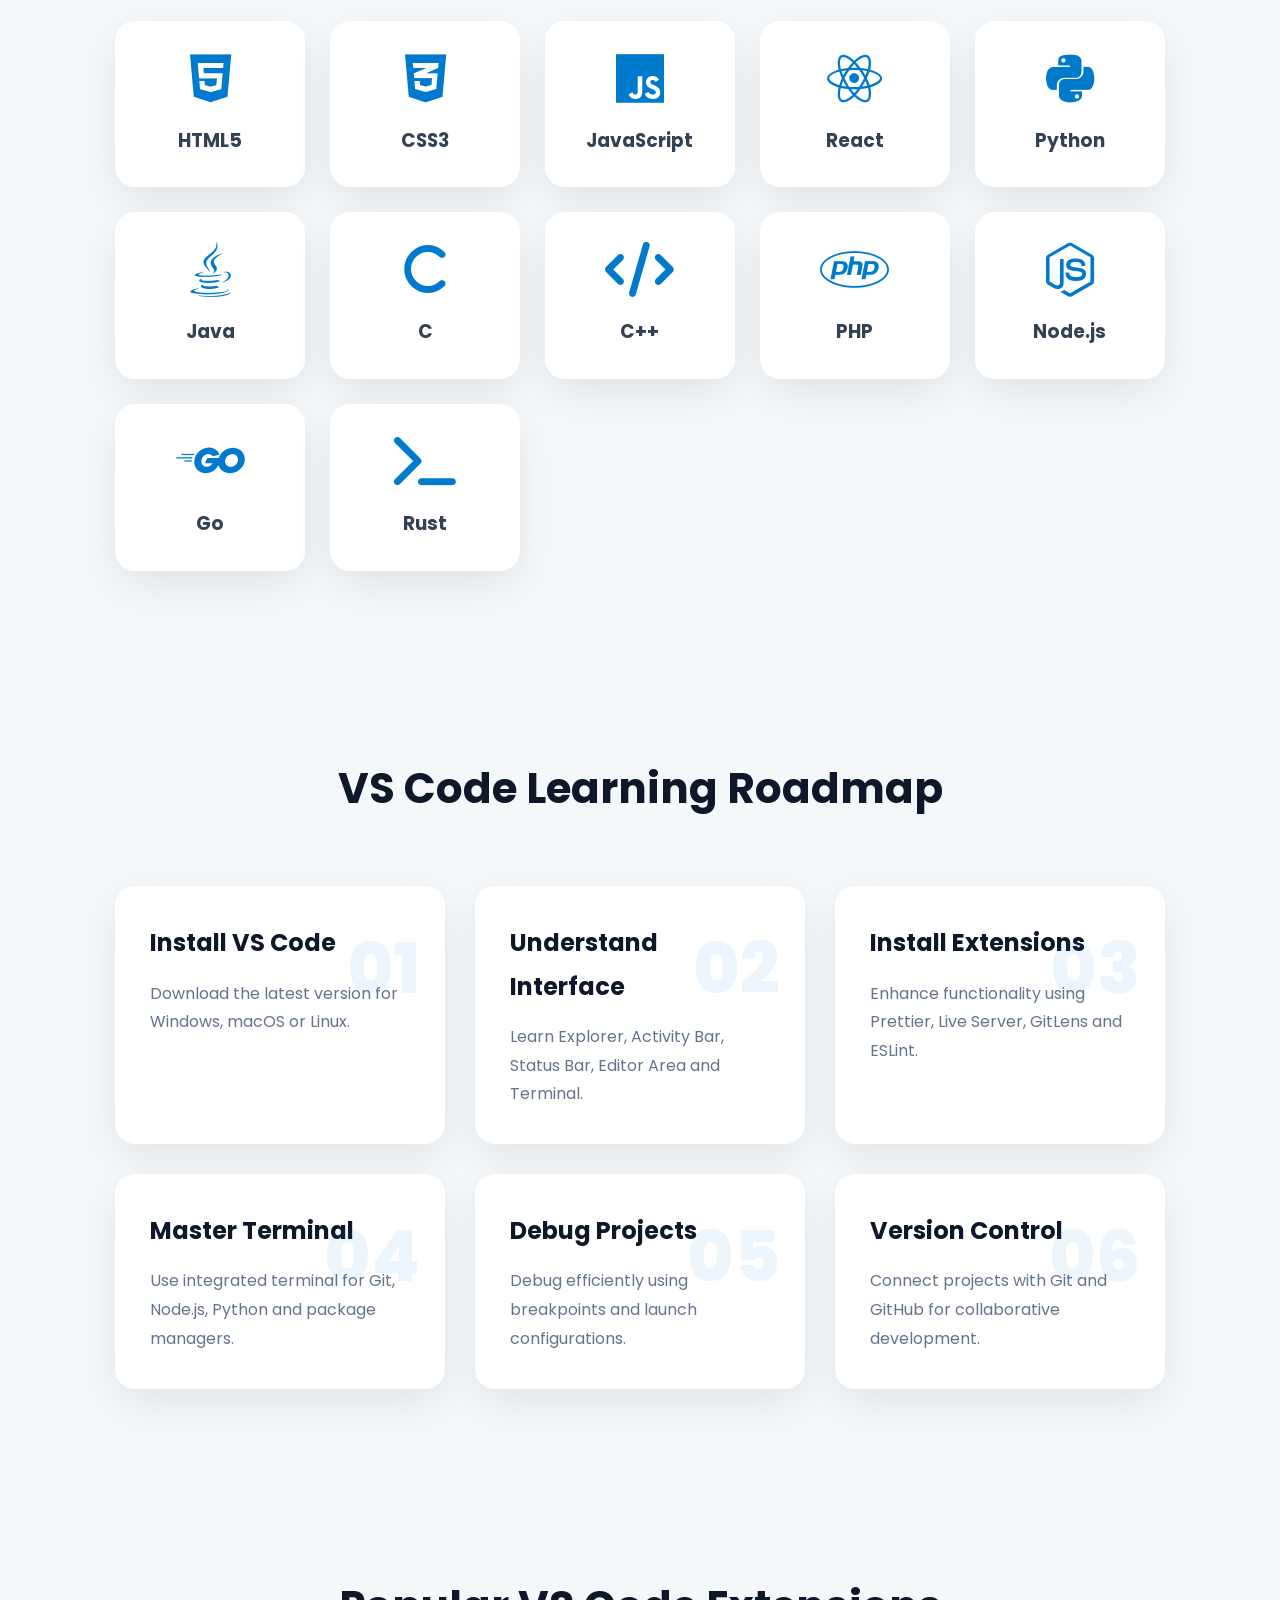
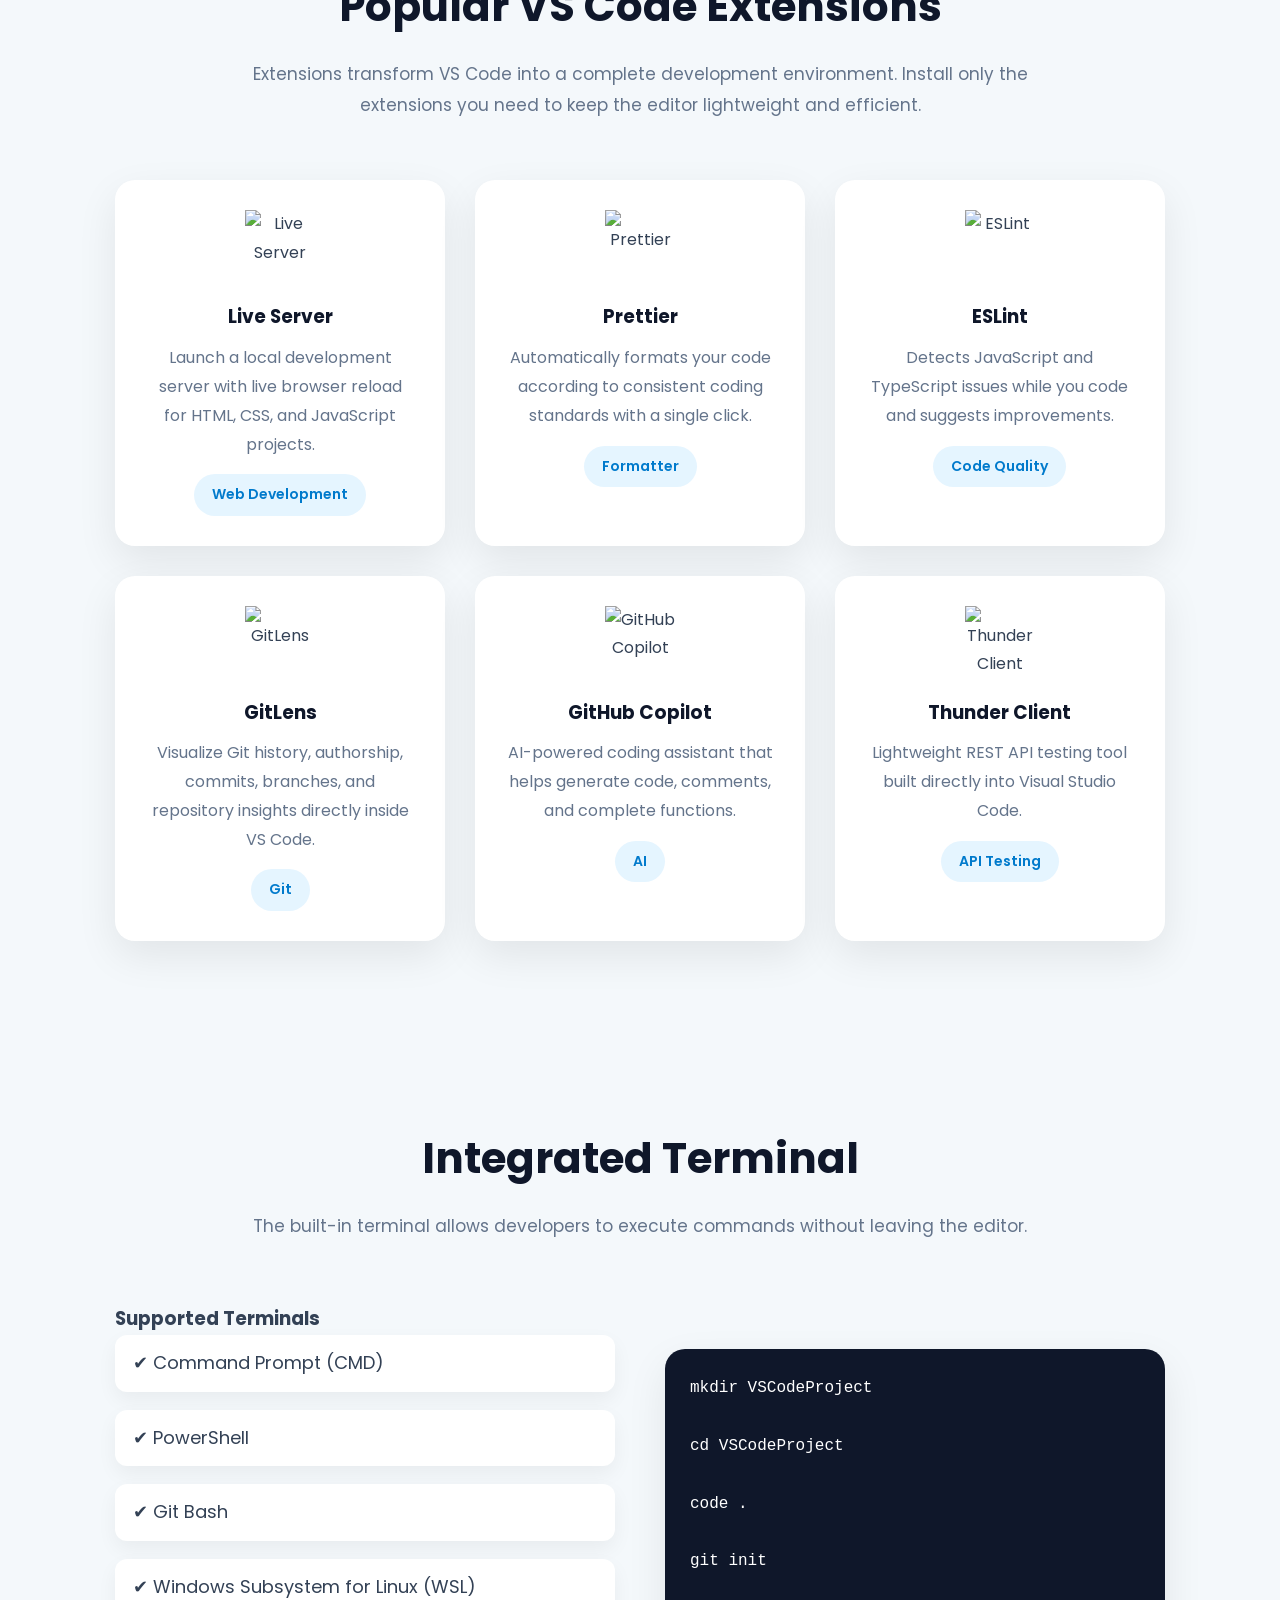
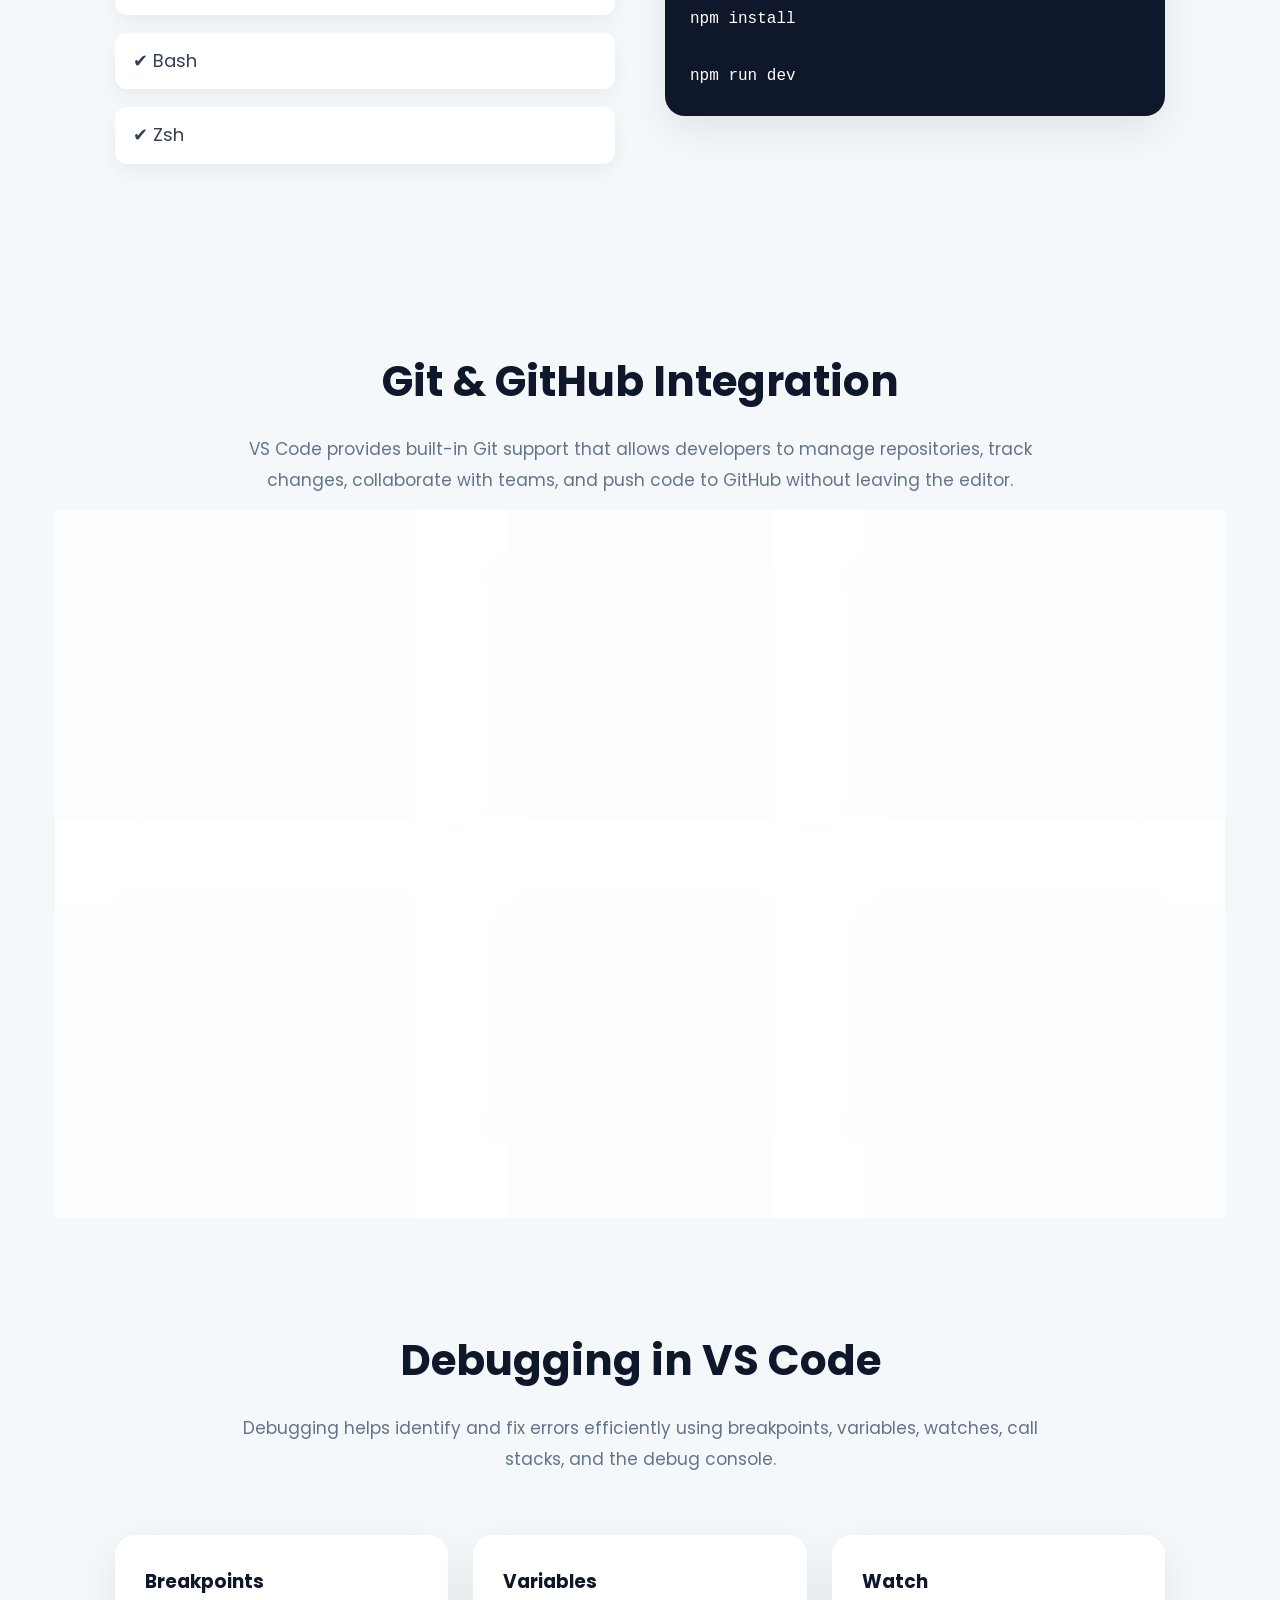
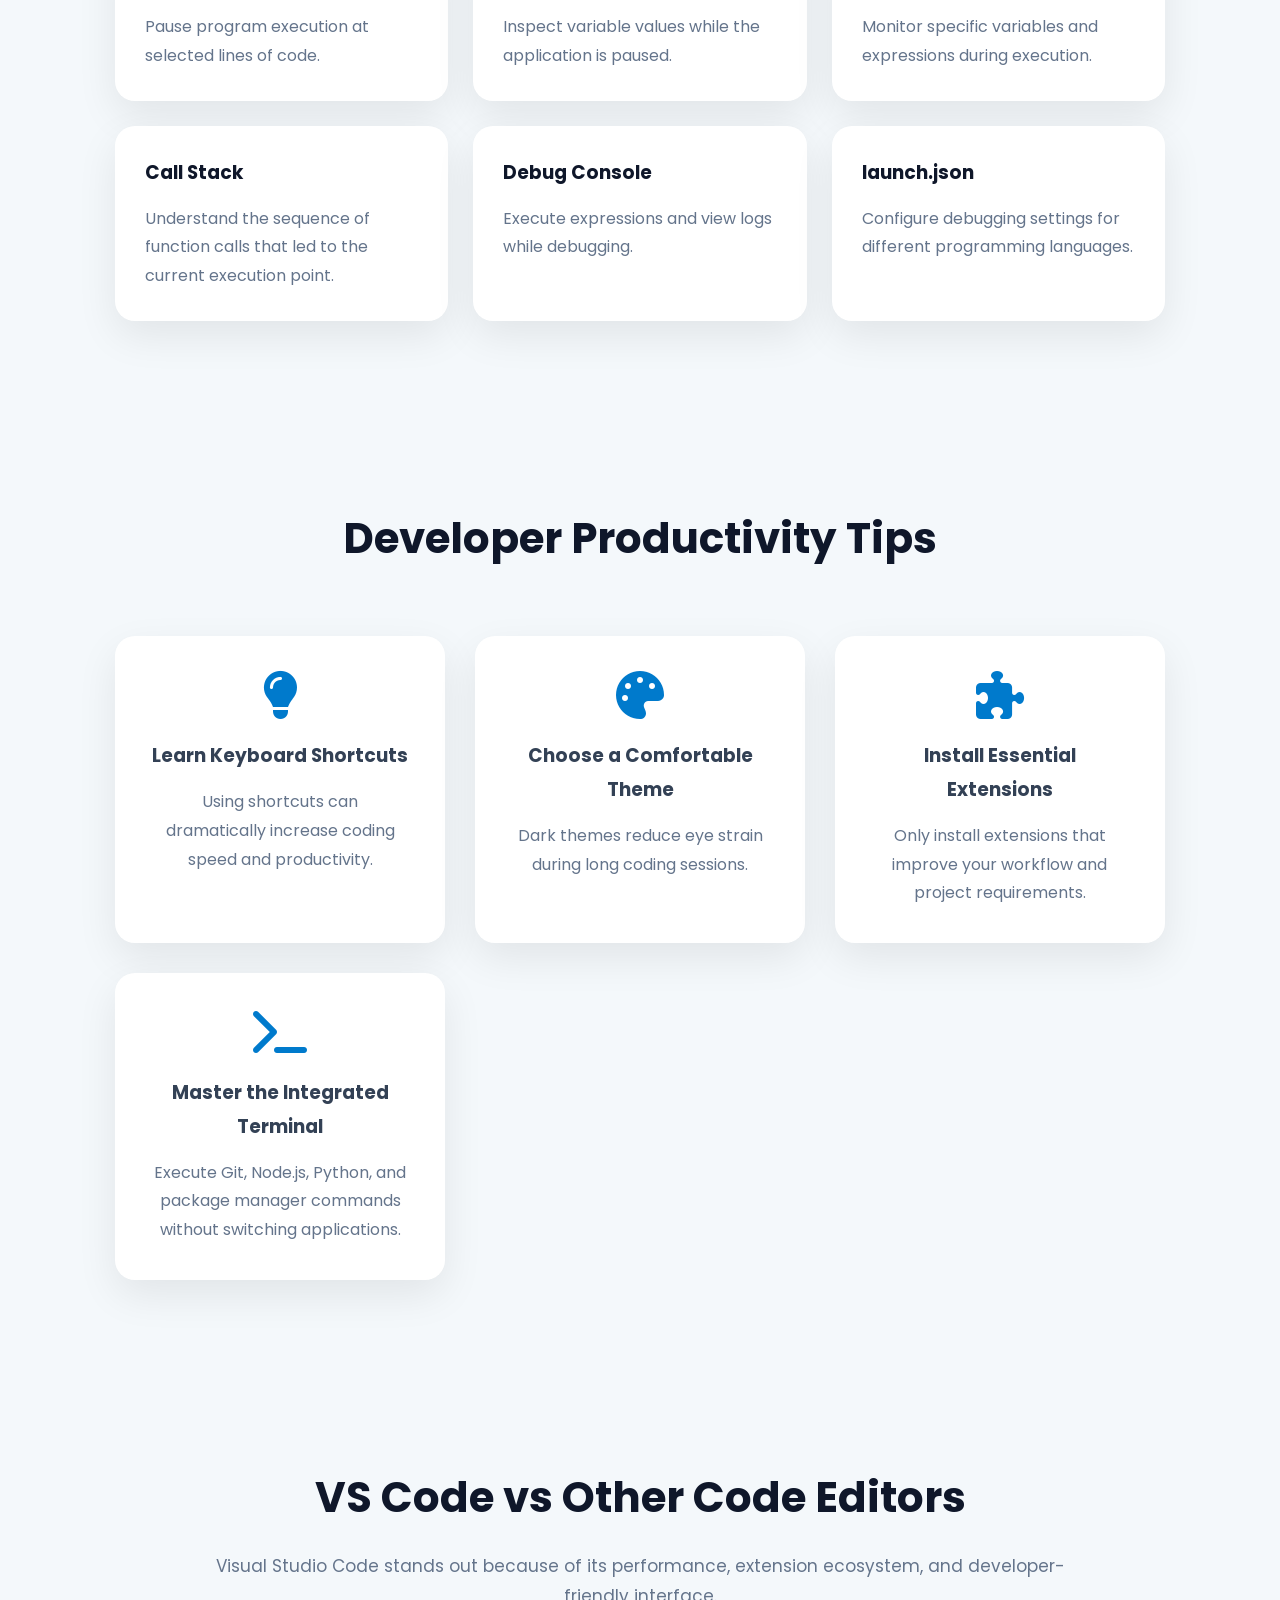
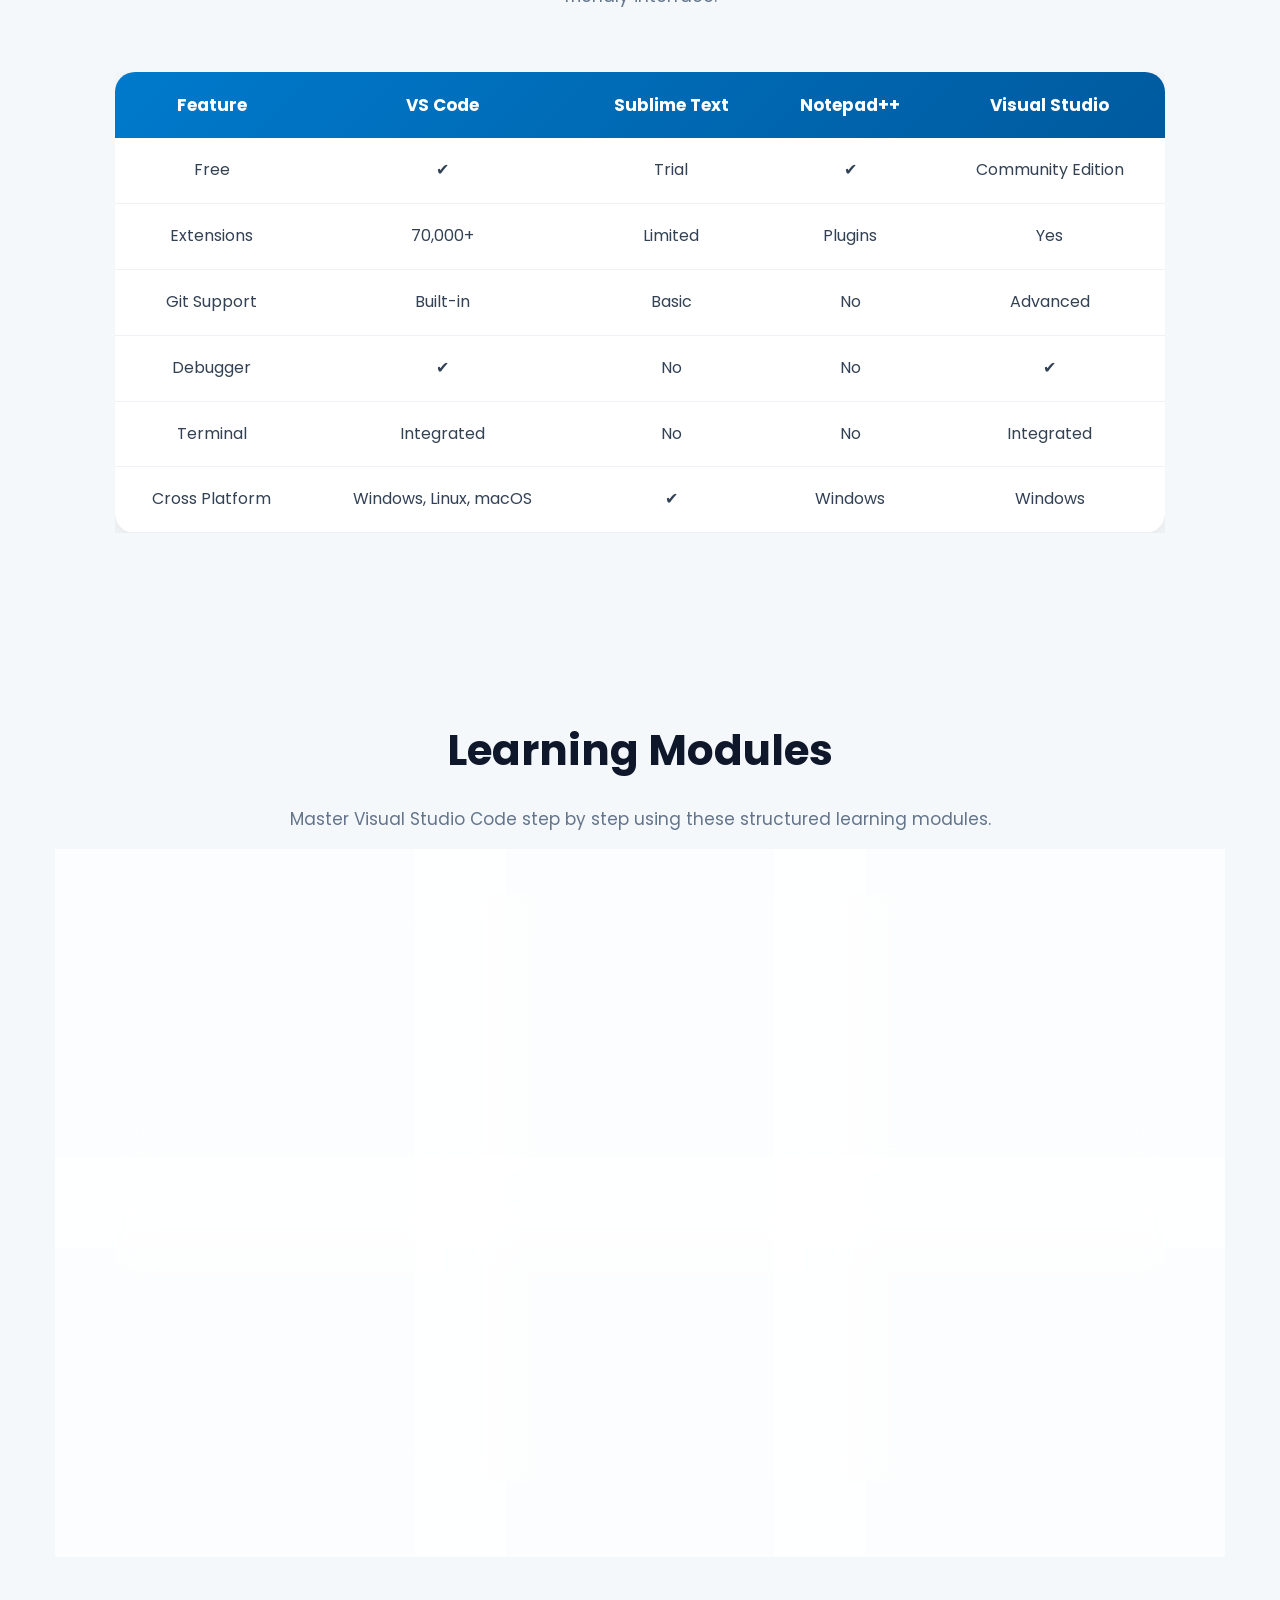
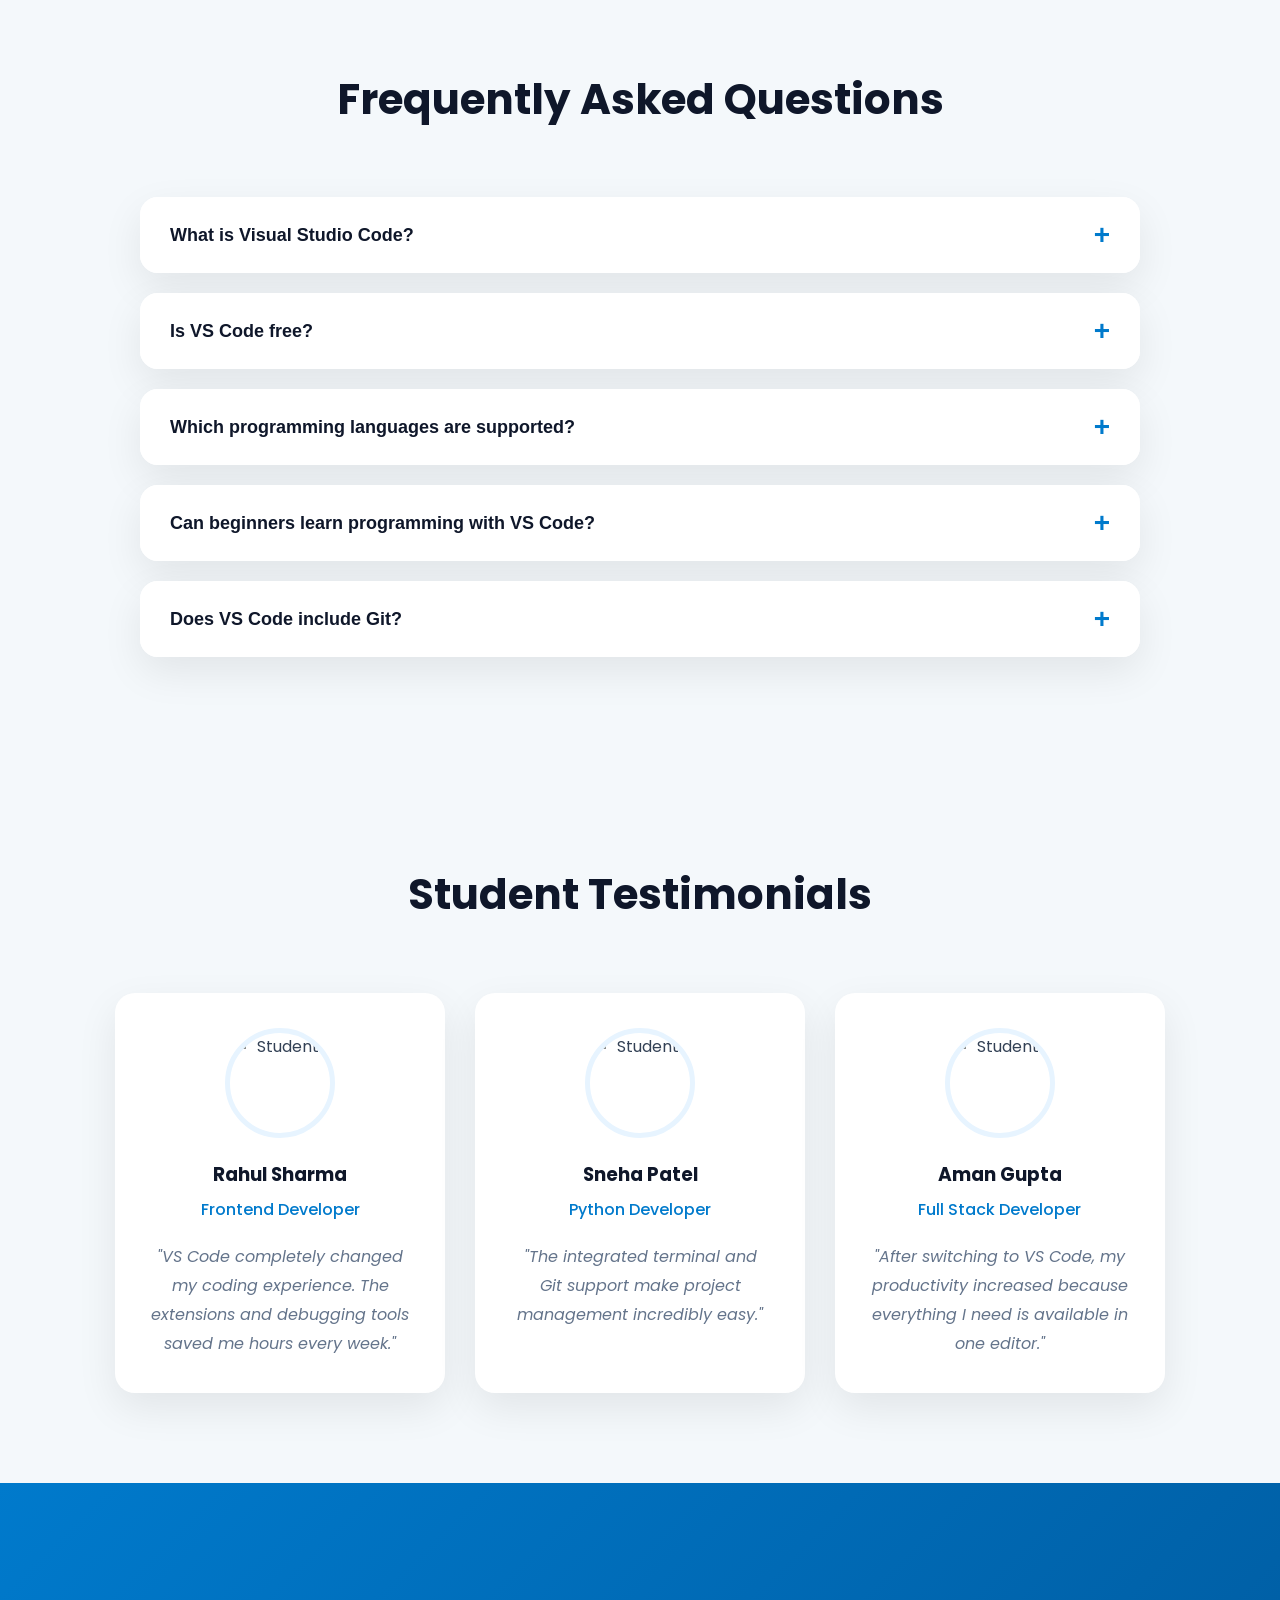
==== commit 8e7fb705: "Update index.html" ====
--- a/index.html
+++ b/index.html
@@ -5,7 +5,7 @@
     <meta charset="UTF-8">
     <meta name="viewport" content="width=device-width, initial-scale=1.0">
 
-    <title>Visual Studio Code | Complete Educational Guide</title>
+    <title>Visual Studio Code</title>
 
     <meta name="description" content="Complete Educational Website for Learning Visual Studio Code">
 
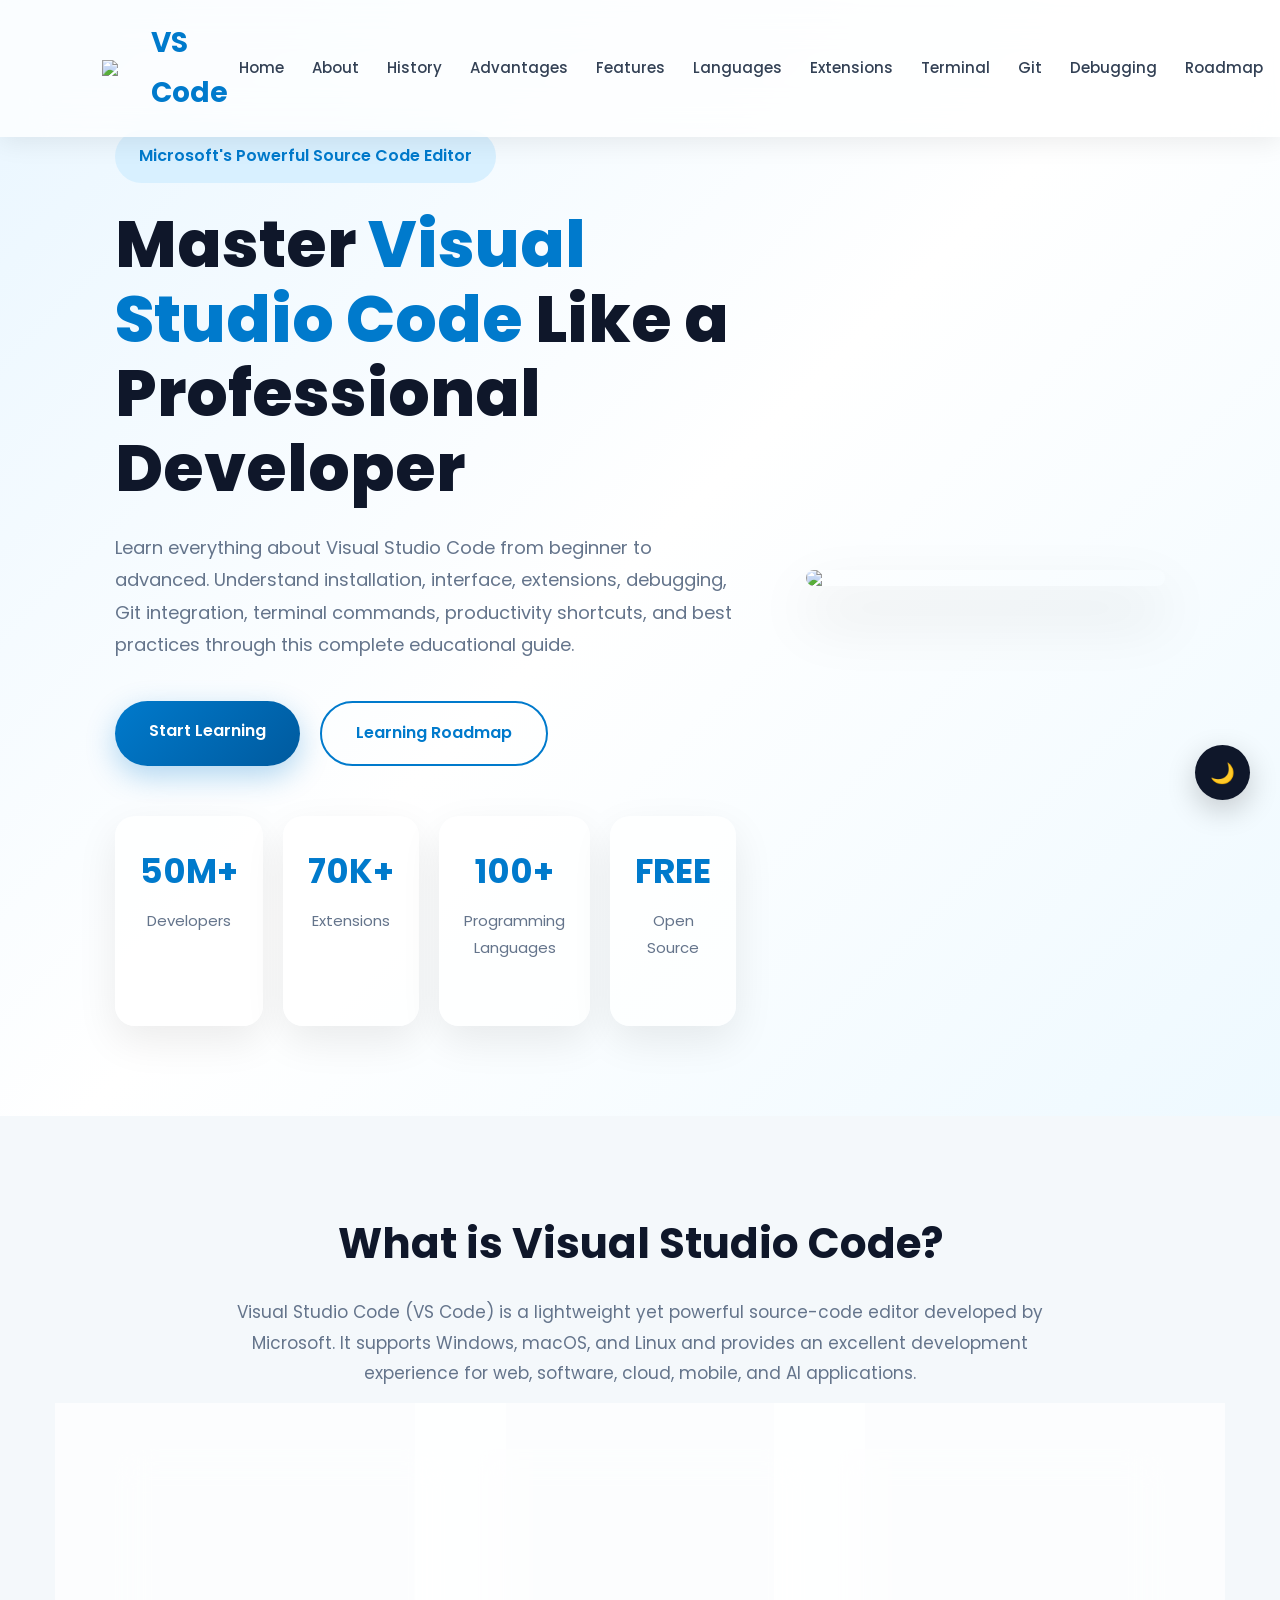
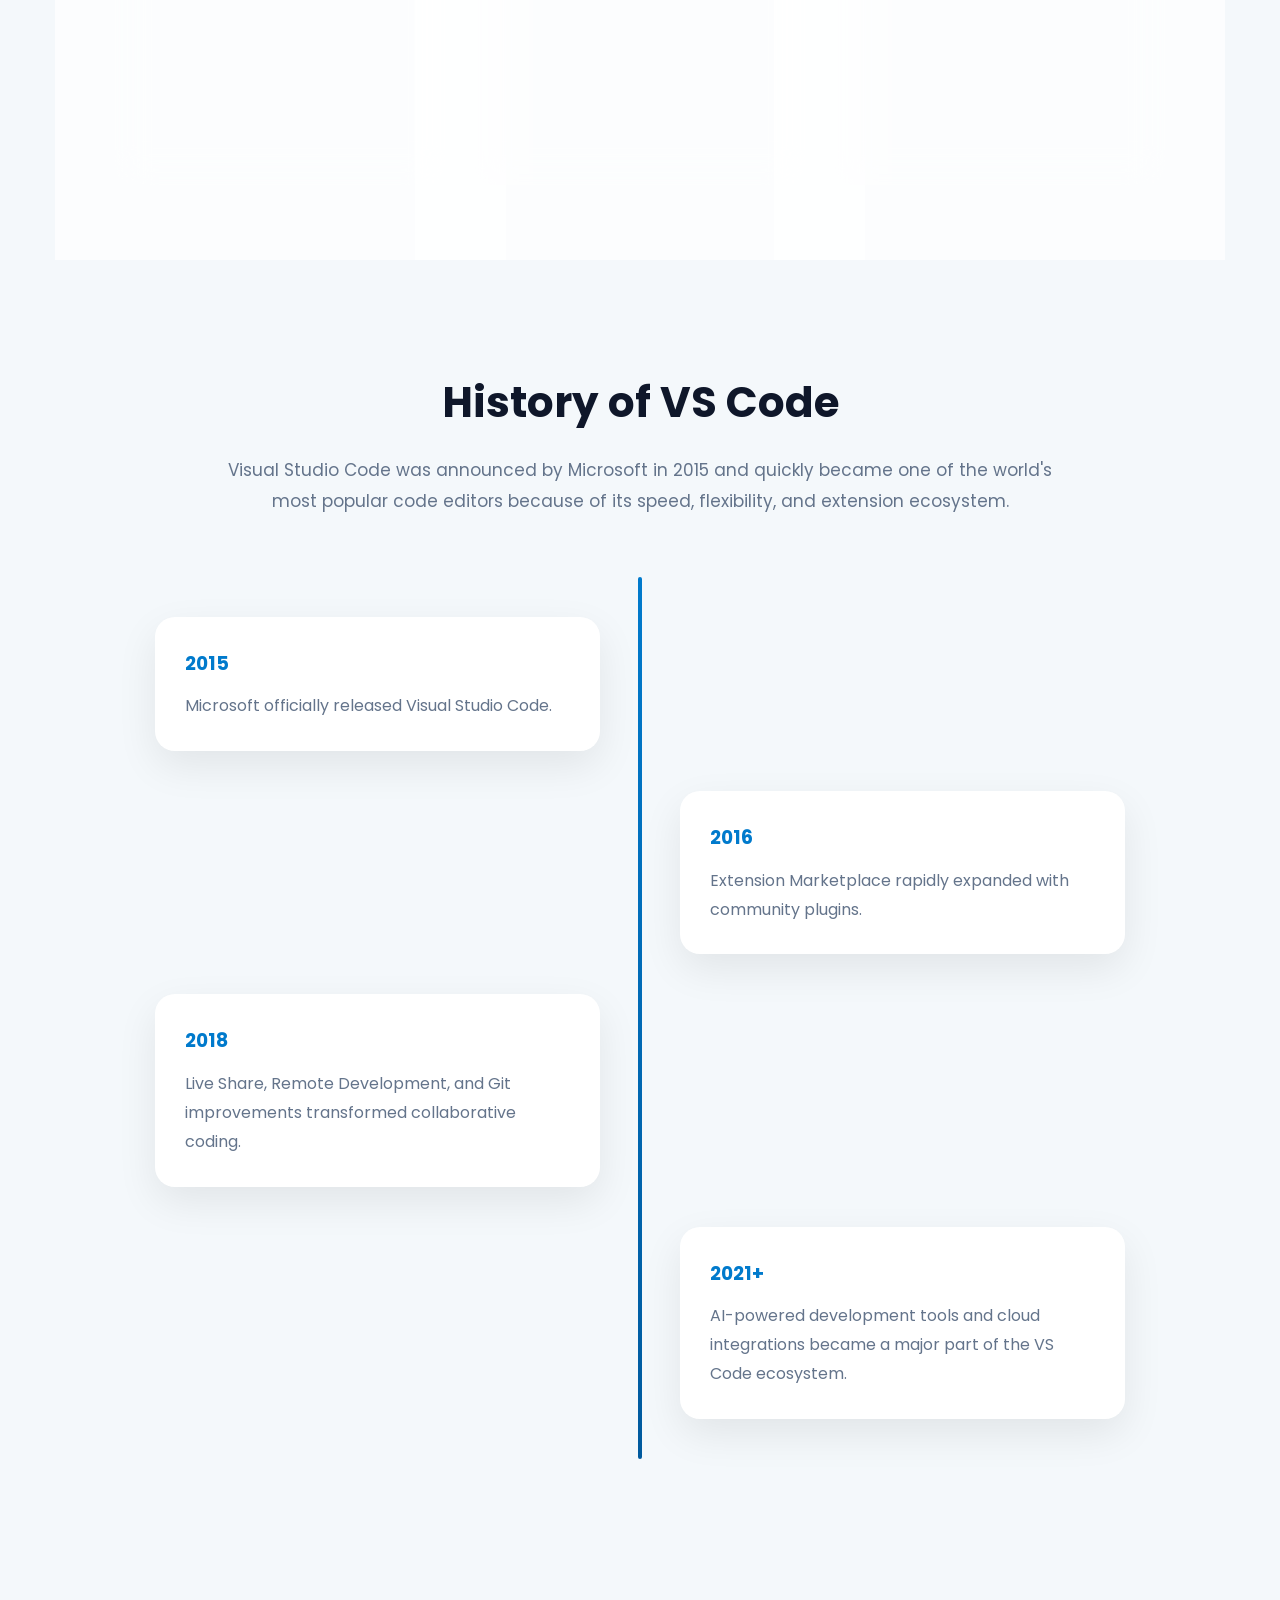
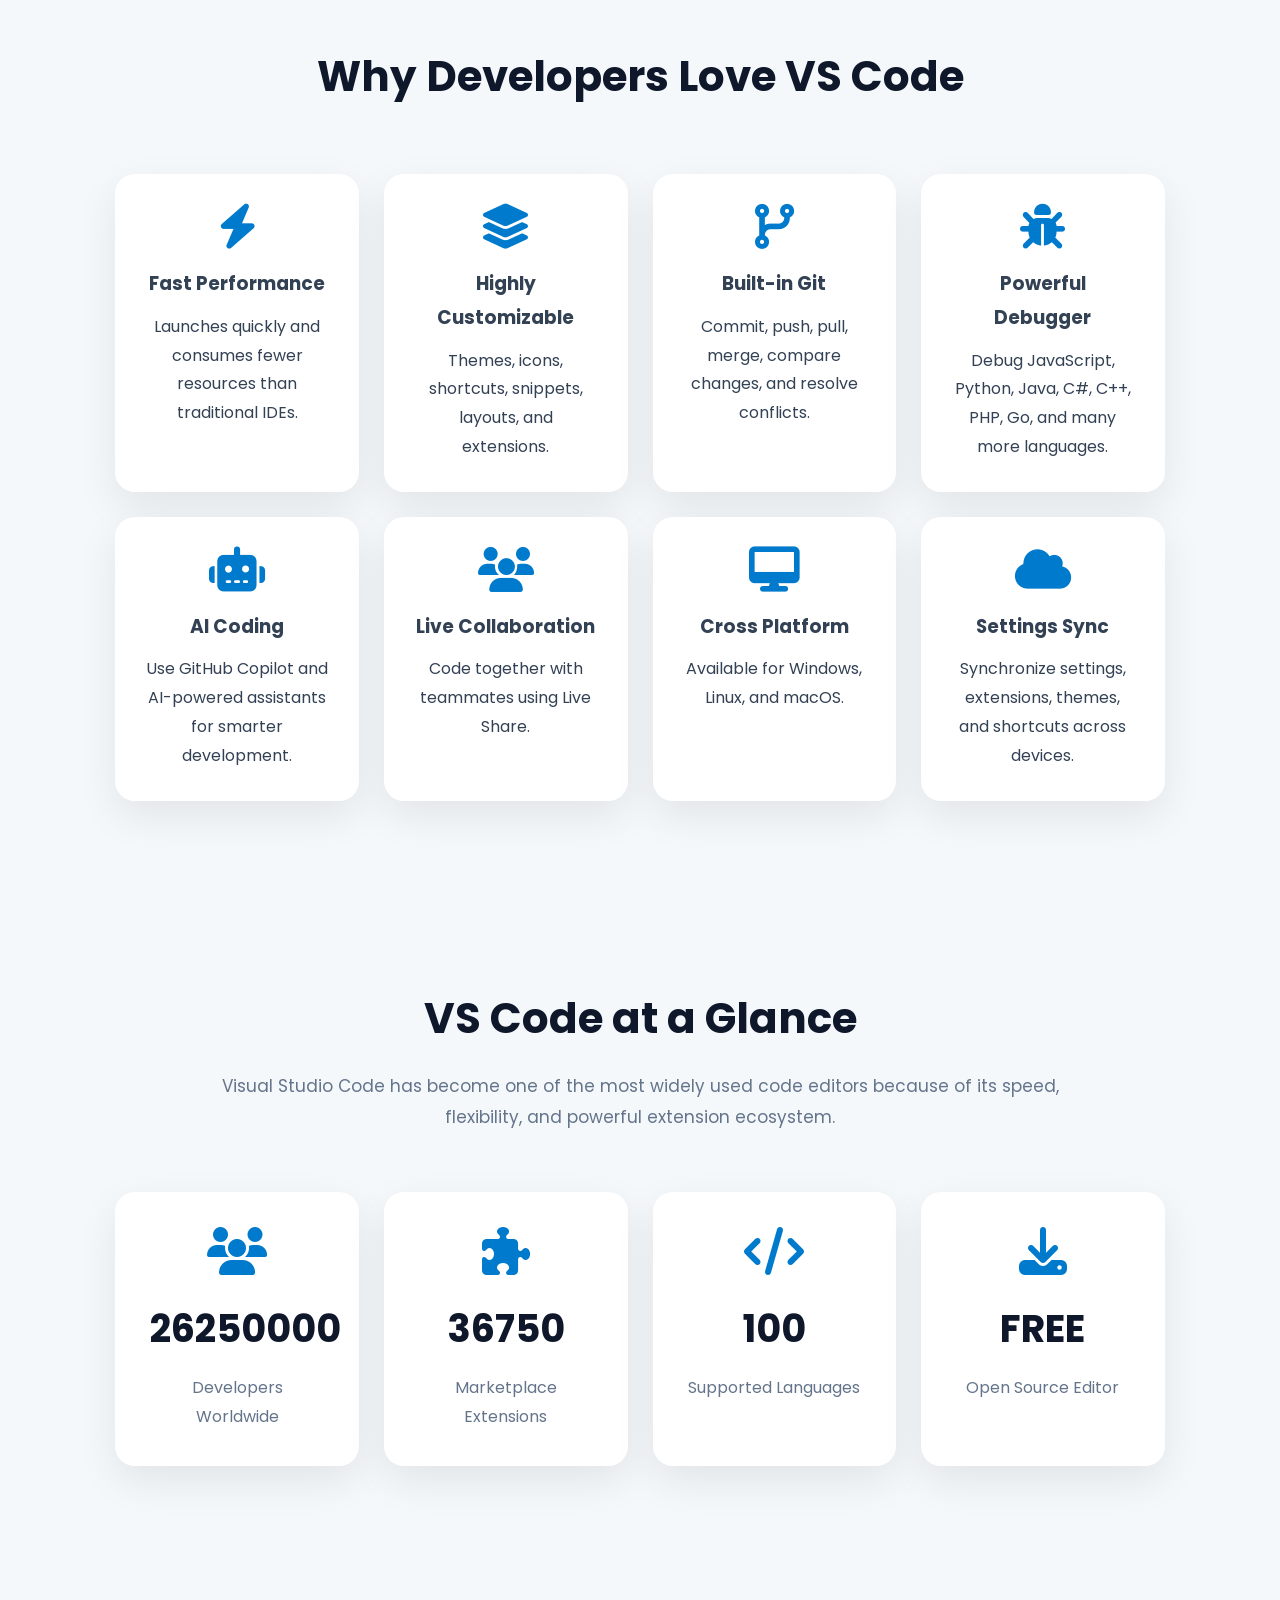
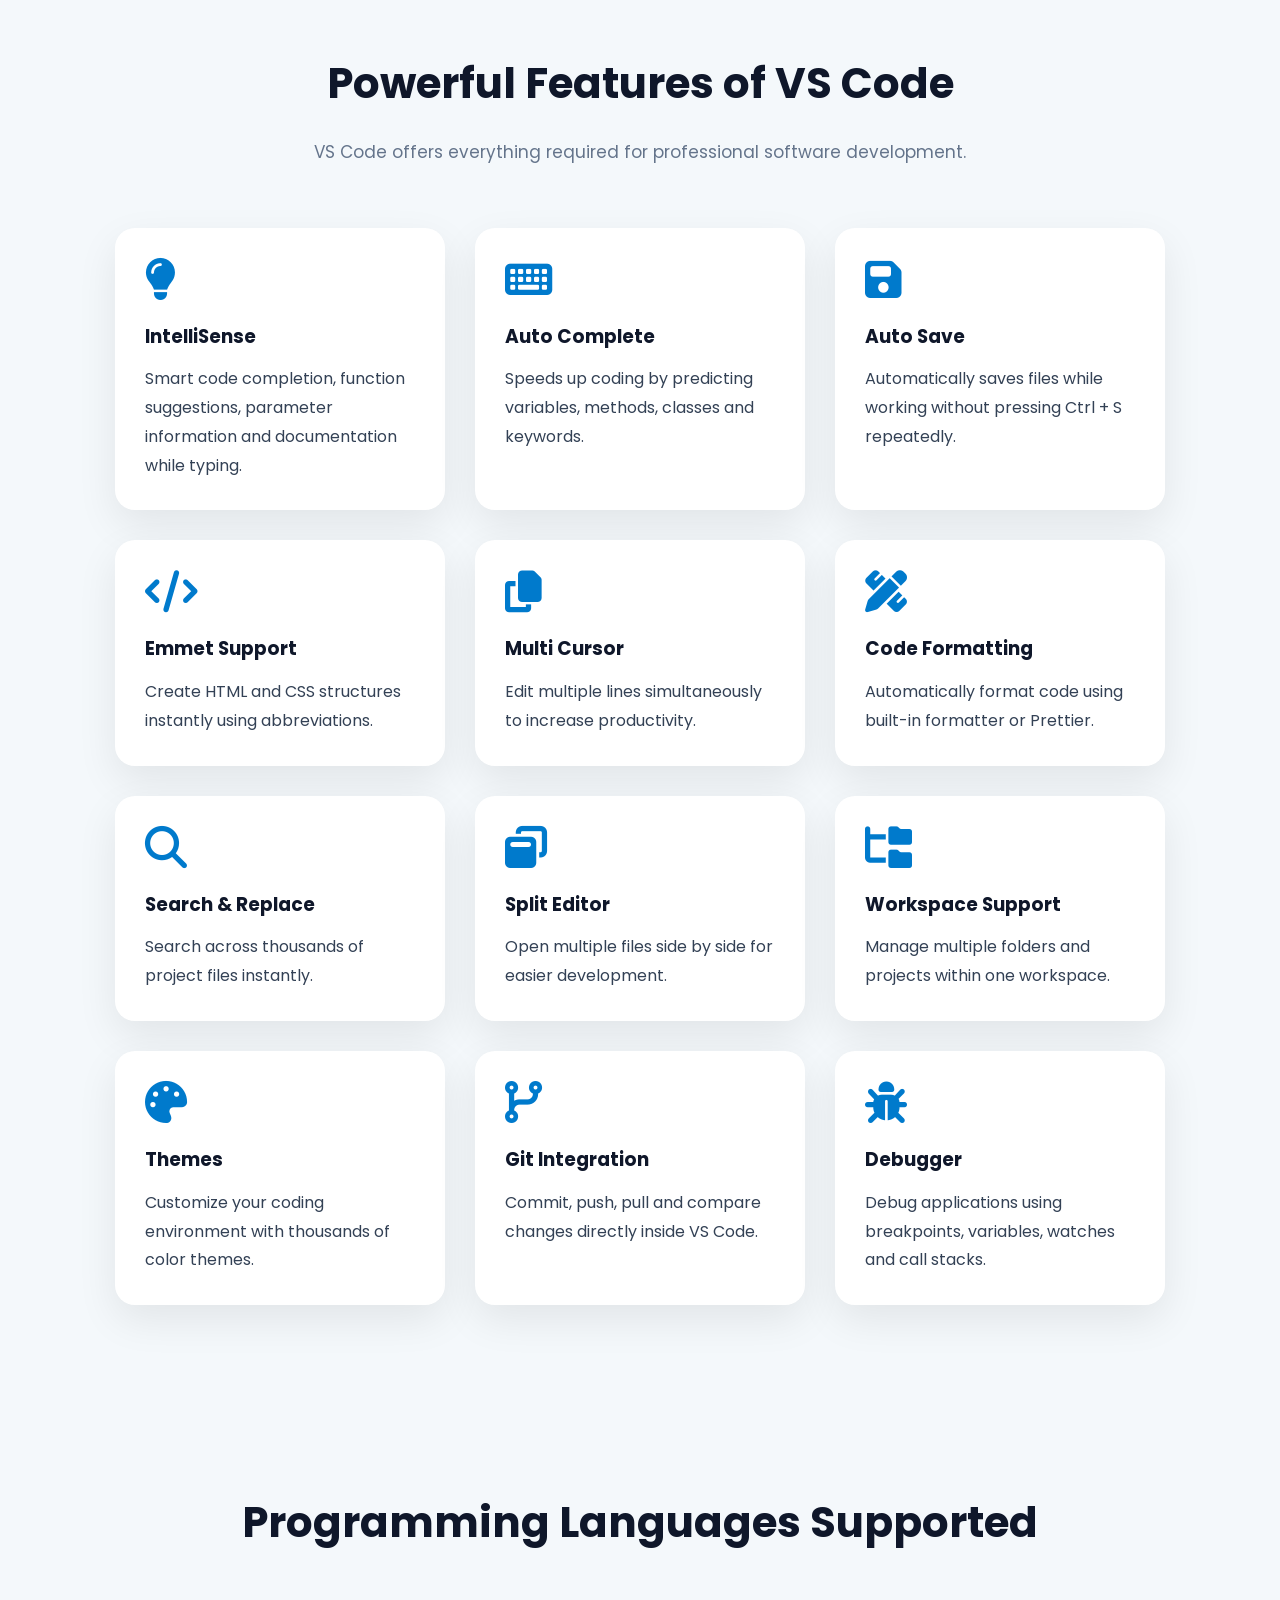
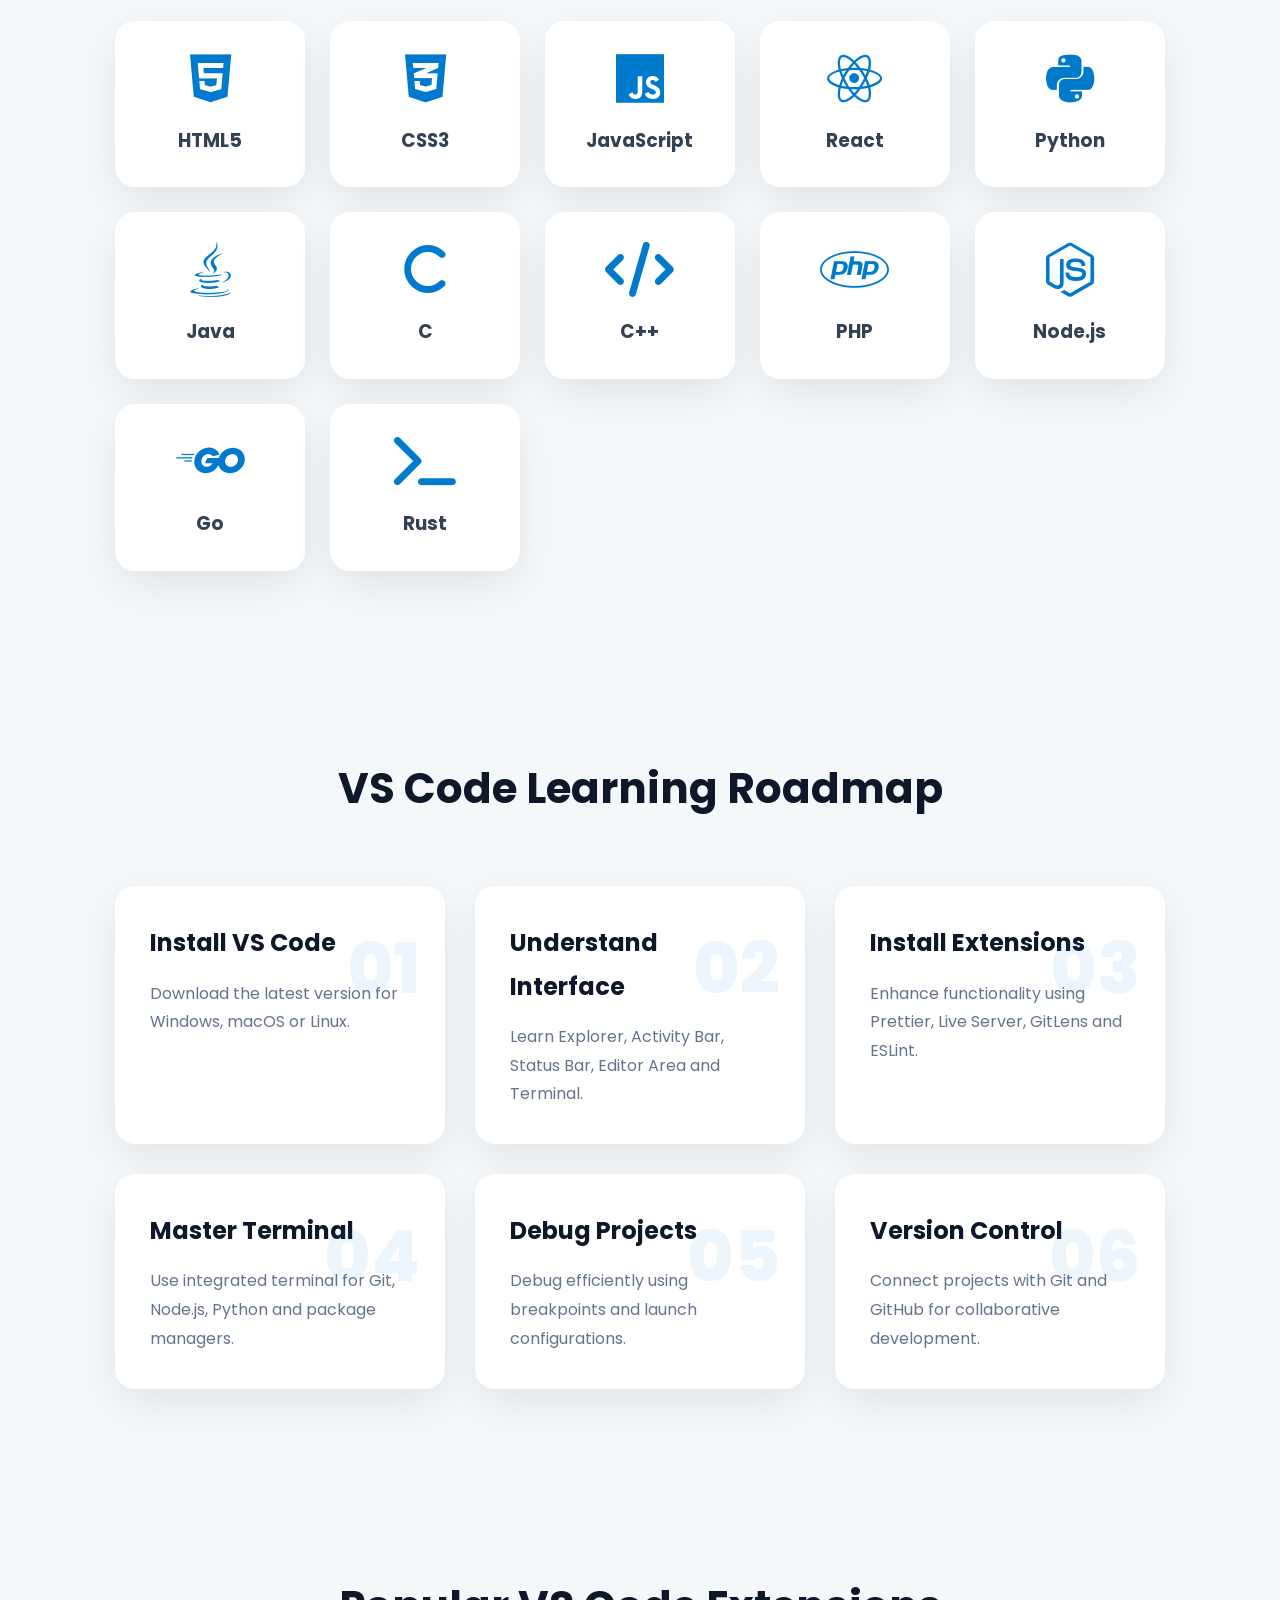
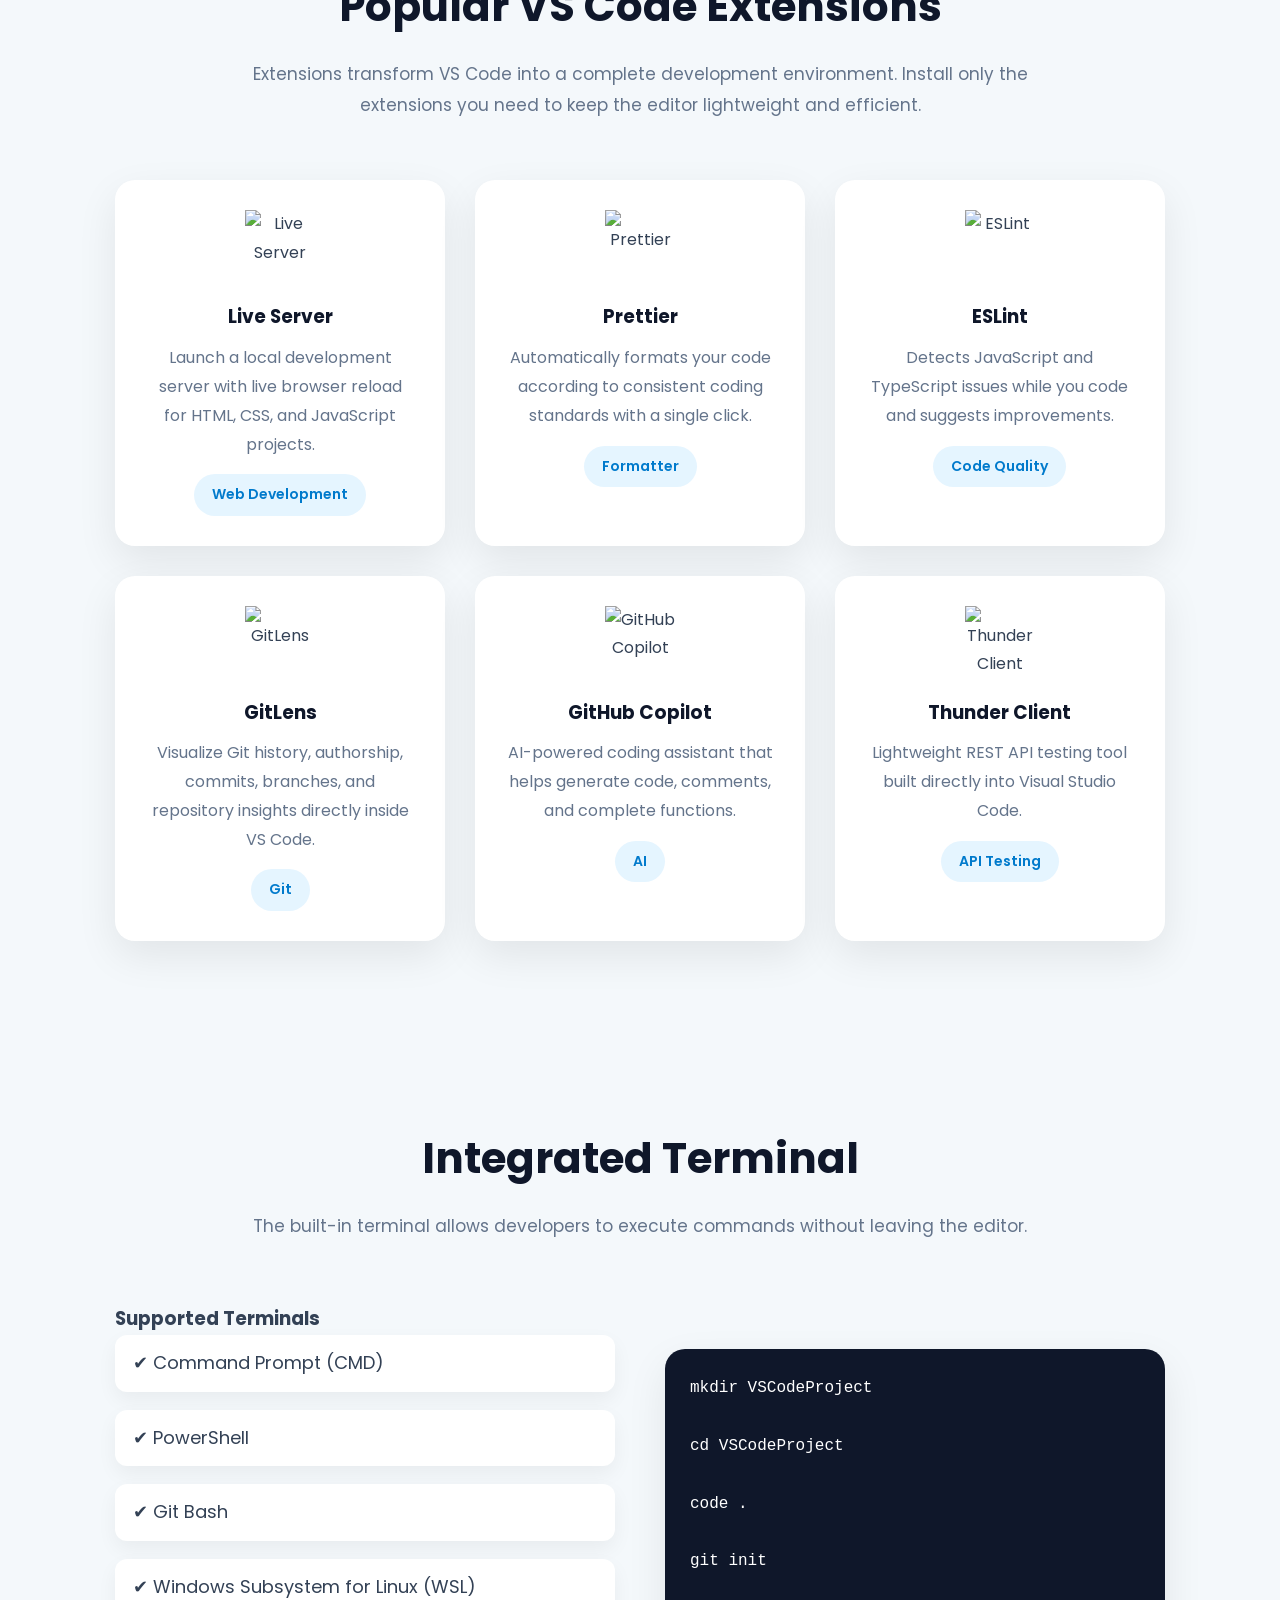
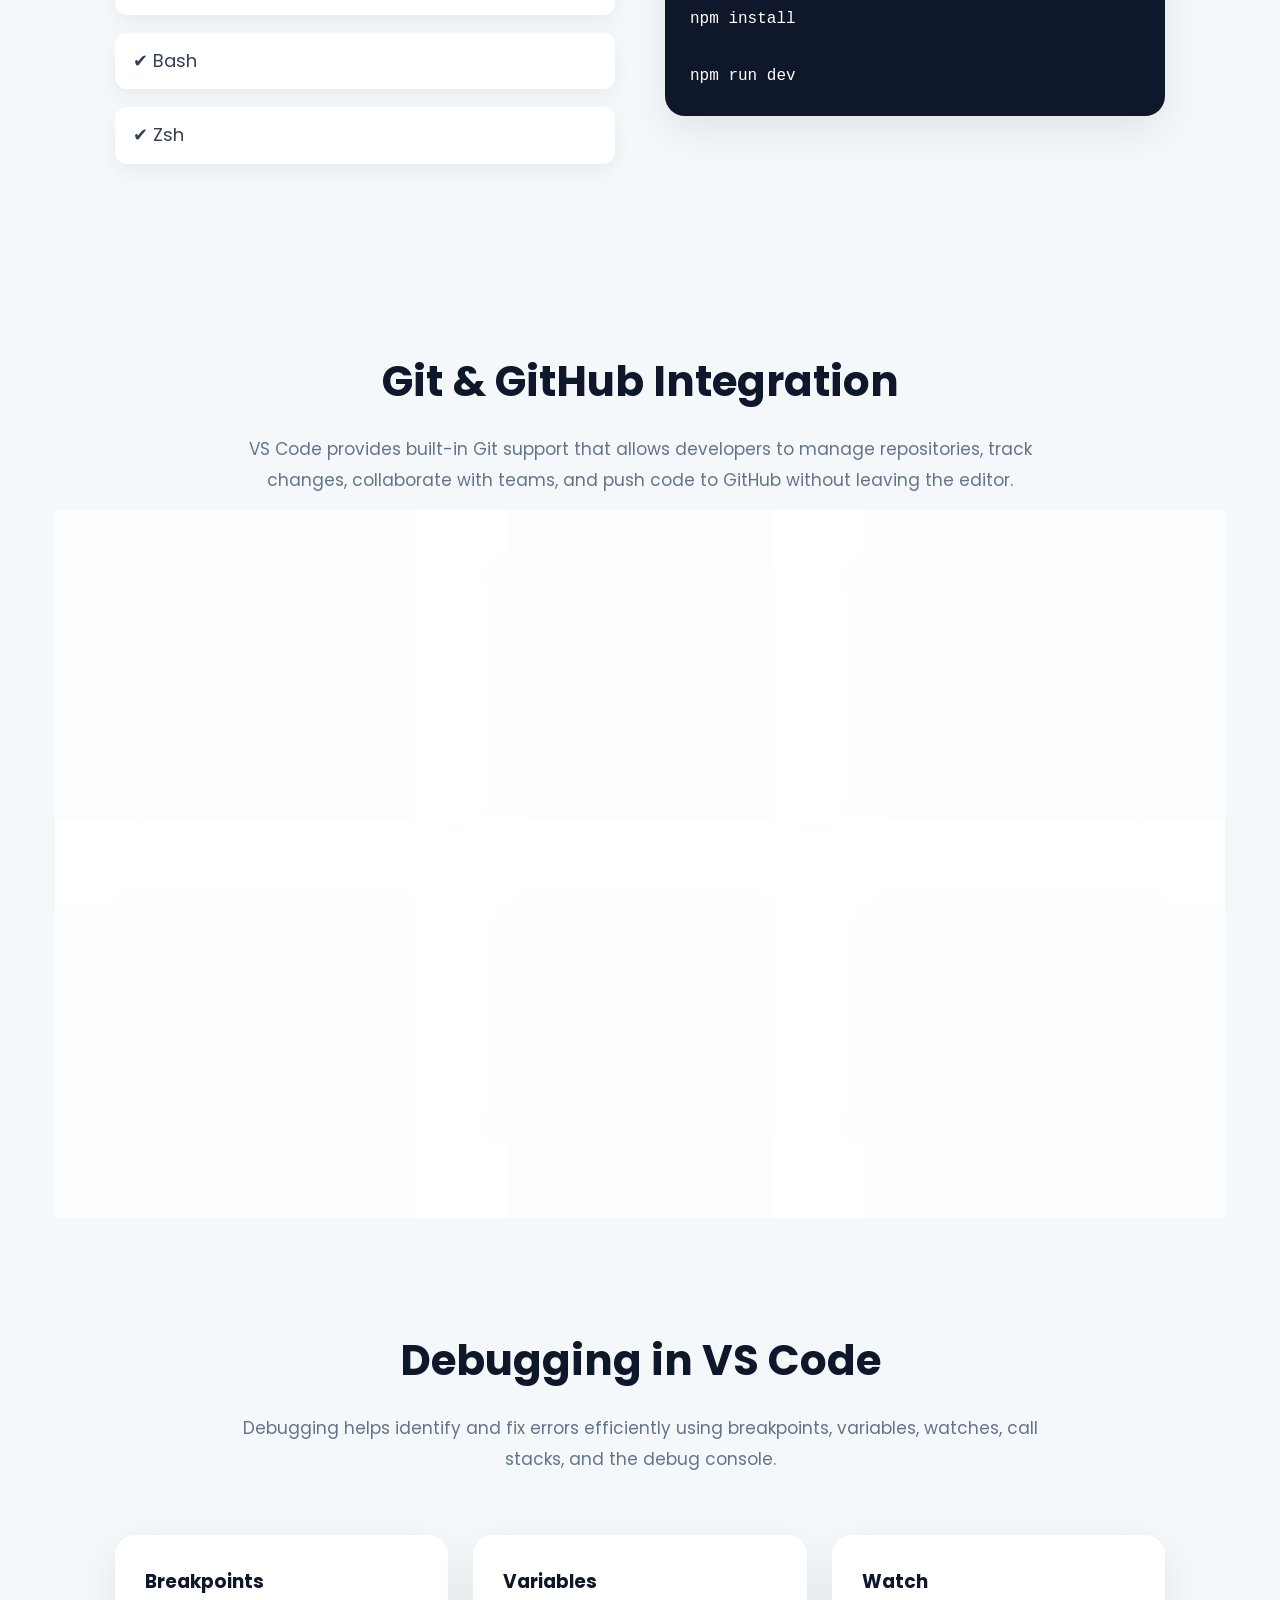
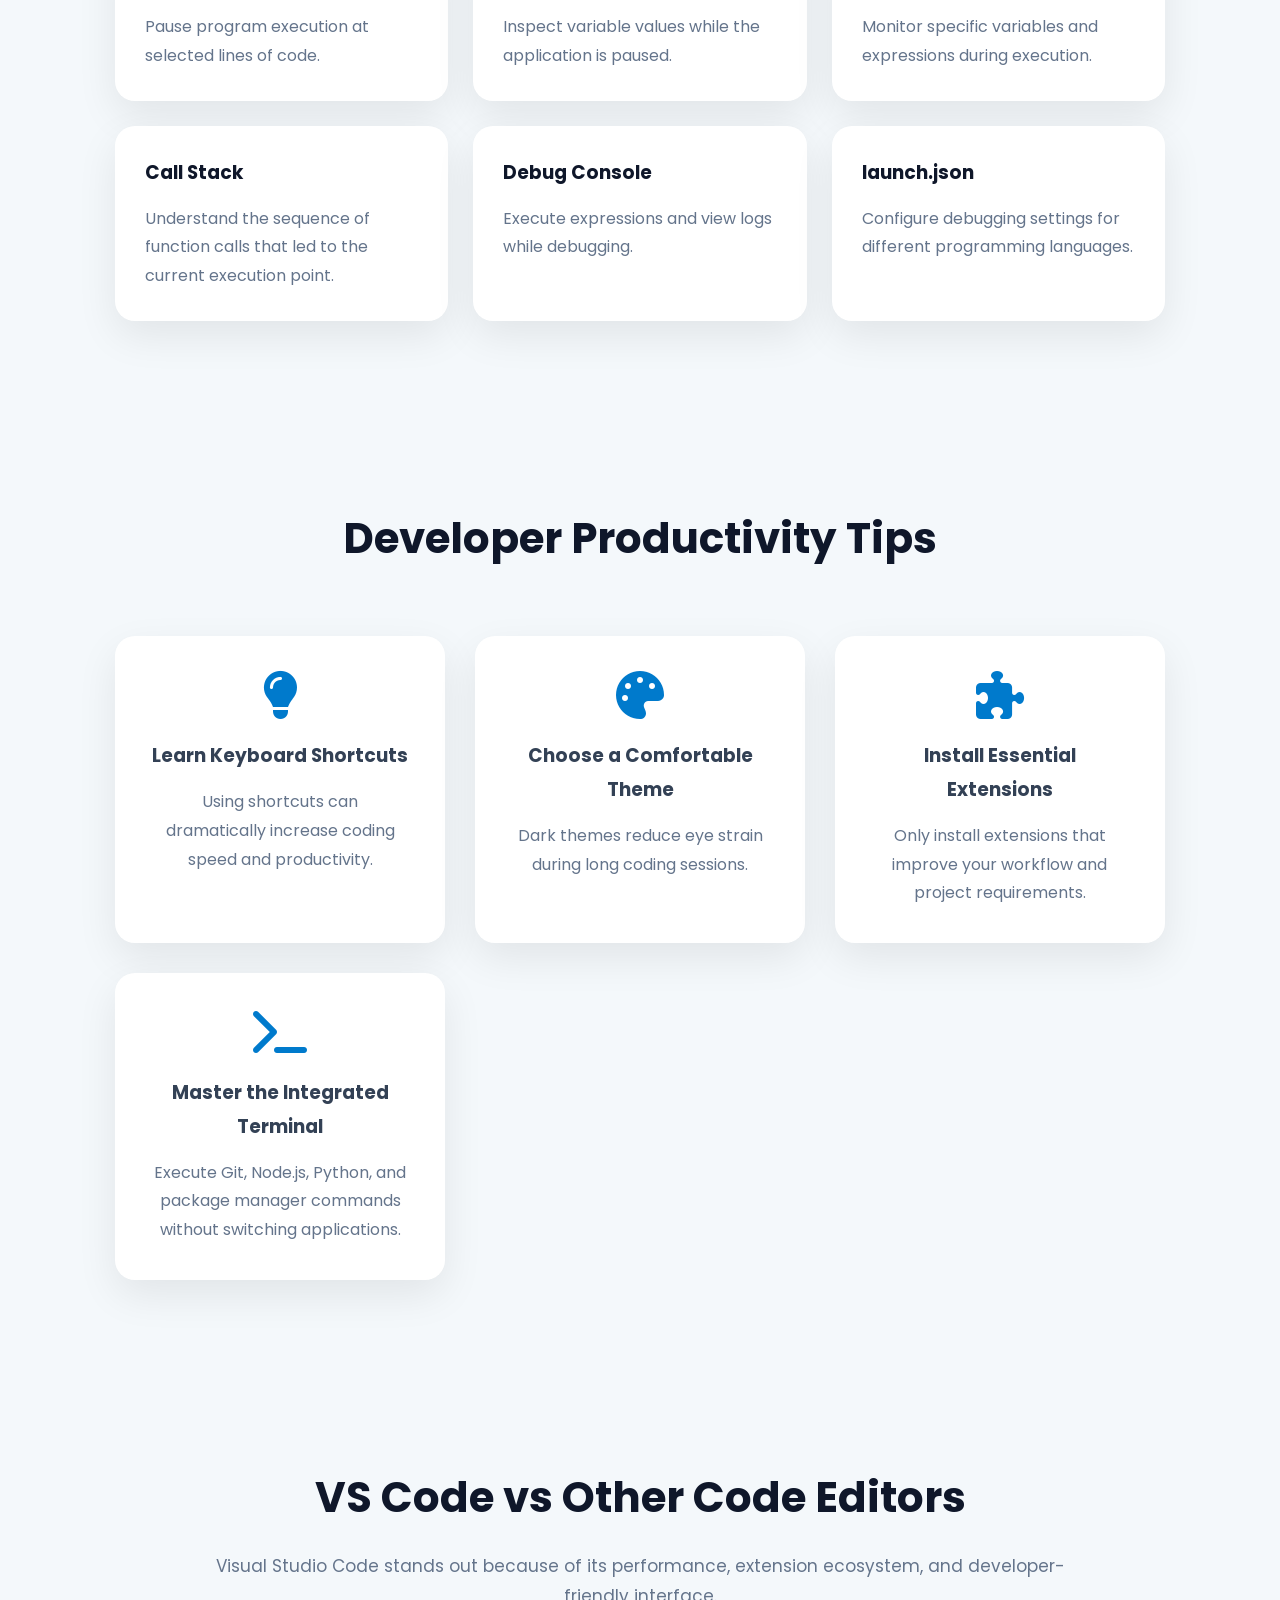
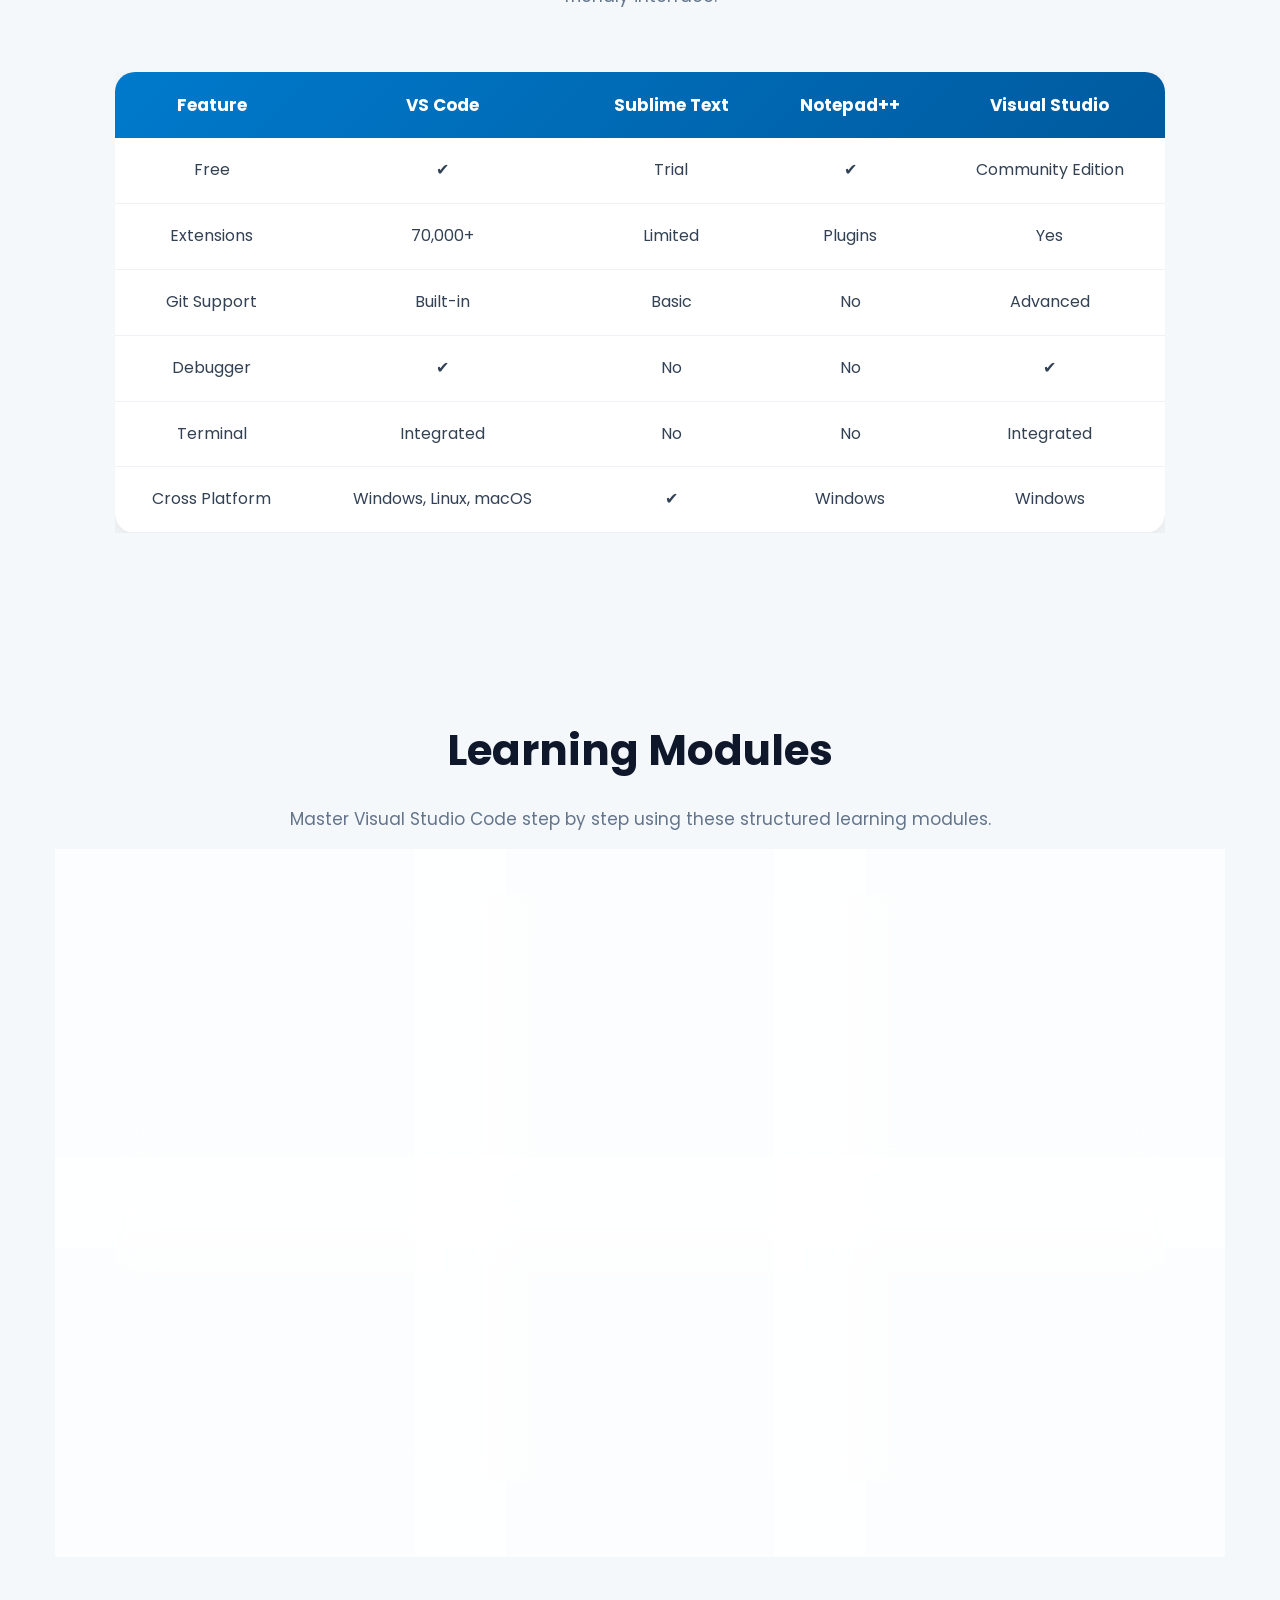
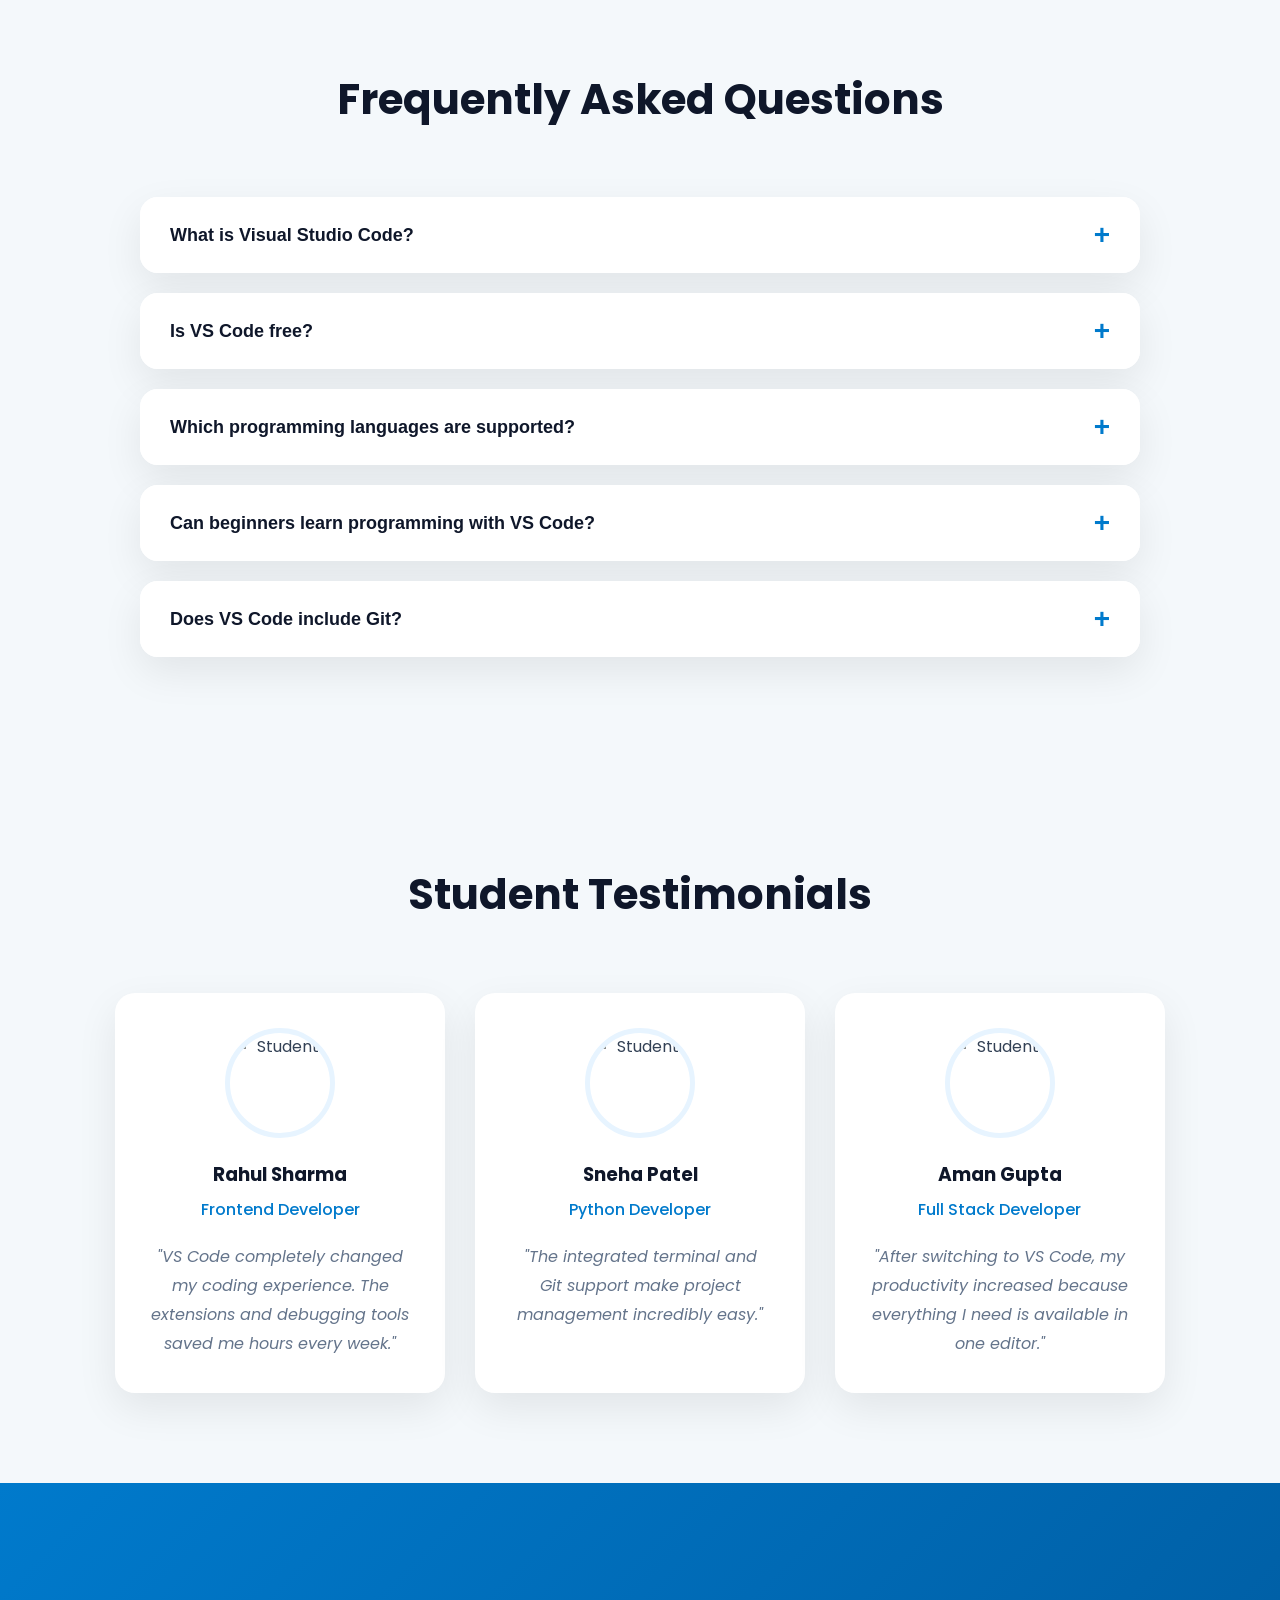
==== commit 36f3a376: "Update index.html" ====
--- a/index.html
+++ b/index.html
@@ -39,7 +39,7 @@
 
                 <img src="https://code.visualstudio.com/assets/images/code-stable.png">
 
-                <h2>VS Code Academy</h2>
+                <h2>VS Code</h2>
 
             </div>
 
